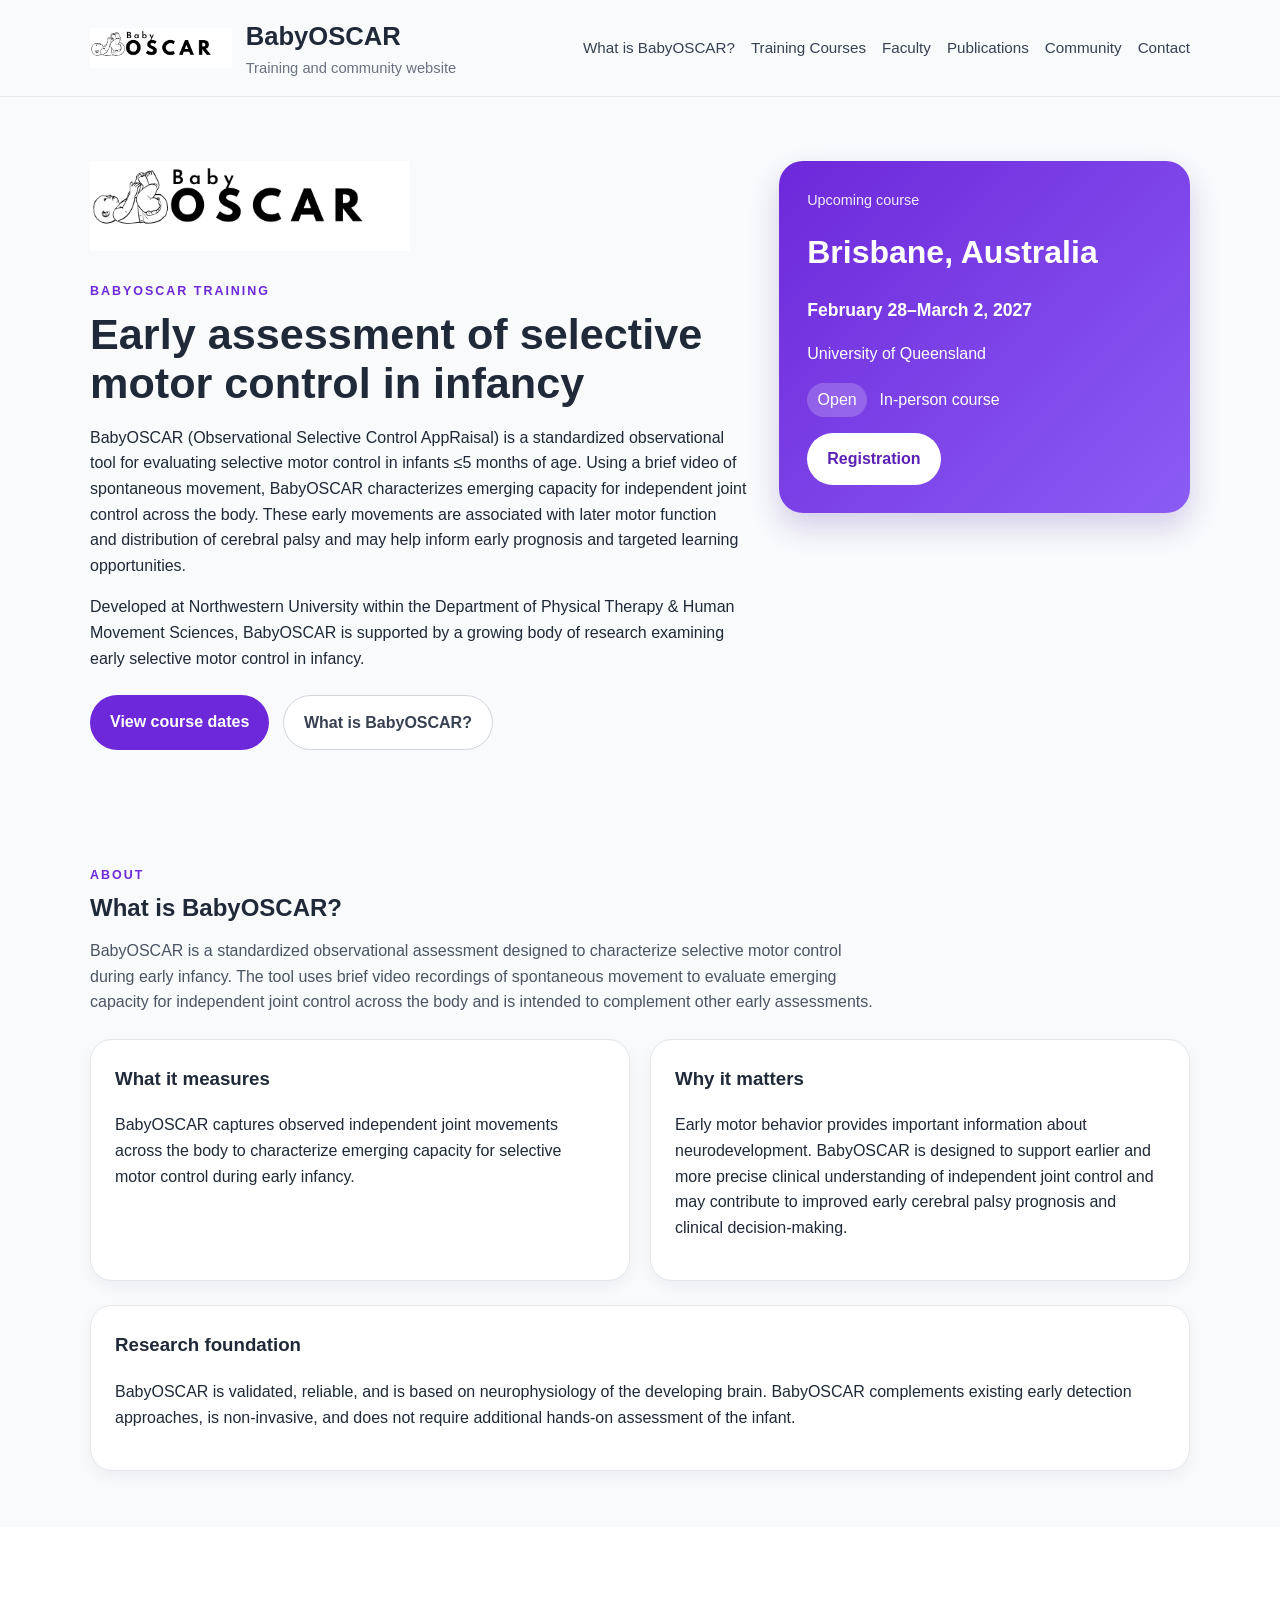
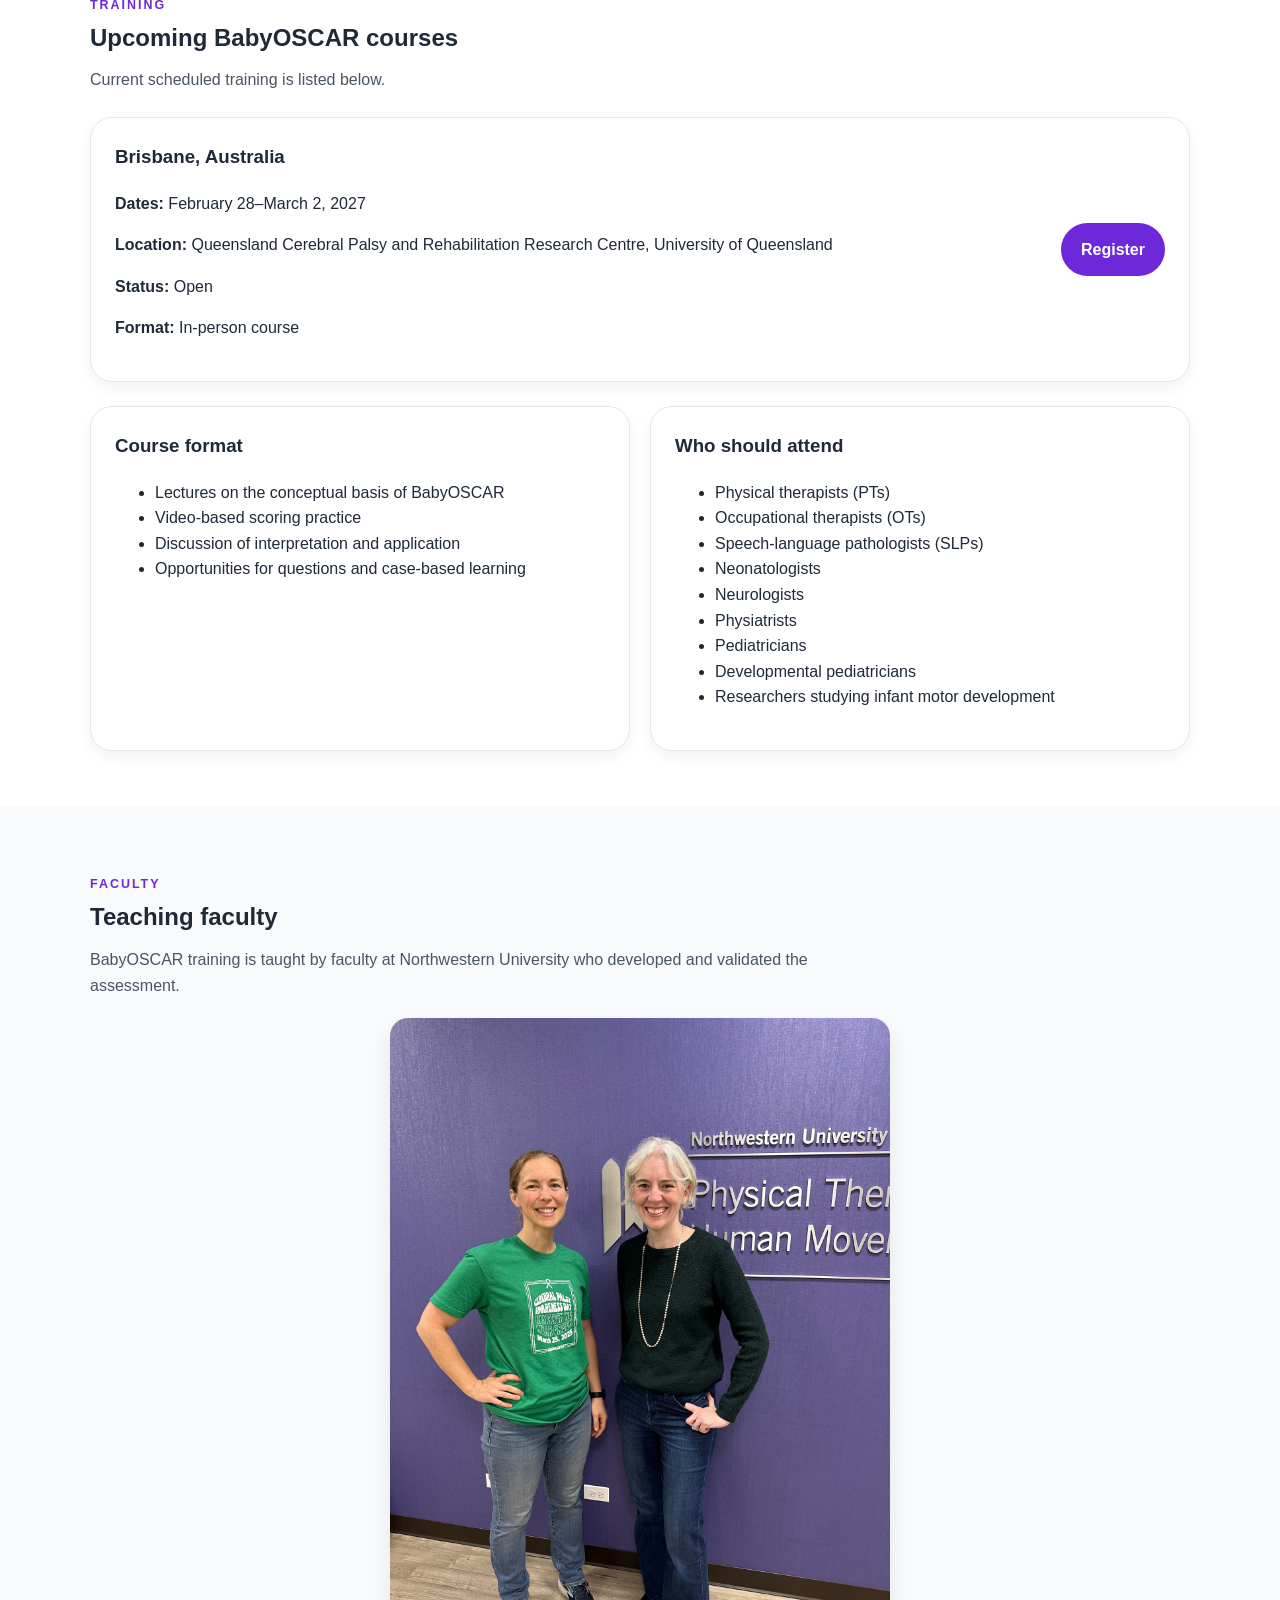
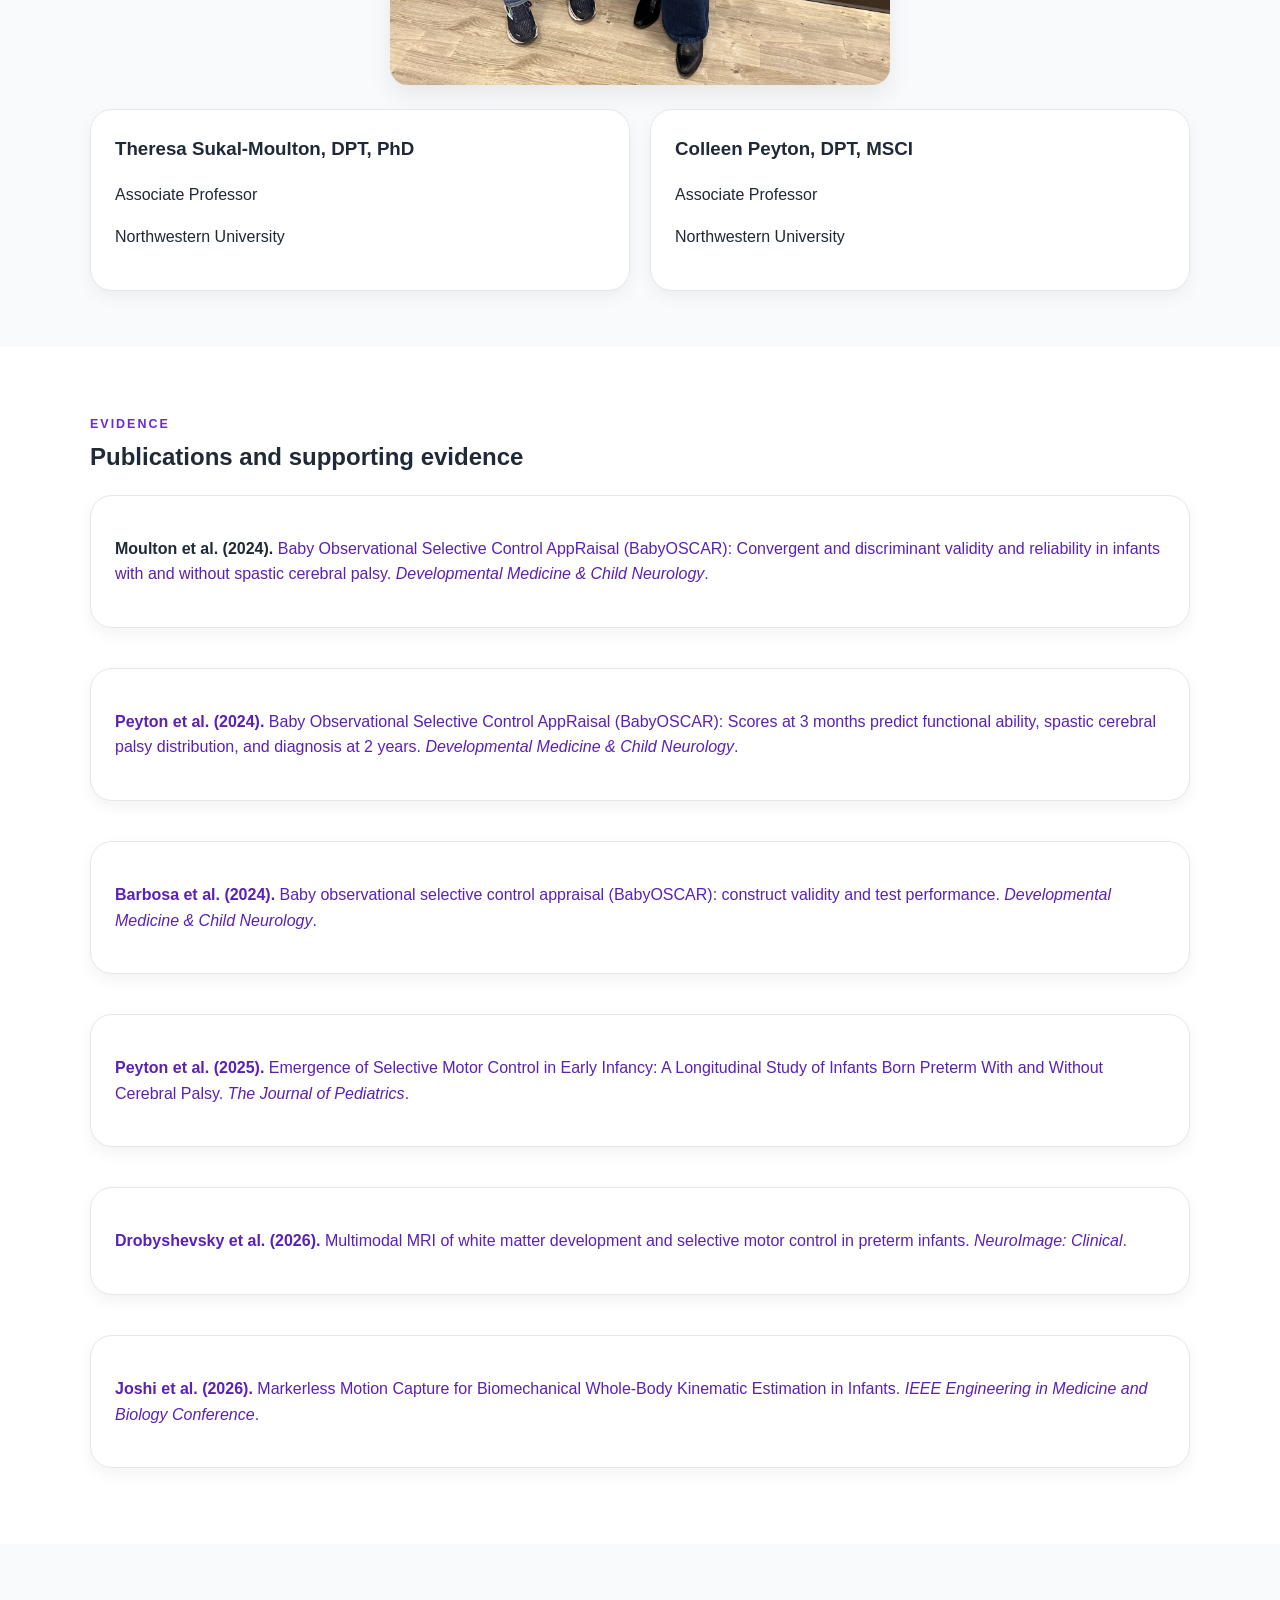
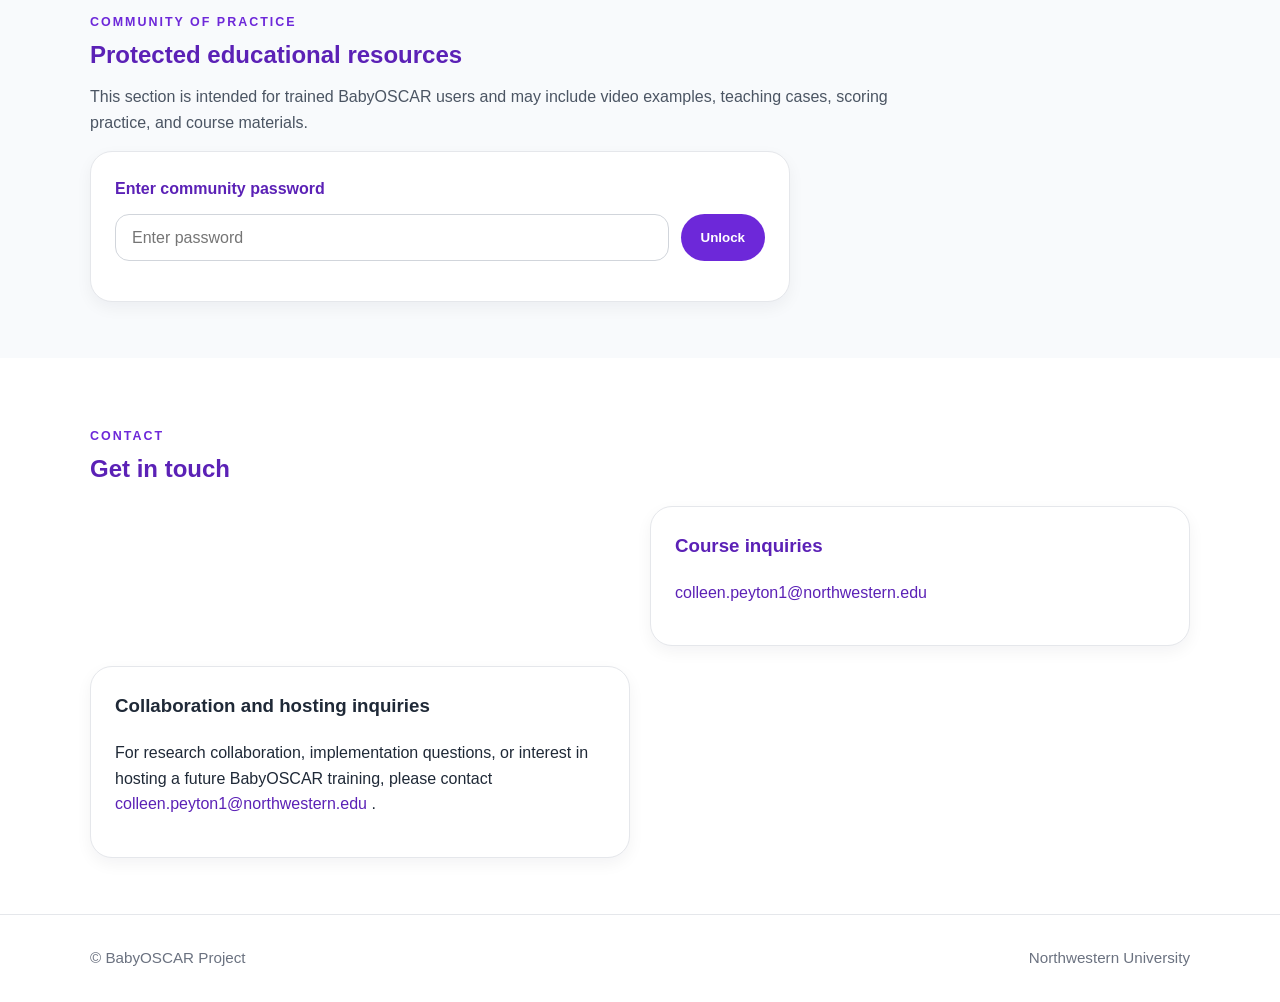
==== index.html @ 8a3fef77 "Update upcoming course to Brisbane 2027" ====
<!DOCTYPE html>
<html lang="en">
<head>
  <meta charset="UTF-8" />
  <meta name="viewport" content="width=device-width, initial-scale=1.0" />
  <title>BabyOSCAR</title>
  <link rel="stylesheet" href="styles.css" />
</head>
<body>
  <header class="site-header">
    <div class="container header-inner">
      <div class="brand">
        <img src="babyoscar-logo.png" alt="BabyOSCAR logo" class="header-logo" />
        <div>
          <h1>BabyOSCAR</h1>
          <p class="tagline">Training and community website</p>
        </div>
      </div>
      <nav class="nav">
        <a href="#about">What is BabyOSCAR?</a>
        <a href="#courses">Training Courses</a>
        <a href="#faculty">Faculty</a>
        <a href="#publications">Publications</a>
        <a href="#community">Community</a>
        <a href="#contact">Contact</a>
      </nav>
    </div>
  </header>

  <main>
    <section class="hero">
      <div class="container hero-grid">
        <div class="hero-text">
          <img src="babyoscar-logo.png" alt="BabyOSCAR logo" class="hero-logo" />
          <p class="eyebrow">BabyOSCAR Training</p>
          <h2>Early assessment of selective motor control in infancy</h2>
          <p>
            BabyOSCAR (Observational Selective Control AppRaisal) is a standardized observational tool for evaluating selective motor control in infants ≤5 months of age. Using a brief video of spontaneous movement, BabyOSCAR characterizes emerging capacity for independent joint control across the body. These early movements are associated with later motor function and distribution of cerebral palsy and may help inform early prognosis and targeted learning opportunities.
          </p>
          <p>
            Developed at Northwestern University within the Department of Physical Therapy &amp; Human Movement Sciences, BabyOSCAR is supported by a growing body of research examining early selective motor control in infancy.
          </p>
          <div class="hero-buttons">
            <a class="button primary" href="#courses">View course dates</a>
            <a class="button secondary" href="#about">What is BabyOSCAR?</a>
          </div>
        </div>

        <aside class="course-card">
          <p class="card-label">Upcoming course</p>
          <h3>Brisbane, Australia</h3>
          <p class="course-date">February 28–March 2, 2027</p>
          <p>University of Queensland</p>
          <p><span class="status">Open</span> In-person course</p>
          <a
            class="button light"
            href="https://qcprrc.centre.uq.edu.au/event/session/1706"
            target="_blank"
            rel="noopener noreferrer"
          >
            Registration
          </a>
        </aside>
      </div>
    </section>

    <section id="about" class="section">
      <div class="container">
        <p class="eyebrow">About</p>
        <h2>What is BabyOSCAR?</h2>
        <p class="section-intro">
          BabyOSCAR is a standardized observational assessment designed to characterize selective motor control during early infancy. The tool uses brief video recordings of spontaneous movement to evaluate emerging capacity for independent joint control across the body and is intended to complement other early assessments.
        </p>

        <div class="cards two-col">
          <div class="card">
            <h3>What it measures</h3>
            <p>
              BabyOSCAR captures observed independent joint movements across the body to characterize emerging capacity for selective motor control during early infancy.
            </p>
          </div>
          <div class="card">
            <h3>Why it matters</h3>
            <p>
              Early motor behavior provides important information about neurodevelopment. BabyOSCAR is designed to support earlier and more precise clinical understanding of independent joint control and may contribute to improved early cerebral palsy prognosis and clinical decision-making.
            </p>
          </div>
        </div>

        <div class="cards one-col top-space">
          <div class="card">
            <h3>Research foundation</h3>
            <p>
              BabyOSCAR is validated, reliable, and is based on neurophysiology of the developing brain. BabyOSCAR complements existing early detection approaches, is non-invasive, and does not require additional hands-on assessment of the infant.
            </p>
          </div>
        </div>
      </div>
    </section>

    <section id="courses" class="section alt">
      <div class="container">
        <p class="eyebrow">Training</p>
        <h2>Upcoming BabyOSCAR courses</h2>
        <p class="section-intro">
          Current scheduled training is listed below.
        </p>

        <div class="cards one-col">
          <div class="card course-listing">
            <div>
              <h3>Brisbane, Australia</h3>
              <p><strong>Dates:</strong> February 28–March 2, 2027</p>
              <p><strong>Location:</strong> Queensland Cerebral Palsy and Rehabilitation Research Centre, University of Queensland</p>
              <p><strong>Status:</strong> Open</p>
              <p><strong>Format:</strong> In-person course</p>
            </div>
            <div>
              <a
                class="button primary"
                href="https://qcprrc.centre.uq.edu.au/event/session/1706"
                target="_blank"
                rel="noopener noreferrer"
              >
                Register
              </a>
            </div>
          </div>
        </div>

        <div class="cards two-col top-space">
          <div class="card">
            <h3>Course format</h3>
            <ul>
              <li>Lectures on the conceptual basis of BabyOSCAR</li>
              <li>Video-based scoring practice</li>
              <li>Discussion of interpretation and application</li>
              <li>Opportunities for questions and case-based learning</li>
            </ul>
          </div>
          <div class="card">
            <h3>Who should attend</h3>
            <ul>
              <li>Physical therapists (PTs)</li>
              <li>Occupational therapists (OTs)</li>
              <li>Speech-language pathologists (SLPs)</li>
              <li>Neonatologists</li>
              <li>Neurologists</li>
              <li>Physiatrists</li>
              <li>Pediatricians</li>
              <li>Developmental pediatricians</li>
              <li>Researchers studying infant motor development</li>
            </ul>
          </div>
        </div>
      </div>
    </section>

    <section id="faculty" class="section">
      <div class="container">
        <p class="eyebrow">Faculty</p>
        <h2>Teaching faculty</h2>
        <p class="section-intro">
          BabyOSCAR training is taught by faculty at Northwestern University who developed and validated the assessment.
        </p>

        <div class="faculty-photo">
          <img
            src="moulton-peyton.jpeg"
            alt="BabyOSCAR faculty Colleen Peyton and Theresa Sukal Moulton"
            class="faculty-image"
          />
        </div>

        <div class="cards two-col top-space">
          <div class="card">
            <h3>Theresa Sukal-Moulton, DPT, PhD</h3>
            <p>Associate Professor</p>
            <p>Northwestern University</p>
          </div>
          <div class="card">
            <h3>Colleen Peyton, DPT, MSCI</h3>
            <p>Associate Professor</p>
            <p>Northwestern University</p>
          </div>
        </div>
      </div>
    </section>

    <section id="publications" class="section alt">
      <div class="container">
        <p class="eyebrow">Evidence</p>
        <h2>Publications and supporting evidence</h2>

        <div class="cards one-col">
          <div class="card">
            <p>
              <strong>Moulton et al. (2024).</strong> 
              <a href="https://onlinelibrary.wiley.com/doi/full/10.1111/dmcn.15924" target="_blank">
                Baby Observational Selective Control
              AppRaisal (BabyOSCAR): Convergent and discriminant validity and reliability in
              infants with and without spastic cerebral palsy.
              <em> Developmental Medicine &amp; Child Neurology</em>.
            </p>
          </div>
          <div class="card">
            <p>
              <strong>Peyton et al. (2024).</strong> 
              <a href="https://onlinelibrary.wiley.com/doi/full/10.1111/dmcn.15925" target="_blank">
              Baby Observational Selective Control
              AppRaisal (BabyOSCAR): Scores at 3 months predict functional ability, spastic
              cerebral palsy distribution, and diagnosis at 2 years.
              <em> Developmental Medicine &amp; Child Neurology</em>.
            </p>
          </div>
          <div class="card">
            <p>
              <strong>Barbosa et al. (2024).</strong> 
              <a href="https://onlinelibrary.wiley.com/doi/full/10.1111/dmcn.15926" target="_blank">
              Baby observational selective control
              appraisal (BabyOSCAR): construct validity and test performance.
              <em> Developmental Medicine &amp; Child Neurology</em>.
            </p>
          </div>
          <div class="card">
            <p>
              <strong>Peyton et al. (2025).</strong> 
              <a href="https://www.sciencedirect.com/science/article/pii/S0022347625004561" target="_blank">
              Emergence of Selective Motor Control in
              Early Infancy: A Longitudinal Study of Infants Born Preterm With and Without
              Cerebral Palsy. <em>The Journal of Pediatrics</em>.
            </p>
          </div>
            <div class="card">
            <p>
              <strong>Drobyshevsky et al. (2026).</strong> 
              <a href="https://www.sciencedirect.com/science/article/pii/S2213158226000501" target="_blank">
              Multimodal MRI of white matter development 
              and selective motor control in preterm infants. 
              <em>NeuroImage: Clinical</em>.
            </p>
               </div>
            <div class="card">
            <p>
              <strong>Joshi et al. (2026).</strong> 
              <a href="https://arxiv.org/abs/2605.17120" target="_blank">
              Markerless Motion Capture for 
              Biomechanical Whole-Body Kinematic Estimation in Infants.  
              <em>IEEE Engineering in Medicine and Biology Conference</em>.
            </p>
          </div>
        </div>
      </div>
    </section>

    <section id="community" class="section">
      <div class="container">
        <p class="eyebrow">Community of Practice</p>
        <h2>Protected educational resources</h2>
        <p class="section-intro">
          This section is intended for trained BabyOSCAR users and may include video examples,
          teaching cases, scoring practice, and course materials.
        </p>

        <div class="card password-card">
          <label for="community-password"><strong>Enter community password</strong></label>
          <div class="password-row">
            <input id="community-password" type="password" placeholder="Enter password" />
            <button class="button primary" onclick="unlockCommunity()">Unlock</button>
          </div>
          <p id="community-error" class="error"></p>
        </div>

        <div id="community-content" class="cards two-col hidden">
          <div class="card">
            <h3>Video examples</h3>
            <p>Add private video links or embedded examples here.</p>
          </div>
          <div class="card">
            <h3>Scoring practice</h3>
            <p>Add calibration clips, scoring exercises, or worksheets here.</p>
          </div>
          <div class="card">
            <h3>Teaching cases</h3>
            <p>Share annotated cases and discussion points for trained users.</p>
          </div>
          <div class="card">
            <h3>Community guidelines</h3>
            <p>
              These materials are provided for educational purposes for trained BabyOSCAR users.
              Redistribution or recording is not permitted.
            </p>
          </div>
        </div>
      </div>
    </section>

    <section id="contact" class="section alt">
      <div class="container">
        <p class="eyebrow">Contact</p>
        <h2>Get in touch</h2>

        <div class="cards two-col">
          <div class="card">
            <h3>Course inquiries</h3>
            <p>
              <a href="mailto:colleen.peyton1@northwestern.edu">
                colleen.peyton1@northwestern.edu
              </a>
            </p>
          </div>
          <div class="card">
            <h3>Collaboration and hosting inquiries</h3>
            <p>
              For research collaboration, implementation questions, or interest in hosting a
              future BabyOSCAR training, please contact
              <a href="mailto:colleen.peyton1@northwestern.edu">
                colleen.peyton1@northwestern.edu
              </a>.
            </p>
          </div>
        </div>
      </div>
    </section>
  </main>

  <footer class="site-footer">
    <div class="container footer-inner">
      <p>© BabyOSCAR Project</p>
      <p>Northwestern University</p>
    </div>
  </footer>

  <script>
    function unlockCommunity() {
      const password = document.getElementById("community-password").value;
      const error = document.getElementById("community-error");
      const content = document.getElementById("community-content");

      if (password === "BabyOSCARcourse") {
        content.classList.remove("hidden");
        error.textContent = "";
      } else {
        error.textContent = "Incorrect password.";
      }
    }
  </script>
</body>
</html>
---- styles.css ----
* {
  box-sizing: border-box;
}

html {
  scroll-behavior: smooth;
}

body {
  margin: 0;
  font-family: Arial, Helvetica, sans-serif;
  color: #1f2937;
  background: #f8fafc;
  line-height: 1.6;
}

a {
  color: #5b21b6;
  text-decoration: none;
}

a:hover {
  text-decoration: underline;
}

.container {
  width: min(1100px, calc(100% - 2rem));
  margin: 0 auto;
}

.site-header {
  position: sticky;
  top: 0;
  z-index: 10;
  background: rgba(248, 250, 252, 0.96);
  border-bottom: 1px solid #e5e7eb;
  backdrop-filter: blur(8px);
}

.header-inner,
.footer-inner {
  display: flex;
  justify-content: space-between;
  align-items: center;
  gap: 1rem;
  padding: 1rem 0;
}

.brand {
  display: flex;
  align-items: center;
  gap: 0.85rem;
}

.header-logo {
  height: 42px;
  width: auto;
}

.brand h1 {
  margin: 0;
  font-size: 1.6rem;
}

.tagline {
  margin: 0;
  color: #6b7280;
  font-size: 0.92rem;
}

.nav {
  display: flex;
  flex-wrap: wrap;
  gap: 1rem;
}

.nav a {
  font-size: 0.95rem;
  color: #374151;
}

.hero {
  padding: 4rem 0 3rem;
}

.hero-grid {
  display: grid;
  grid-template-columns: 1.6fr 1fr;
  gap: 2rem;
  align-items: start;
}

.hero-logo {
  height: 84px;
  width: auto;
  margin-bottom: 0.75rem;
}

.eyebrow {
  text-transform: uppercase;
  letter-spacing: 0.16em;
  font-size: 0.78rem;
  font-weight: 700;
  color: #6d28d9;
  margin-bottom: 0.5rem;
}

.hero h2,
.section h2 {
  margin-top: 0;
  margin-bottom: 1rem;
  line-height: 1.15;
}

.hero h2 {
  font-size: 2.7rem;
}

.section {
  padding: 3.5rem 0;
}

.section.alt {
  background: #ffffff;
}

.section-intro {
  max-width: 800px;
  color: #4b5563;
}

.hero-buttons {
  display: flex;
  flex-wrap: wrap;
  gap: 0.85rem;
  margin-top: 1.5rem;
}

.button {
  display: inline-block;
  border-radius: 999px;
  padding: 0.85rem 1.25rem;
  font-weight: 700;
  border: none;
  cursor: pointer;
  text-align: center;
}

.button:hover {
  text-decoration: none;
}

.button.primary {
  background: #6d28d9;
  color: white;
}

.button.primary:hover {
  background: #5b21b6;
}

.button.secondary {
  background: white;
  color: #374151;
  border: 1px solid #d1d5db;
}

.button.light {
  background: white;
  color: #5b21b6;
}

.course-card {
  background: linear-gradient(135deg, #6d28d9, #8b5cf6);
  color: white;
  padding: 1.75rem;
  border-radius: 24px;
  box-shadow: 0 14px 30px rgba(76, 29, 149, 0.2);
}

.card-label {
  margin-top: 0;
  font-size: 0.9rem;
  opacity: 0.9;
}

.course-card h3 {
  margin: 0.3rem 0 0.6rem;
  font-size: 2rem;
}

.course-date {
  font-size: 1.1rem;
  font-weight: 700;
}

.status {
  display: inline-block;
  background: rgba(255, 255, 255, 0.2);
  padding: 0.25rem 0.65rem;
  border-radius: 999px;
  margin-right: 0.5rem;
}

.cards {
  display: grid;
  gap: 1.25rem;
  margin-top: 1.5rem;
}

.cards.two-col {
  grid-template-columns: repeat(2, minmax(0, 1fr));
}

.cards.one-col {
  grid-template-columns: 1fr;
}

.card {
  background: white;
  border: 1px solid #e5e7eb;
  border-radius: 22px;
  padding: 1.5rem;
  box-shadow: 0 6px 16px rgba(15, 23, 42, 0.05);
}

.card h3 {
  margin-top: 0;
}

.top-space {
  margin-top: 1.5rem;
}

.course-listing {
  display: flex;
  justify-content: space-between;
  align-items: center;
  gap: 1rem;
}

.password-card {
  max-width: 700px;
}

.password-row {
  display: flex;
  gap: 0.75rem;
  margin-top: 0.75rem;
}

.password-row input {
  flex: 1;
  padding: 0.85rem 1rem;
  border-radius: 14px;
  border: 1px solid #d1d5db;
  font-size: 1rem;
}

.error {
  color: #b91c1c;
  margin-top: 0.75rem;
}

.hidden {
  display: none;
}

.site-footer {
  border-top: 1px solid #e5e7eb;
  background: white;
  font-size: 0.95rem;
  color: #6b7280;
}

@media (max-width: 900px) {
  .hero-grid,
  .cards.two-col,
  .course-listing,
  .header-inner,
  .footer-inner {
    grid-template-columns: 1fr;
    flex-direction: column;
    align-items: flex-start;
  }

  .hero h2 {
    font-size: 2.1rem;
  }

  .nav {
    gap: 0.75rem;
  }

  .password-row {
    flex-direction: column;
  }
}
.header-logo {
  height: 40px;
  width: auto;
}

.hero-logo {
  height: 90px;
  width: auto;
  margin-bottom: 10px;
}
.faculty-photo {
  display: flex;
  justify-content: center;
  margin-top: 20px;
}

.faculty-image {
  max-width: 500px;
  width: 100%;
  border-radius: 18px;
  box-shadow: 0 10px 25px rgba(0,0,0,0.08);
}
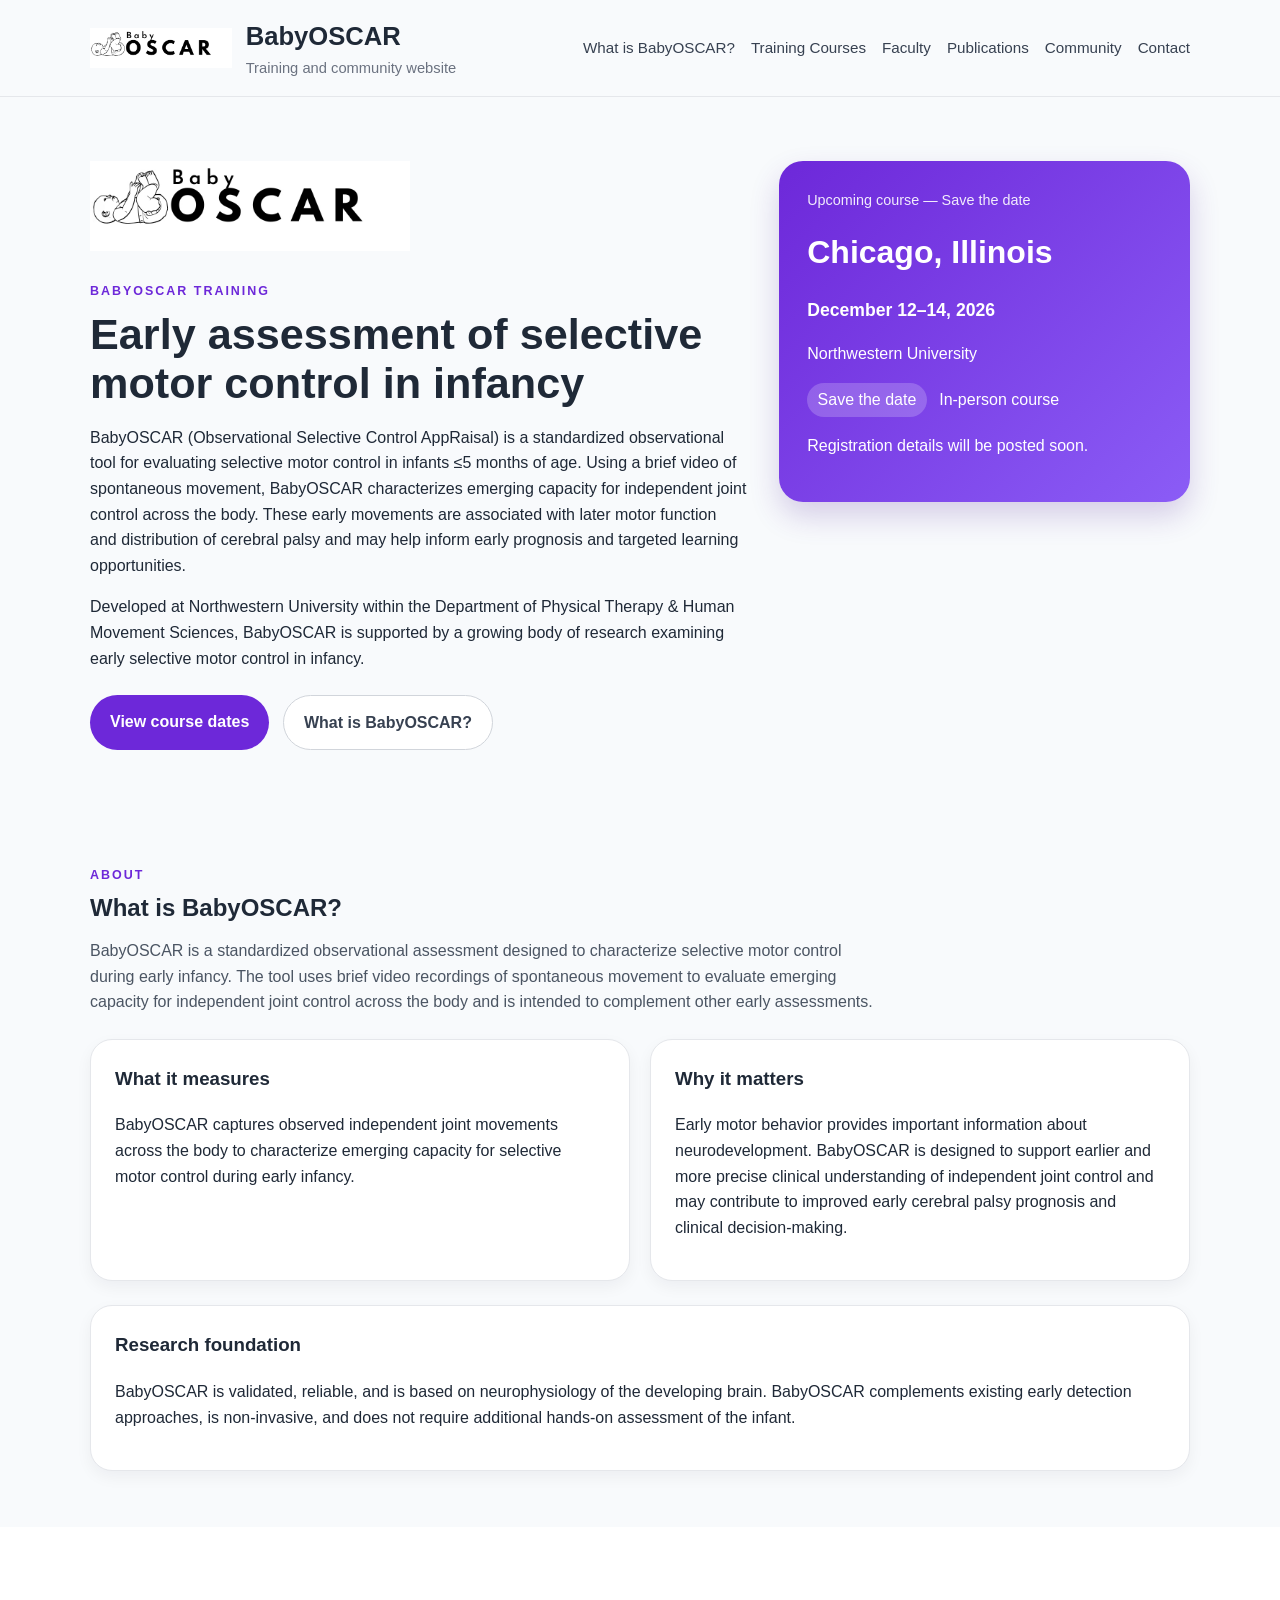
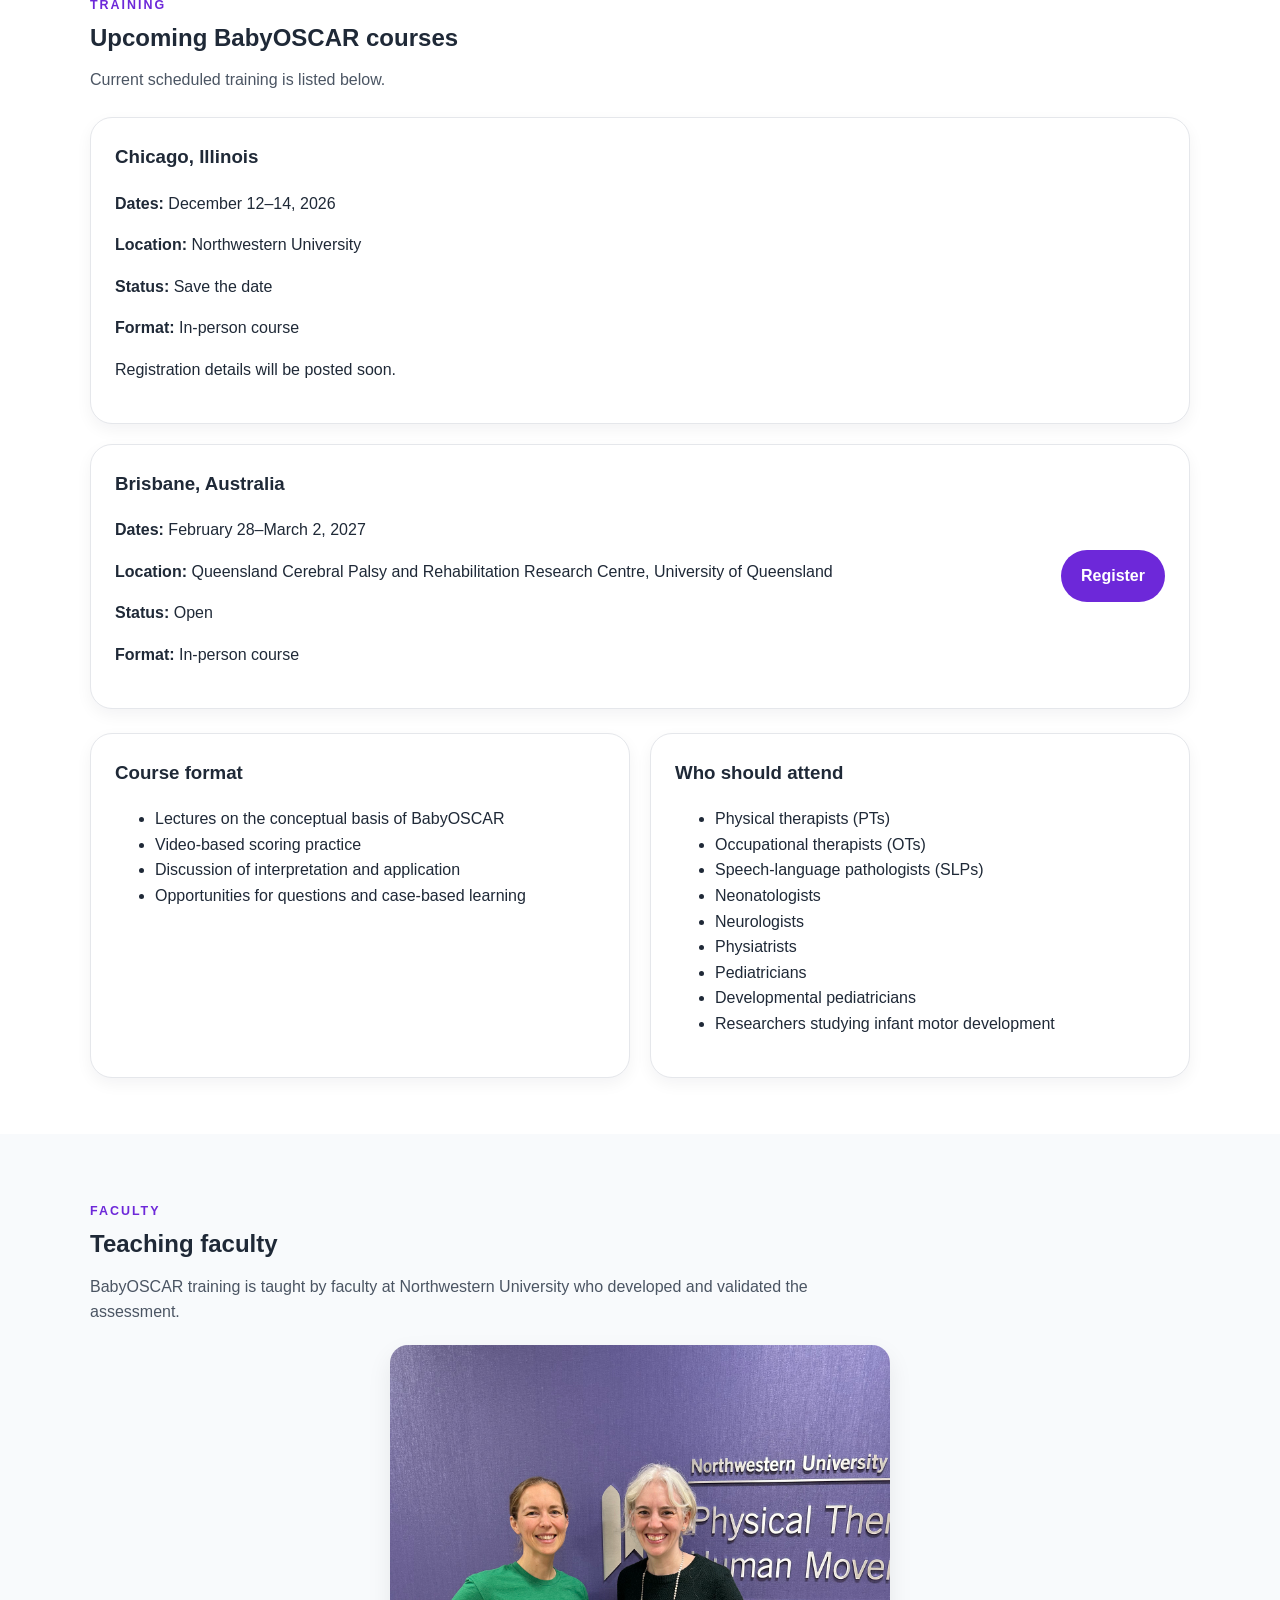
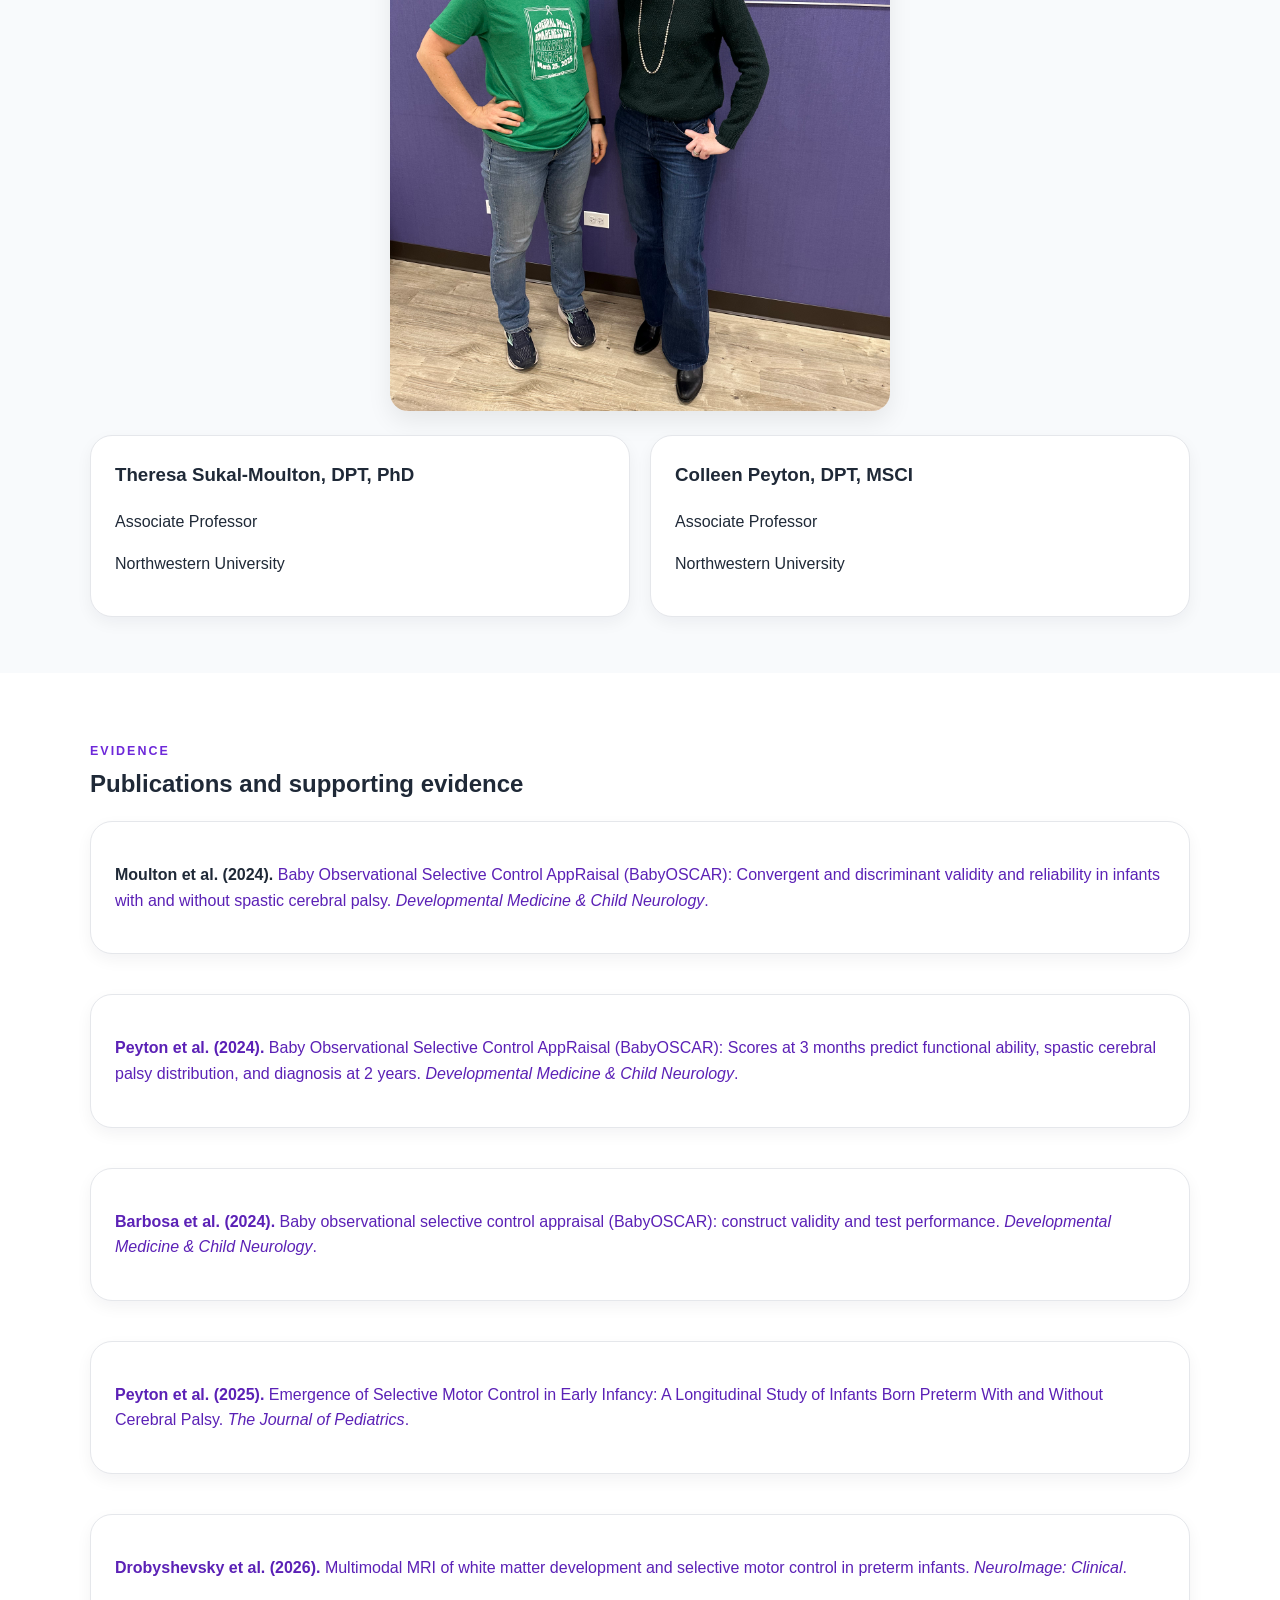
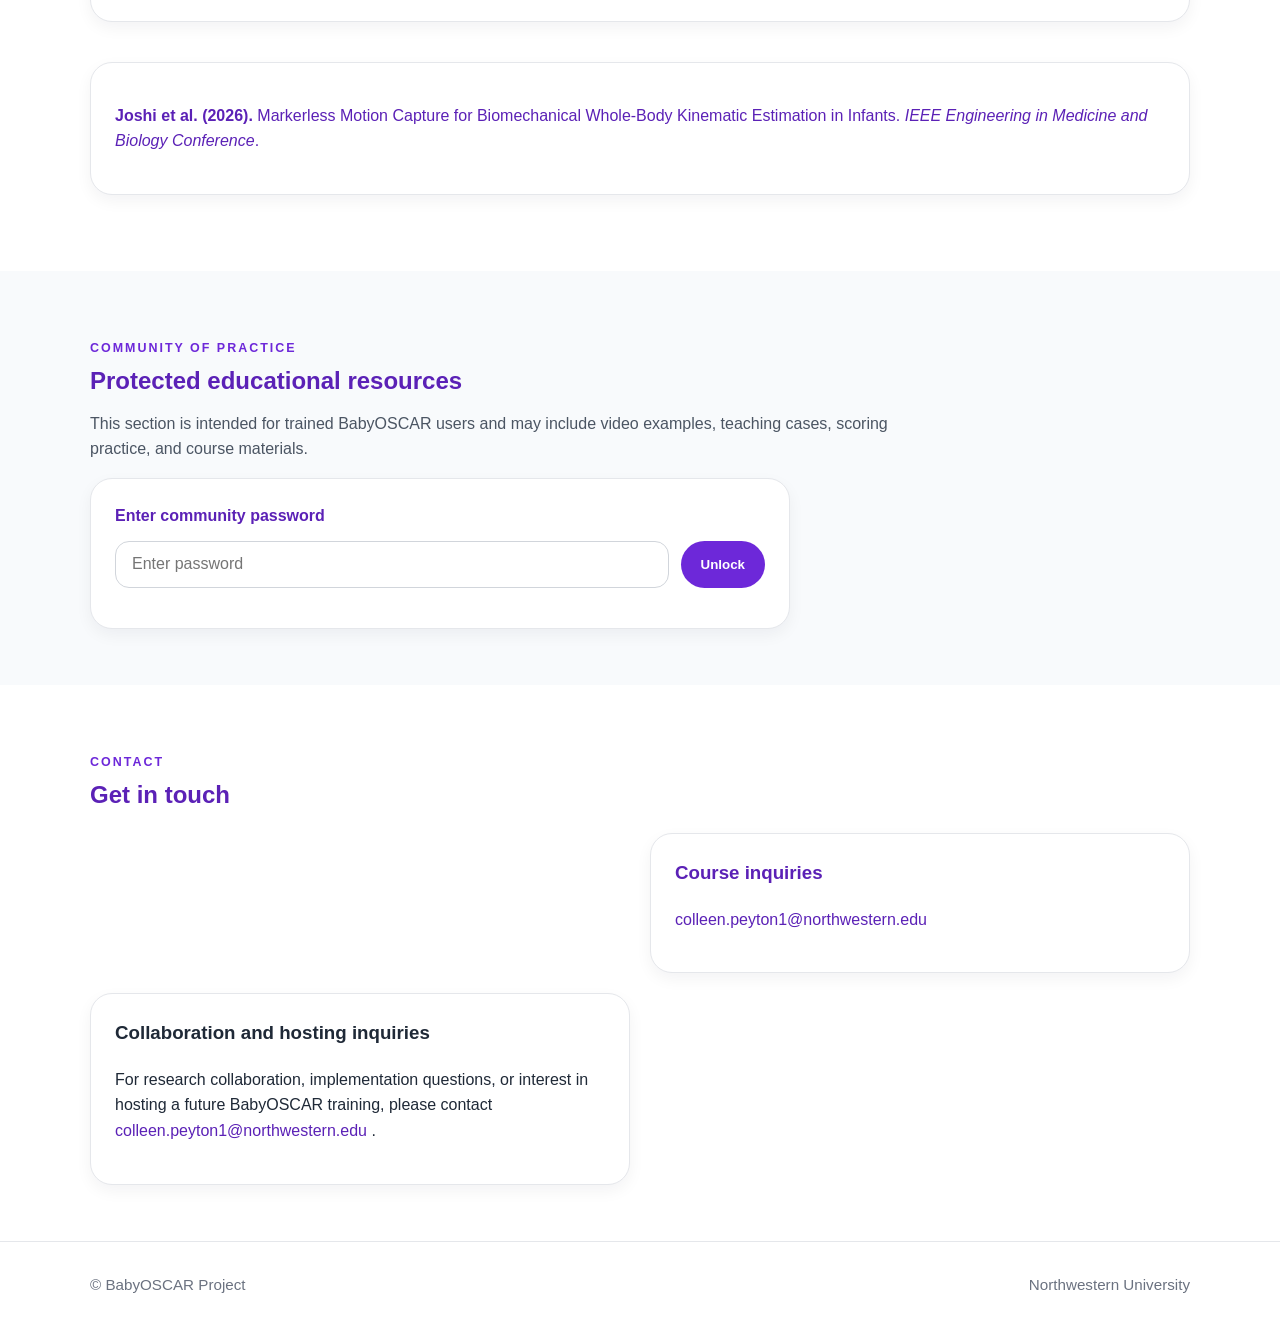
==== commit 51346968: "Add Chicago BabyOSCAR course save-the-date" ====
--- a/index.html
+++ b/index.html
@@ -47,19 +47,12 @@
         </div>
 
         <aside class="course-card">
-          <p class="card-label">Upcoming course</p>
-          <h3>Brisbane, Australia</h3>
-          <p class="course-date">February 28–March 2, 2027</p>
-          <p>University of Queensland</p>
-          <p><span class="status">Open</span> In-person course</p>
-          <a
-            class="button light"
-            href="https://qcprrc.centre.uq.edu.au/event/session/1706"
-            target="_blank"
-            rel="noopener noreferrer"
-          >
-            Registration
-          </a>
+          <p class="card-label">Upcoming course — Save the date</p>
+          <h3>Chicago, Illinois</h3>
+          <p class="course-date">December 12–14, 2026</p>
+          <p>Northwestern University</p>
+          <p><span class="status">Save the date</span> In-person course</p>
+          <p>Registration details will be posted soon.</p>
         </aside>
       </div>
     </section>
@@ -107,6 +100,17 @@
         </p>
 
         <div class="cards one-col">
+          <div class="card course-listing">
+            <div>
+              <h3>Chicago, Illinois</h3>
+              <p><strong>Dates:</strong> December 12–14, 2026</p>
+              <p><strong>Location:</strong> Northwestern University</p>
+              <p><strong>Status:</strong> Save the date</p>
+              <p><strong>Format:</strong> In-person course</p>
+              <p>Registration details will be posted soon.</p>
+            </div>
+          </div>
+
           <div class="card course-listing">
             <div>
               <h3>Brisbane, Australia</h3>
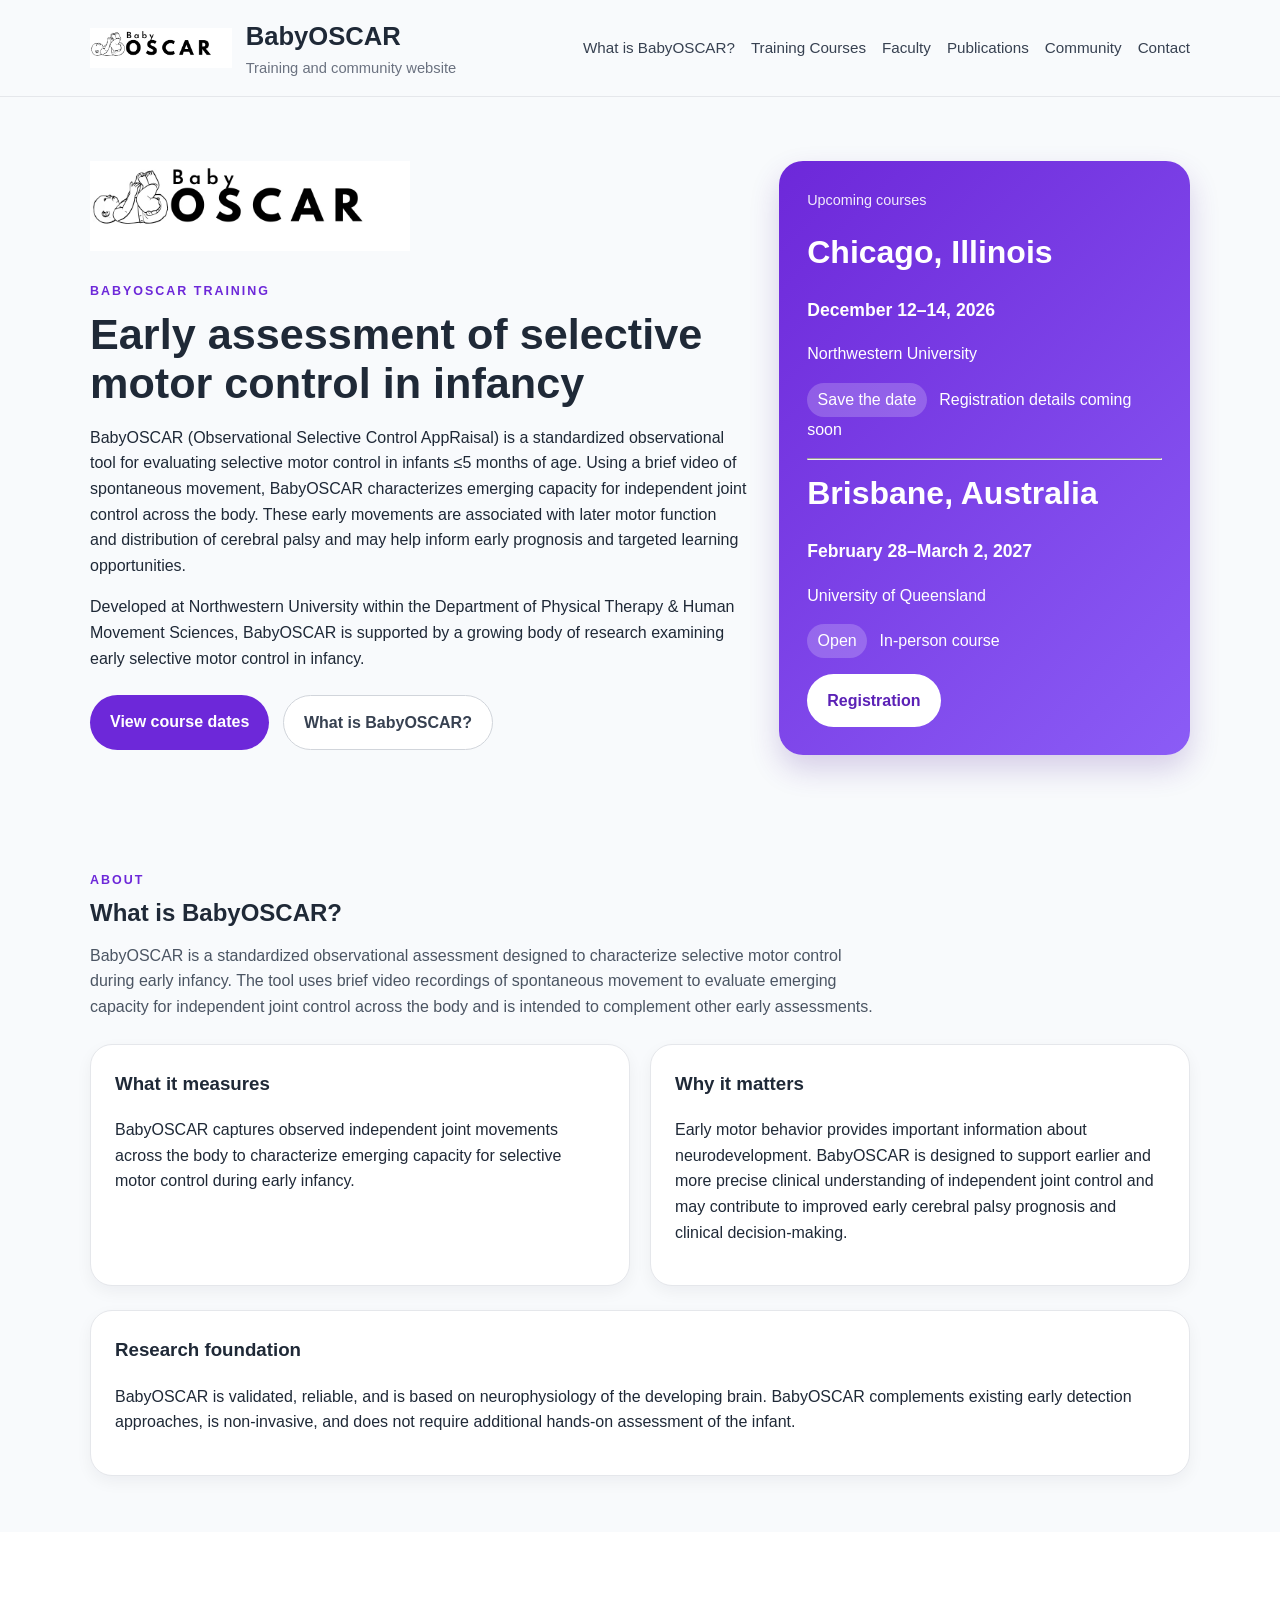
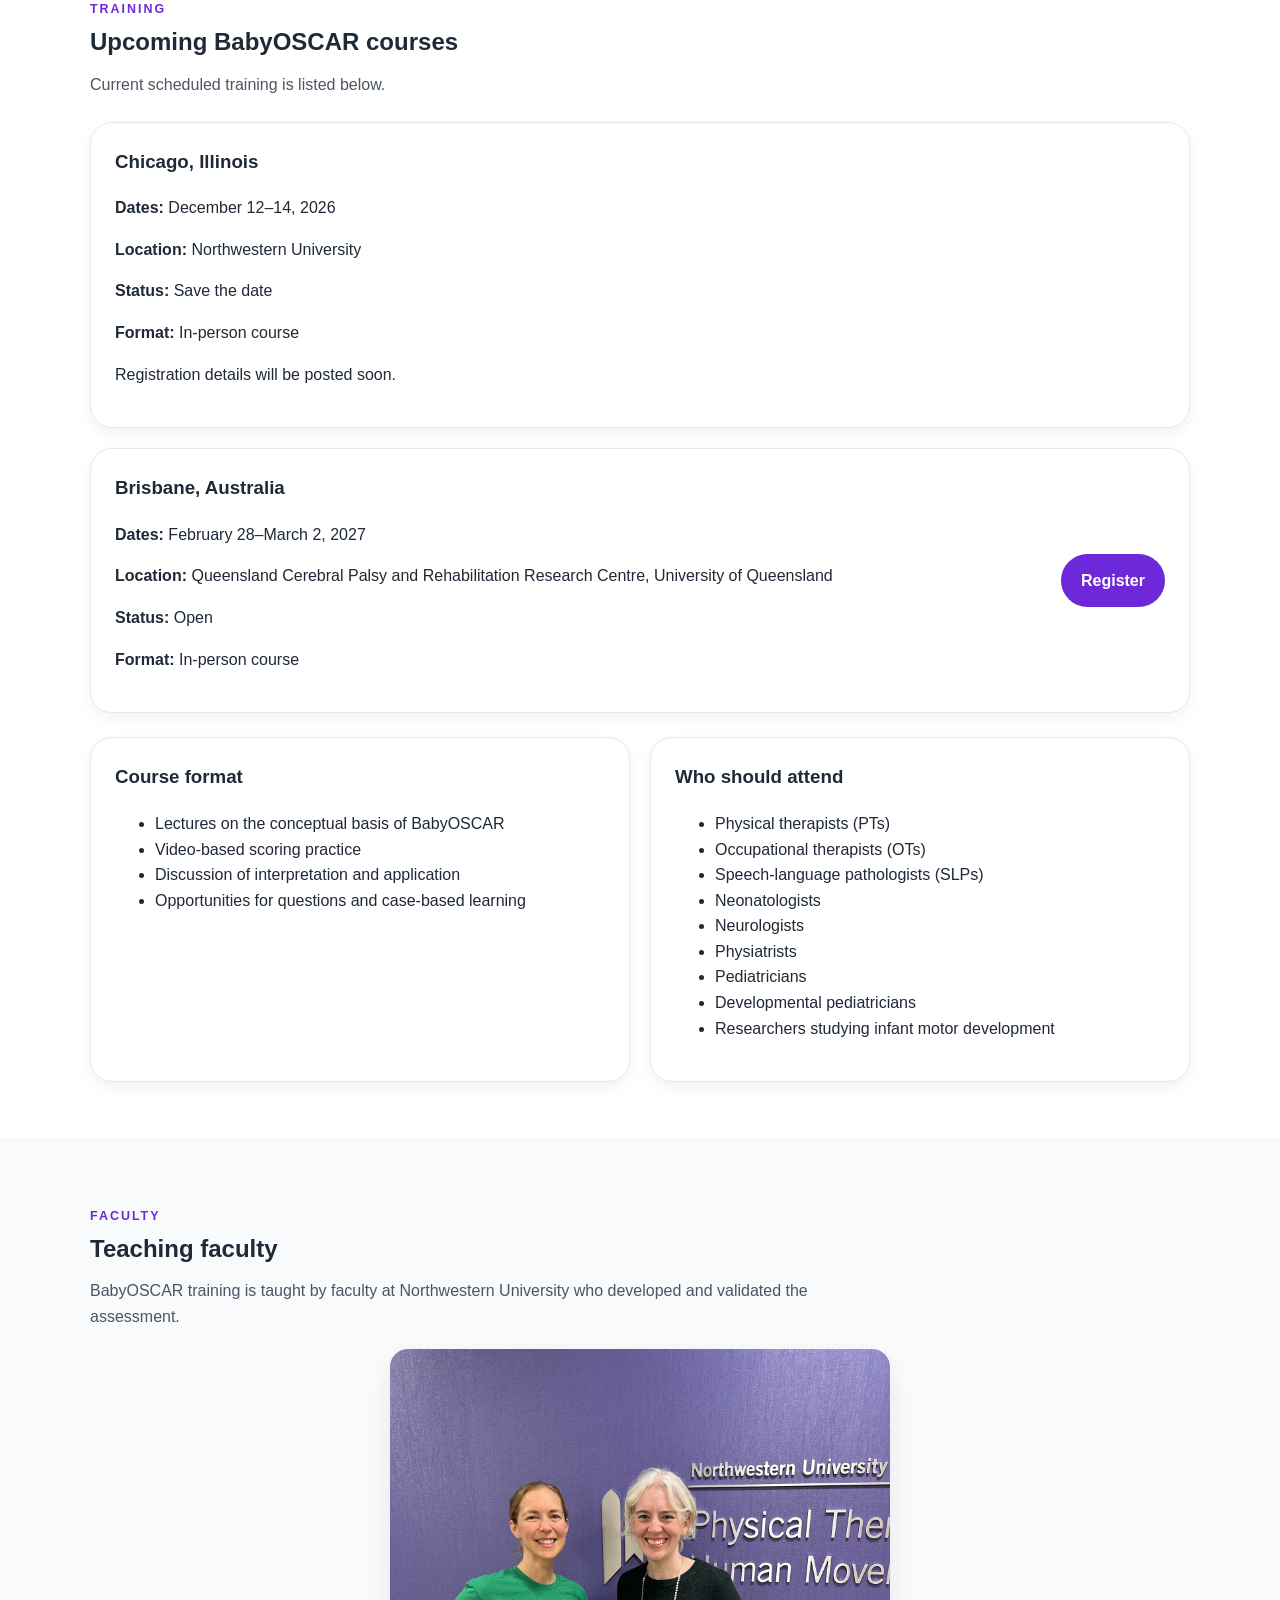
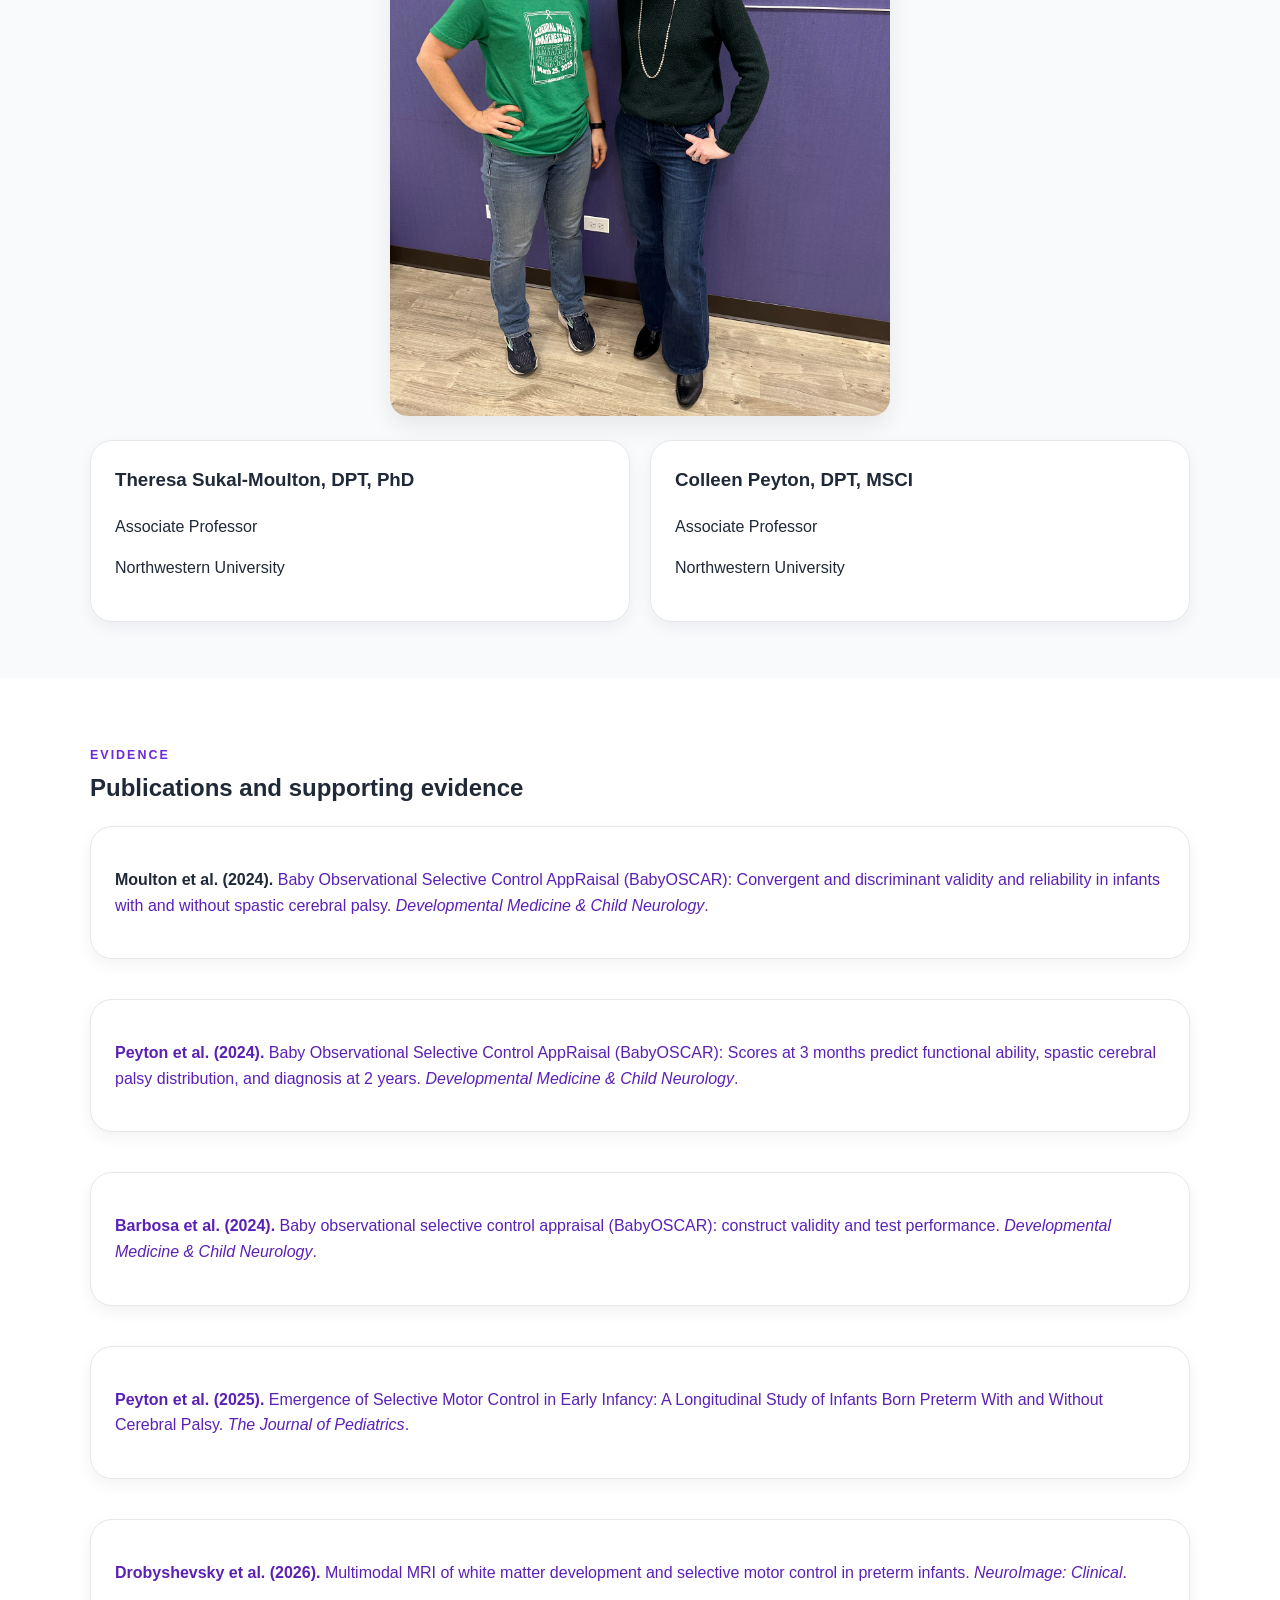
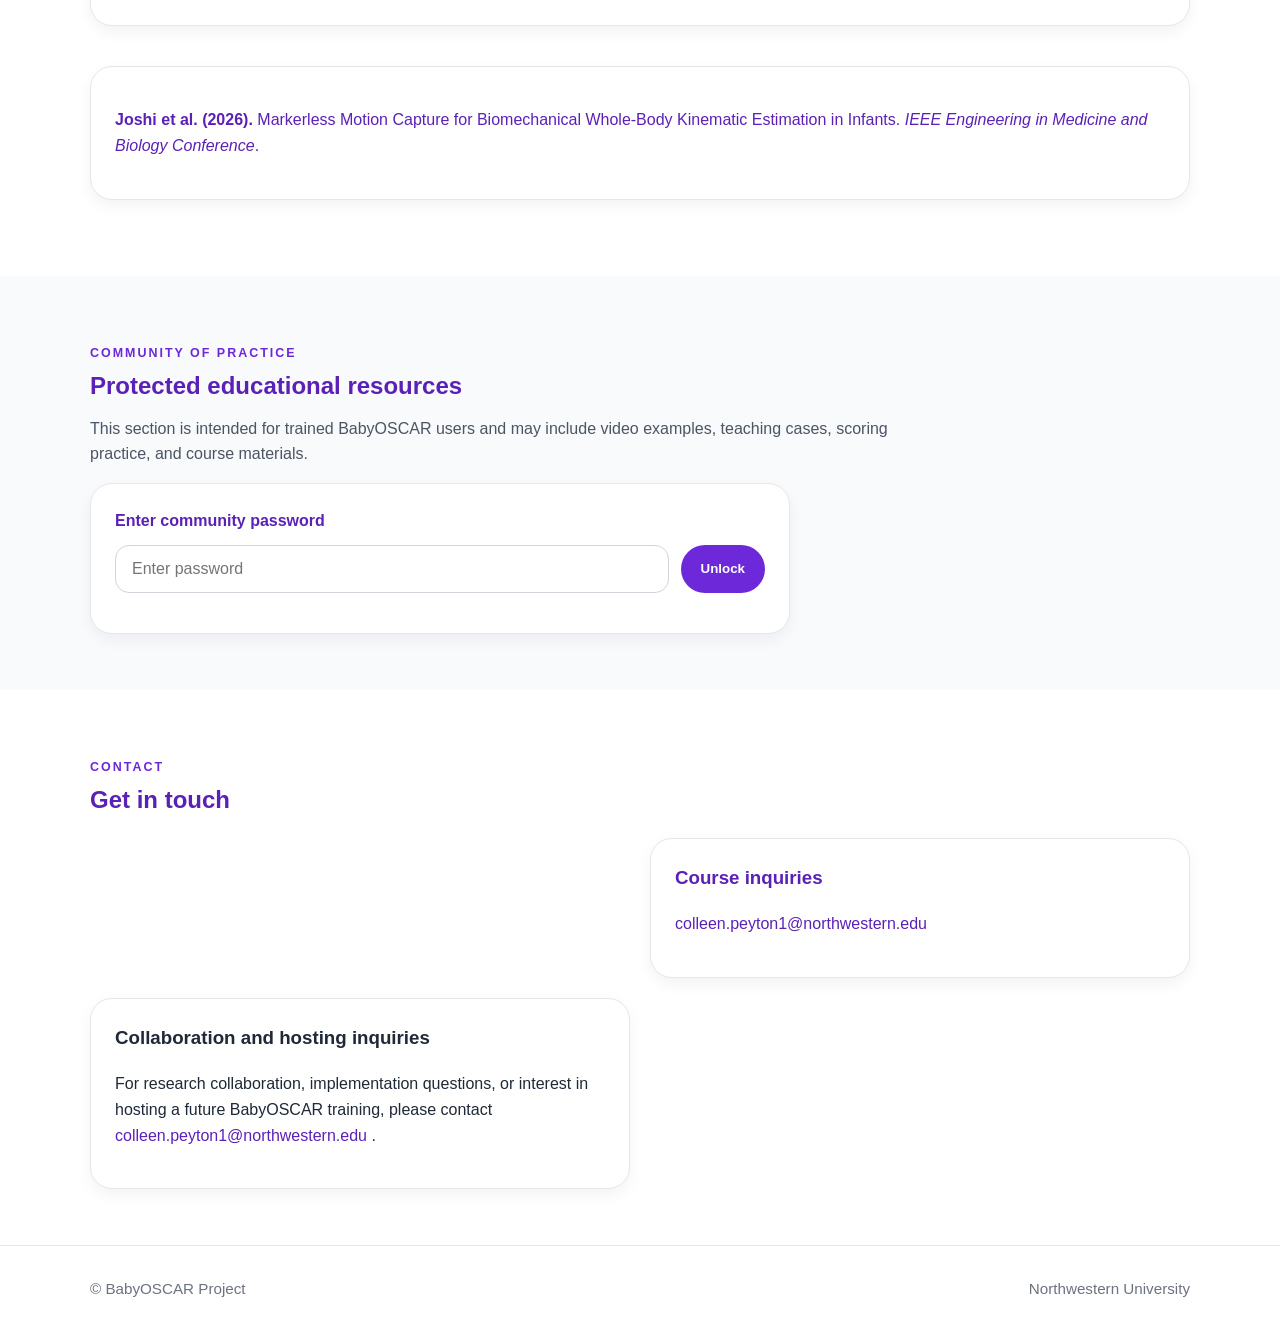
==== commit ce1dcf94: "Show both upcoming BabyOSCAR courses in hero" ====
--- a/index.html
+++ b/index.html
@@ -47,12 +47,31 @@
         </div>
 
         <aside class="course-card">
-          <p class="card-label">Upcoming course — Save the date</p>
-          <h3>Chicago, Illinois</h3>
-          <p class="course-date">December 12–14, 2026</p>
-          <p>Northwestern University</p>
-          <p><span class="status">Save the date</span> In-person course</p>
-          <p>Registration details will be posted soon.</p>
+          <p class="card-label">Upcoming courses</p>
+
+          <div>
+            <h3>Chicago, Illinois</h3>
+            <p class="course-date">December 12–14, 2026</p>
+            <p>Northwestern University</p>
+            <p><span class="status">Save the date</span> Registration details coming soon</p>
+          </div>
+
+          <hr />
+
+          <div>
+            <h3>Brisbane, Australia</h3>
+            <p class="course-date">February 28–March 2, 2027</p>
+            <p>University of Queensland</p>
+            <p><span class="status">Open</span> In-person course</p>
+            <a
+              class="button light"
+              href="https://qcprrc.centre.uq.edu.au/event/session/1706"
+              target="_blank"
+              rel="noopener noreferrer"
+            >
+              Registration
+            </a>
+          </div>
         </aside>
       </div>
     </section>
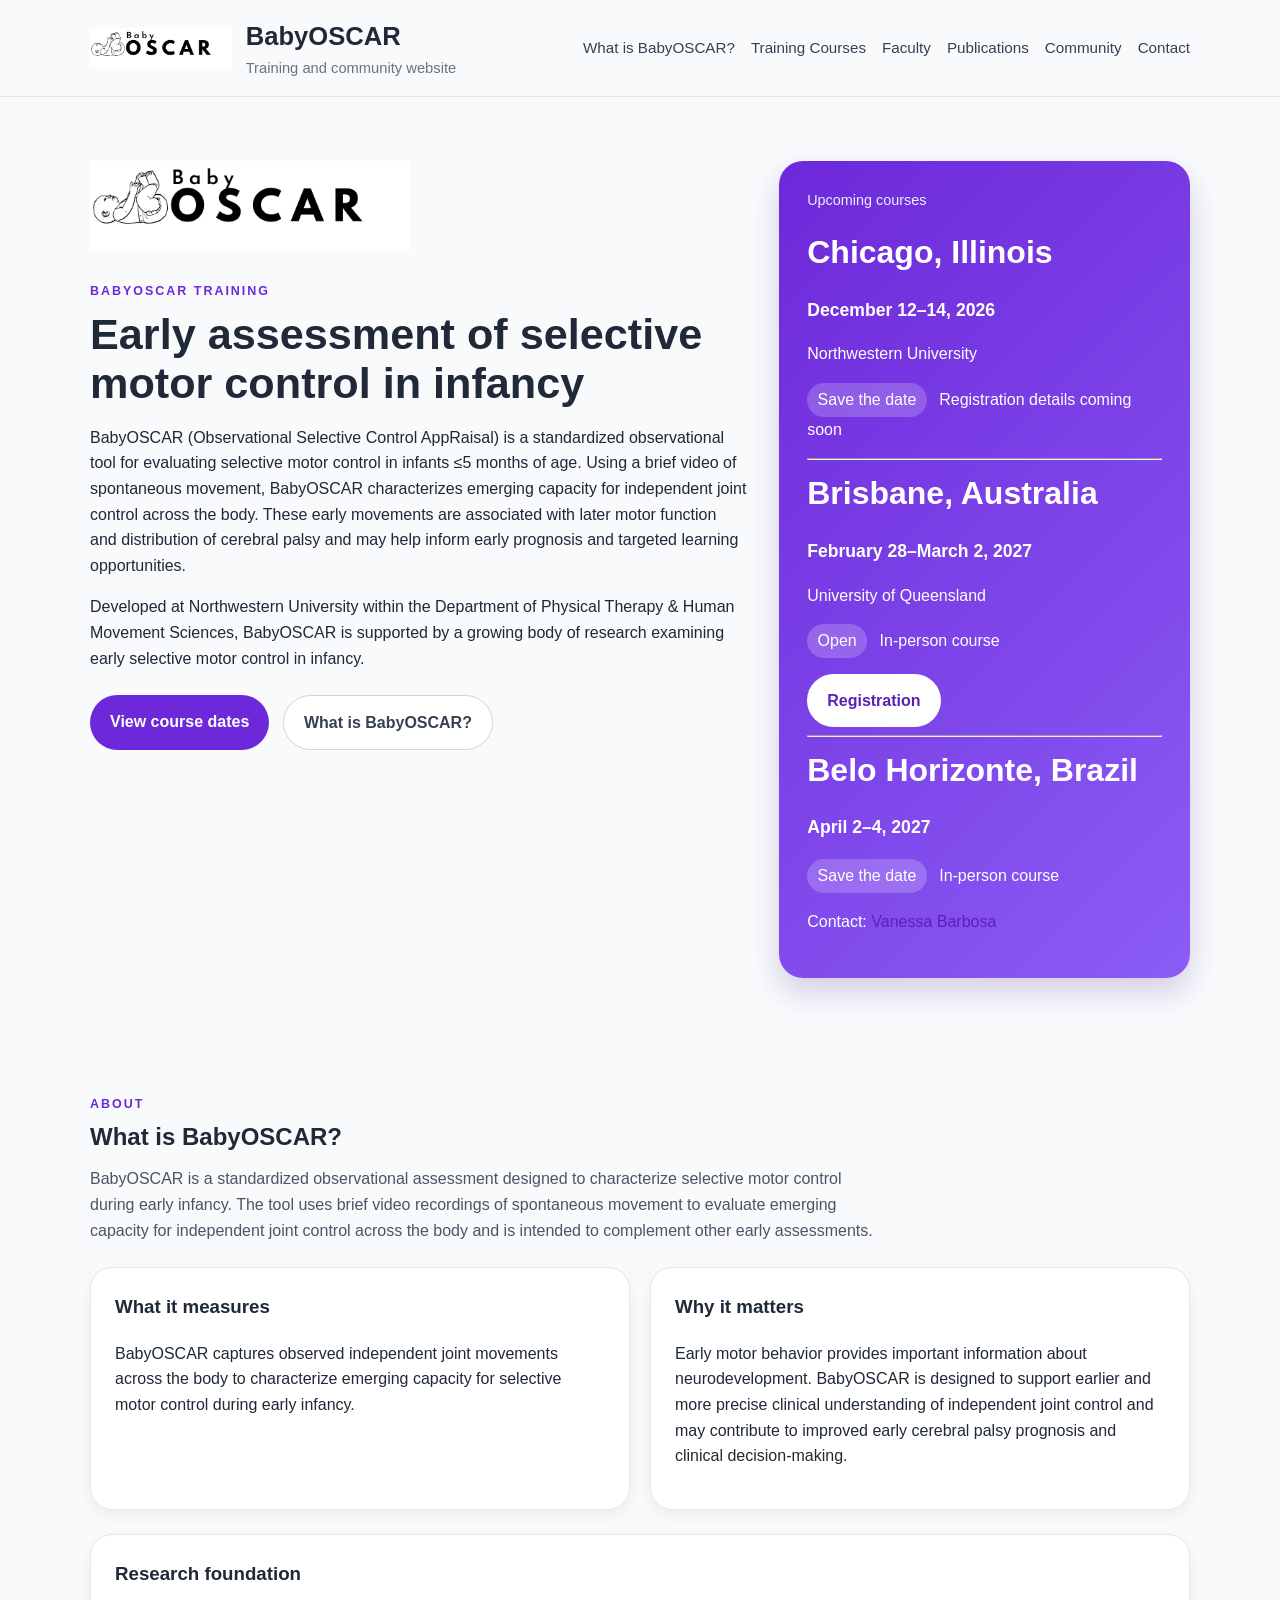
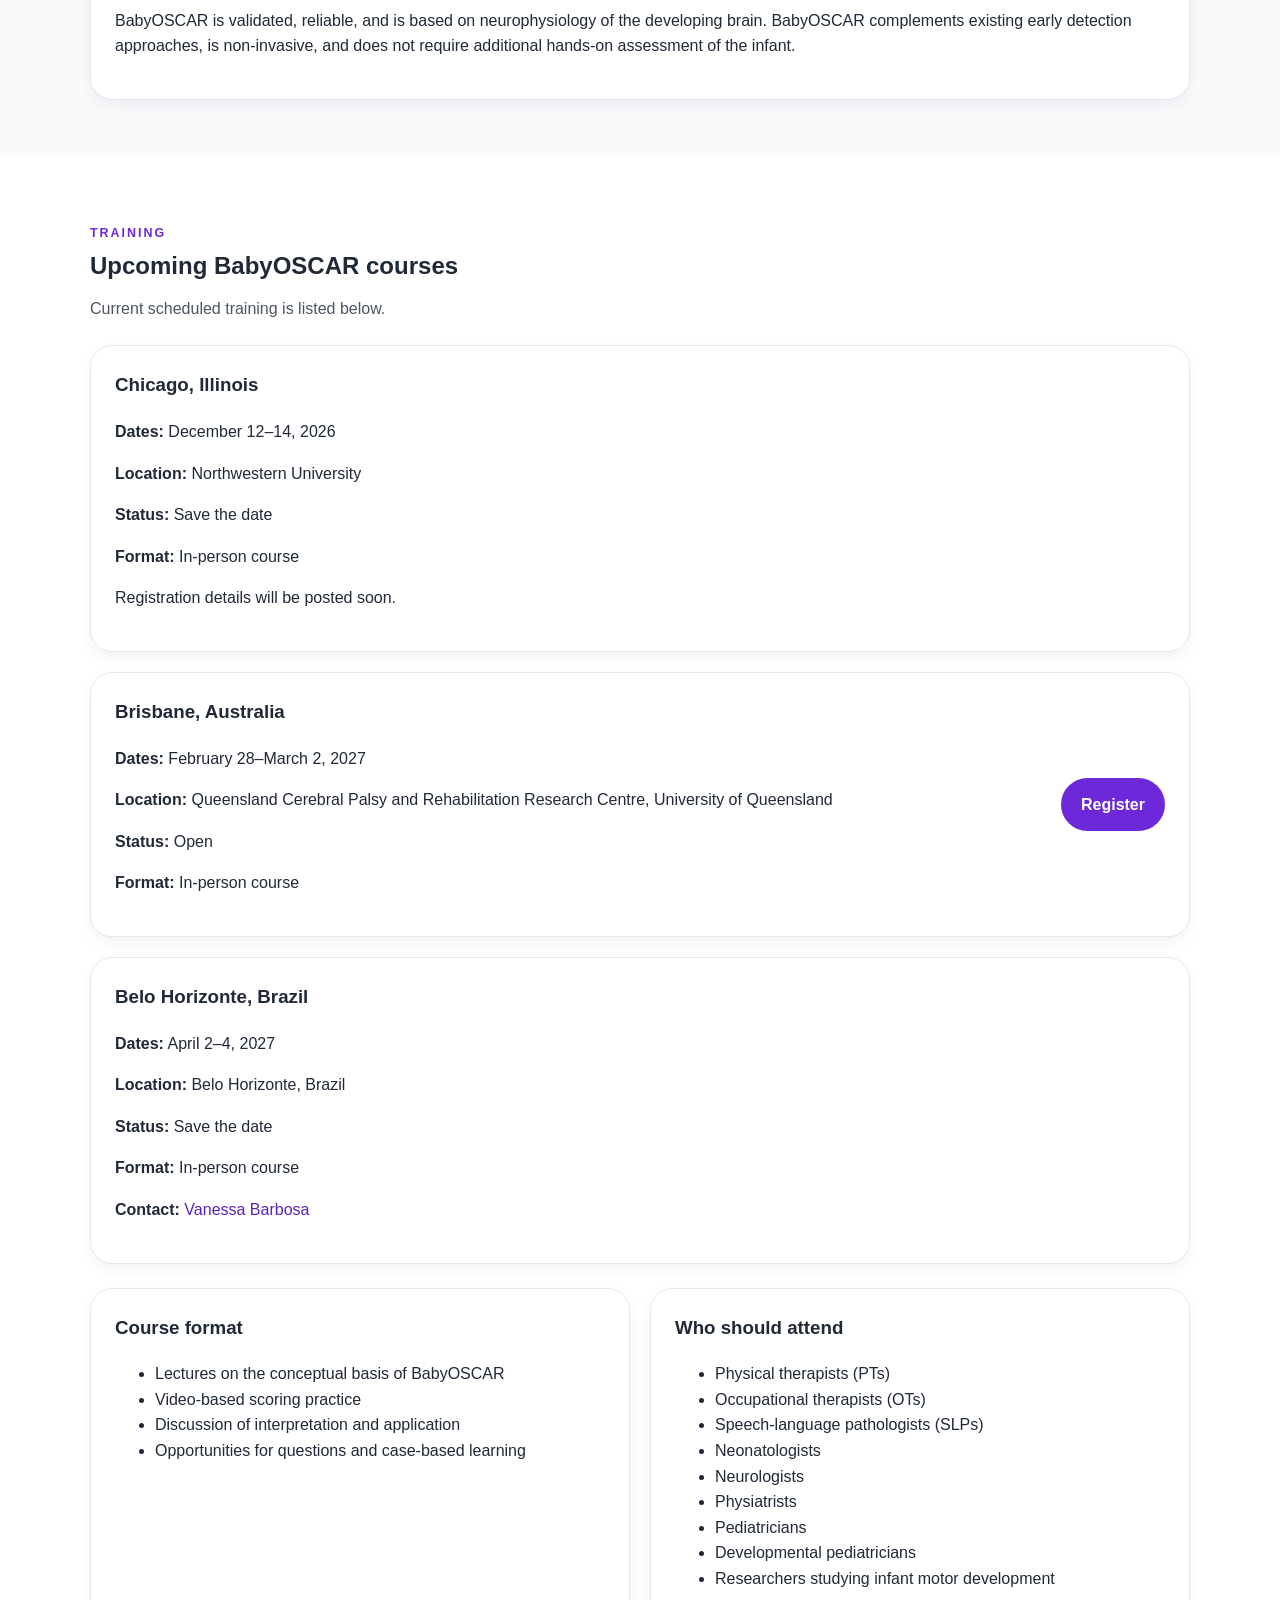
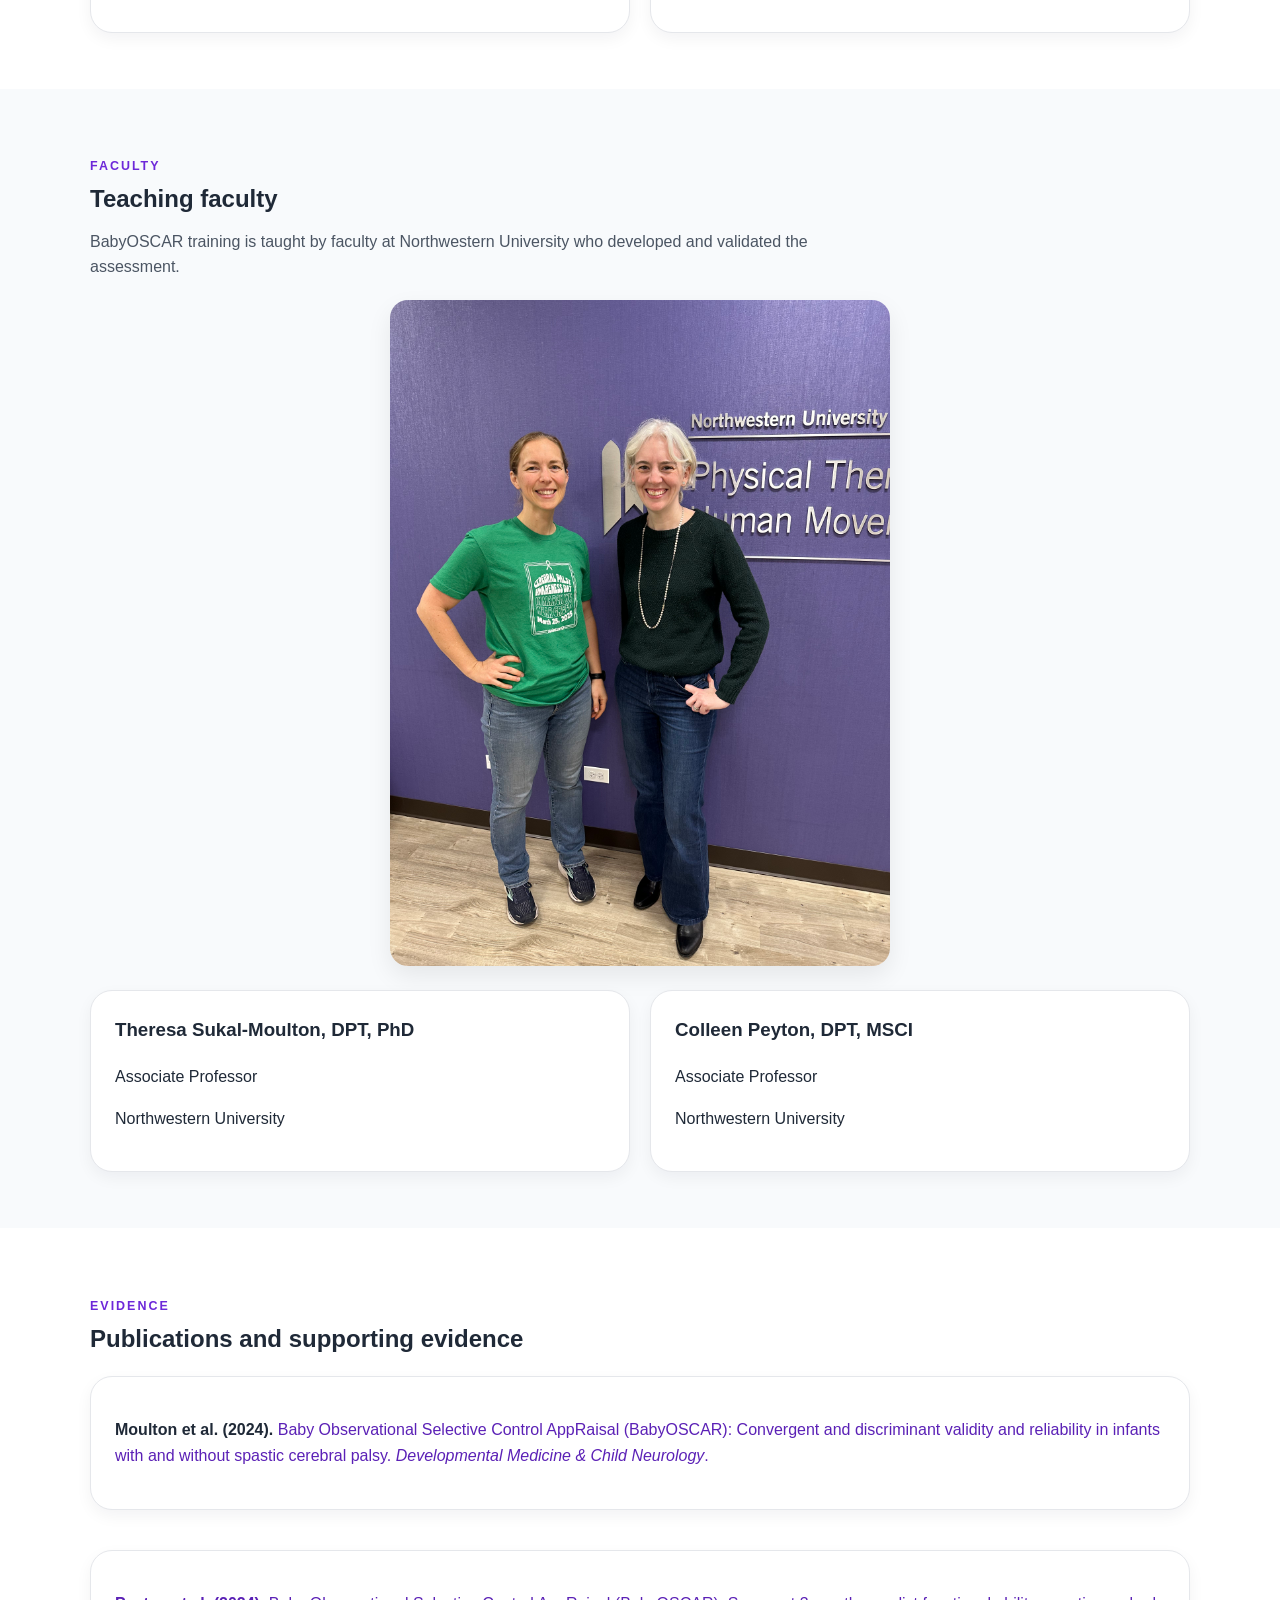
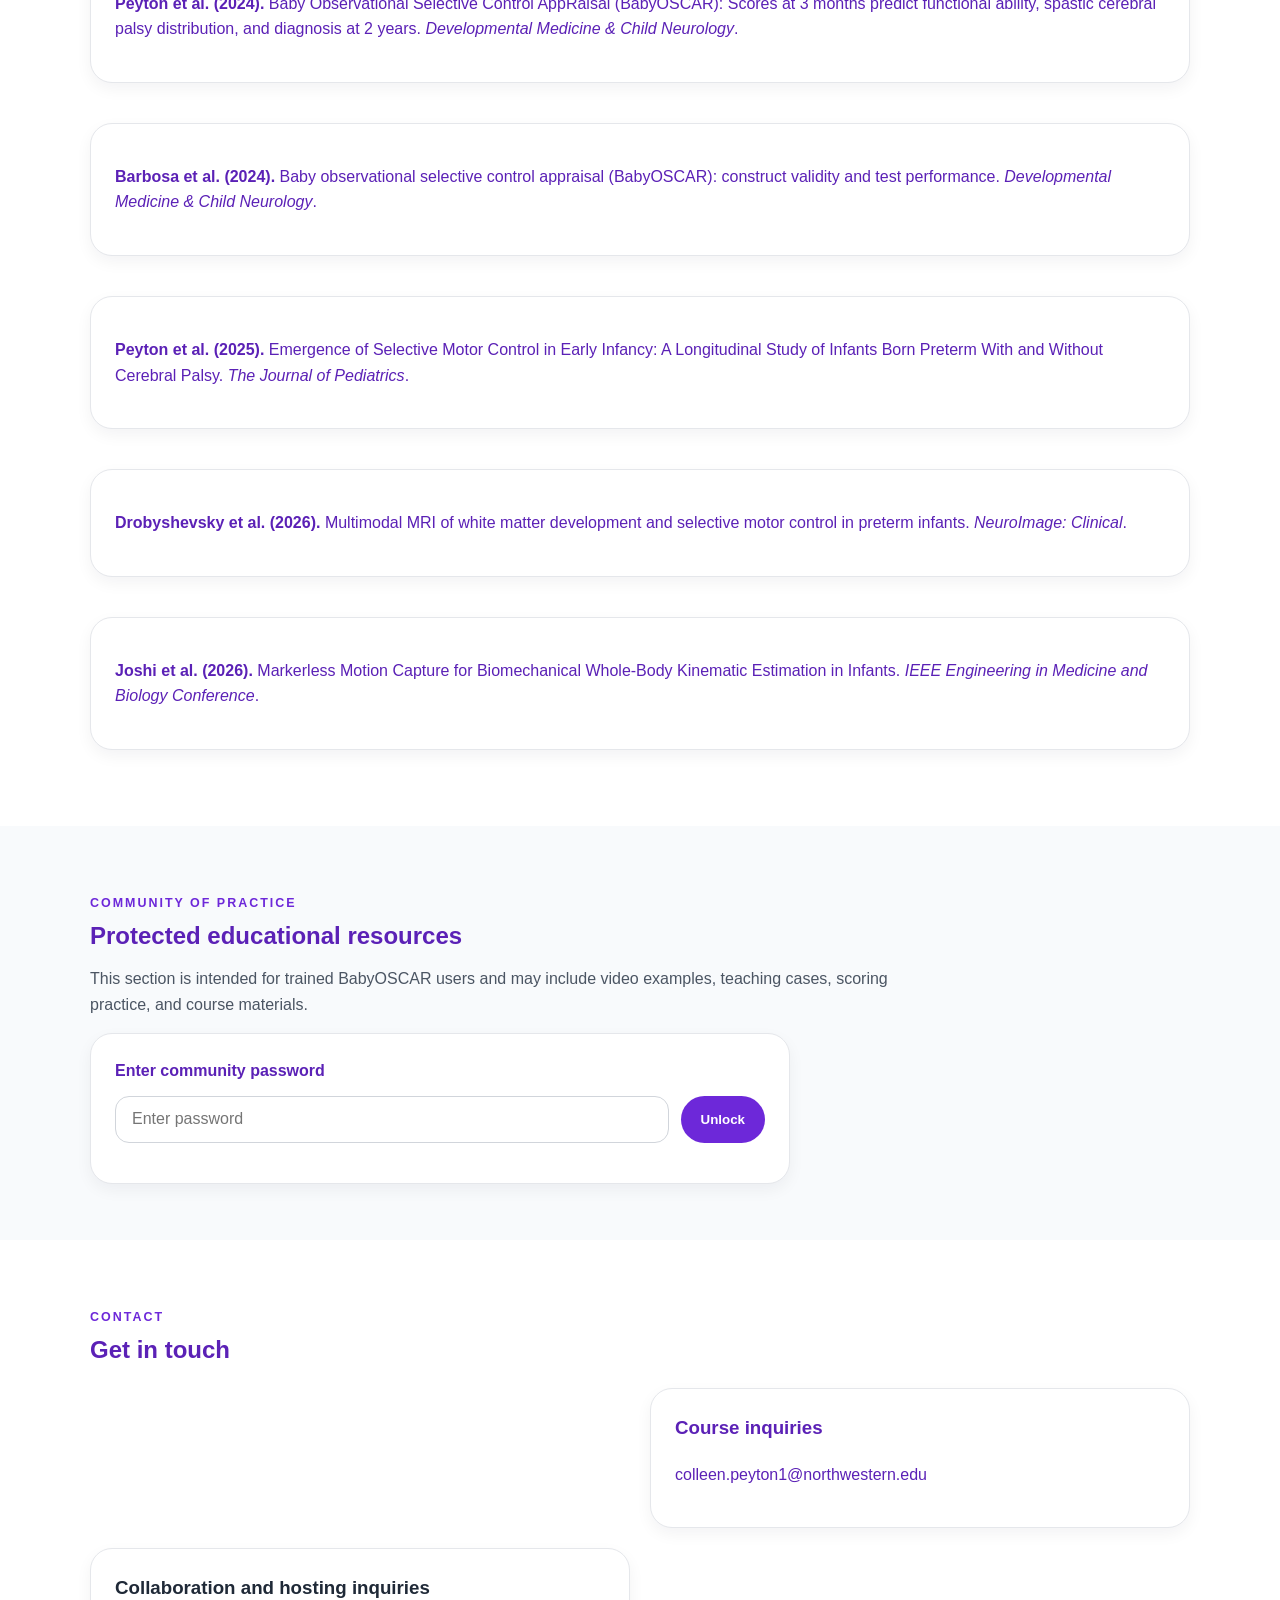
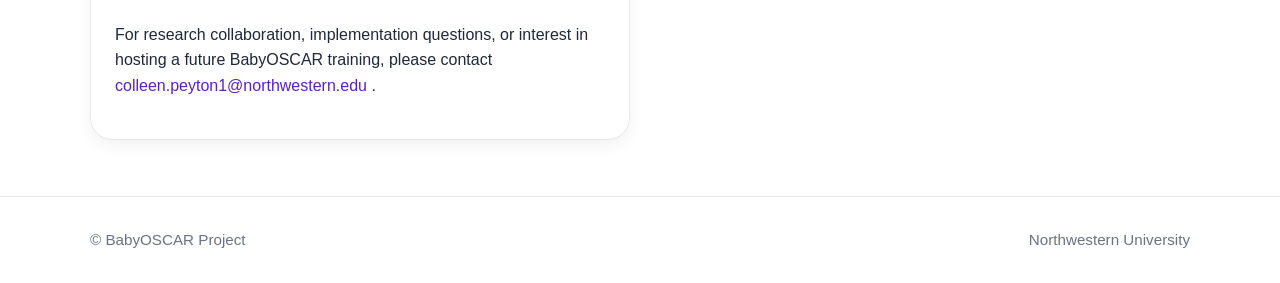
==== commit c945282e: "Add Belo Horizonte BabyOSCAR course" ====
--- a/index.html
+++ b/index.html
@@ -71,6 +71,18 @@
             >
               Registration
             </a>
+          </div>
+
+          <hr />
+
+          <div>
+            <h3>Belo Horizonte, Brazil</h3>
+            <p class="course-date">April 2–4, 2027</p>
+            <p><span class="status">Save the date</span> In-person course</p>
+            <p>
+              Contact:
+              <a href="mailto:barbosamaziero@gmail.com">Vanessa Barbosa</a>
+            </p>
           </div>
         </aside>
       </div>
@@ -149,6 +161,20 @@
               </a>
             </div>
           </div>
+
+          <div class="card course-listing">
+            <div>
+              <h3>Belo Horizonte, Brazil</h3>
+              <p><strong>Dates:</strong> April 2–4, 2027</p>
+              <p><strong>Location:</strong> Belo Horizonte, Brazil</p>
+              <p><strong>Status:</strong> Save the date</p>
+              <p><strong>Format:</strong> In-person course</p>
+              <p>
+                <strong>Contact:</strong>
+                <a href="mailto:barbosamaziero@gmail.com">Vanessa Barbosa</a>
+              </p>
+            </div>
+          </div>
         </div>
 
         <div class="cards two-col top-space">
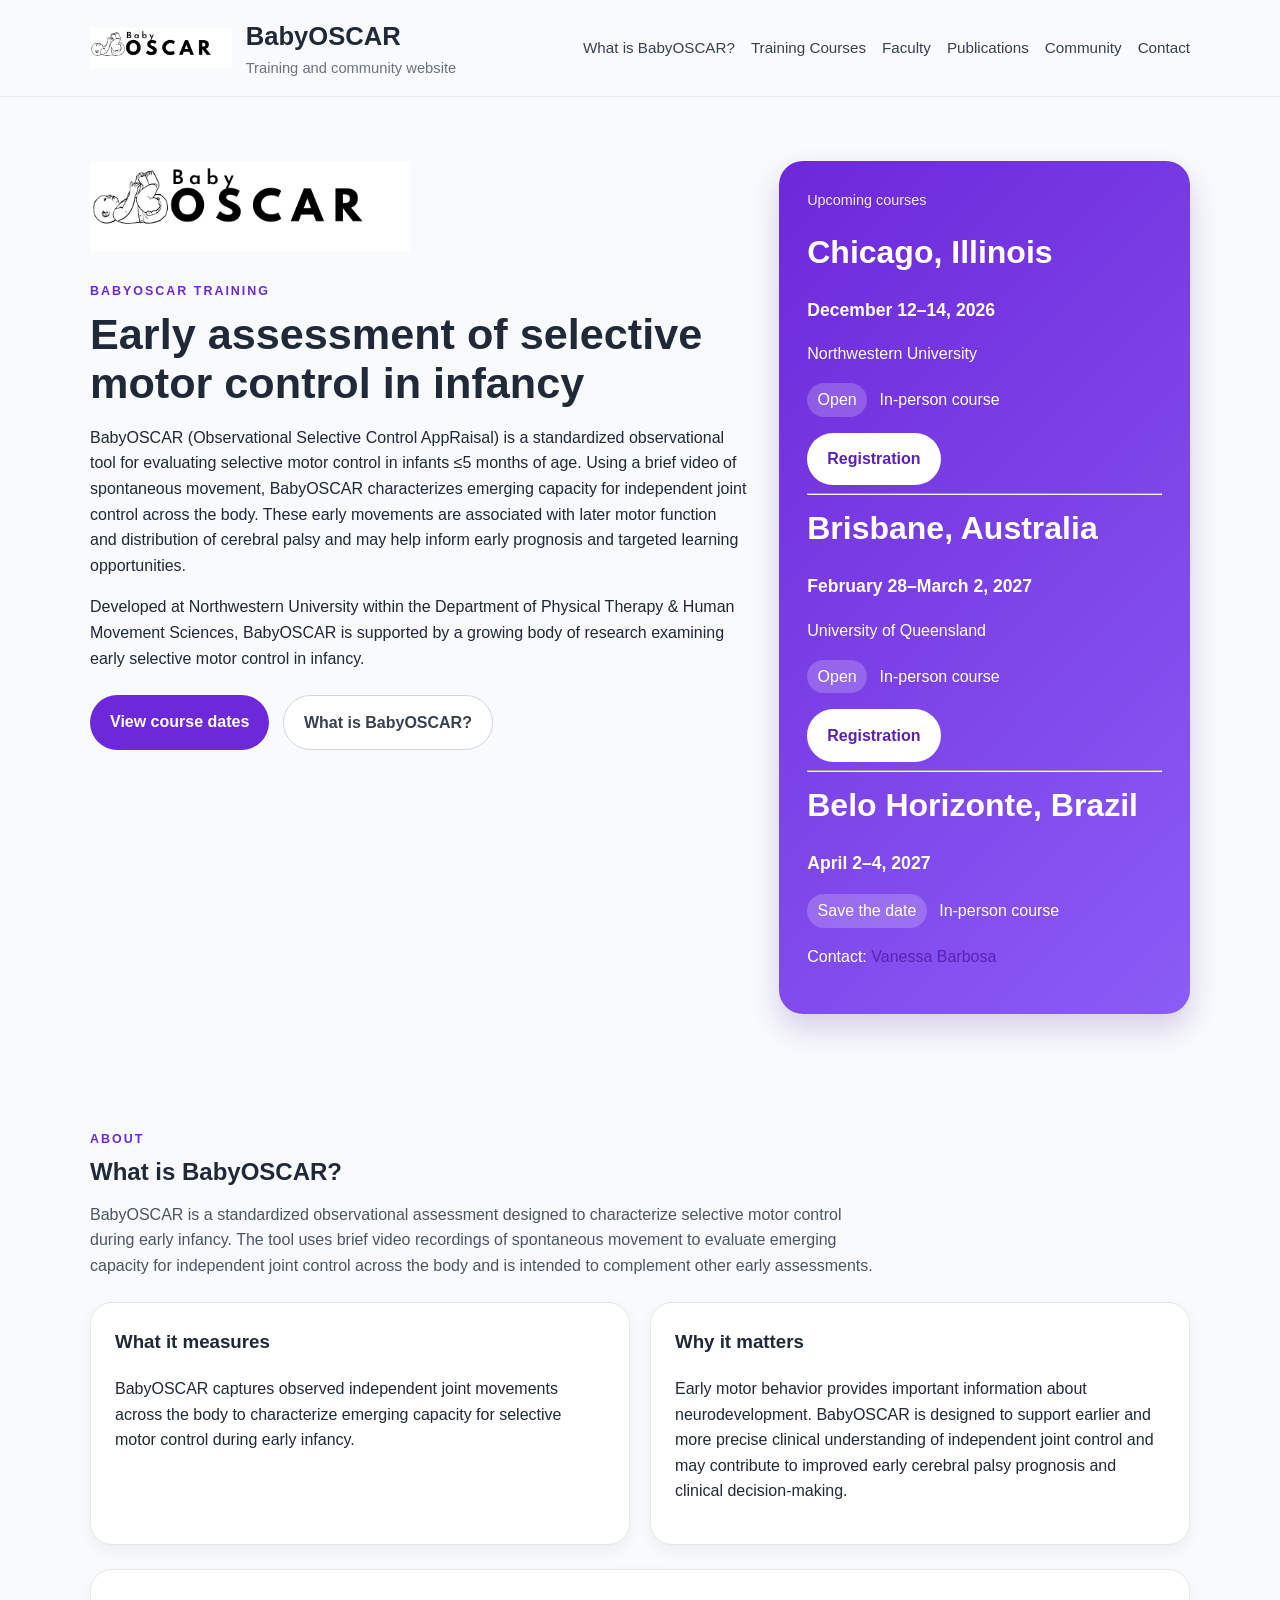
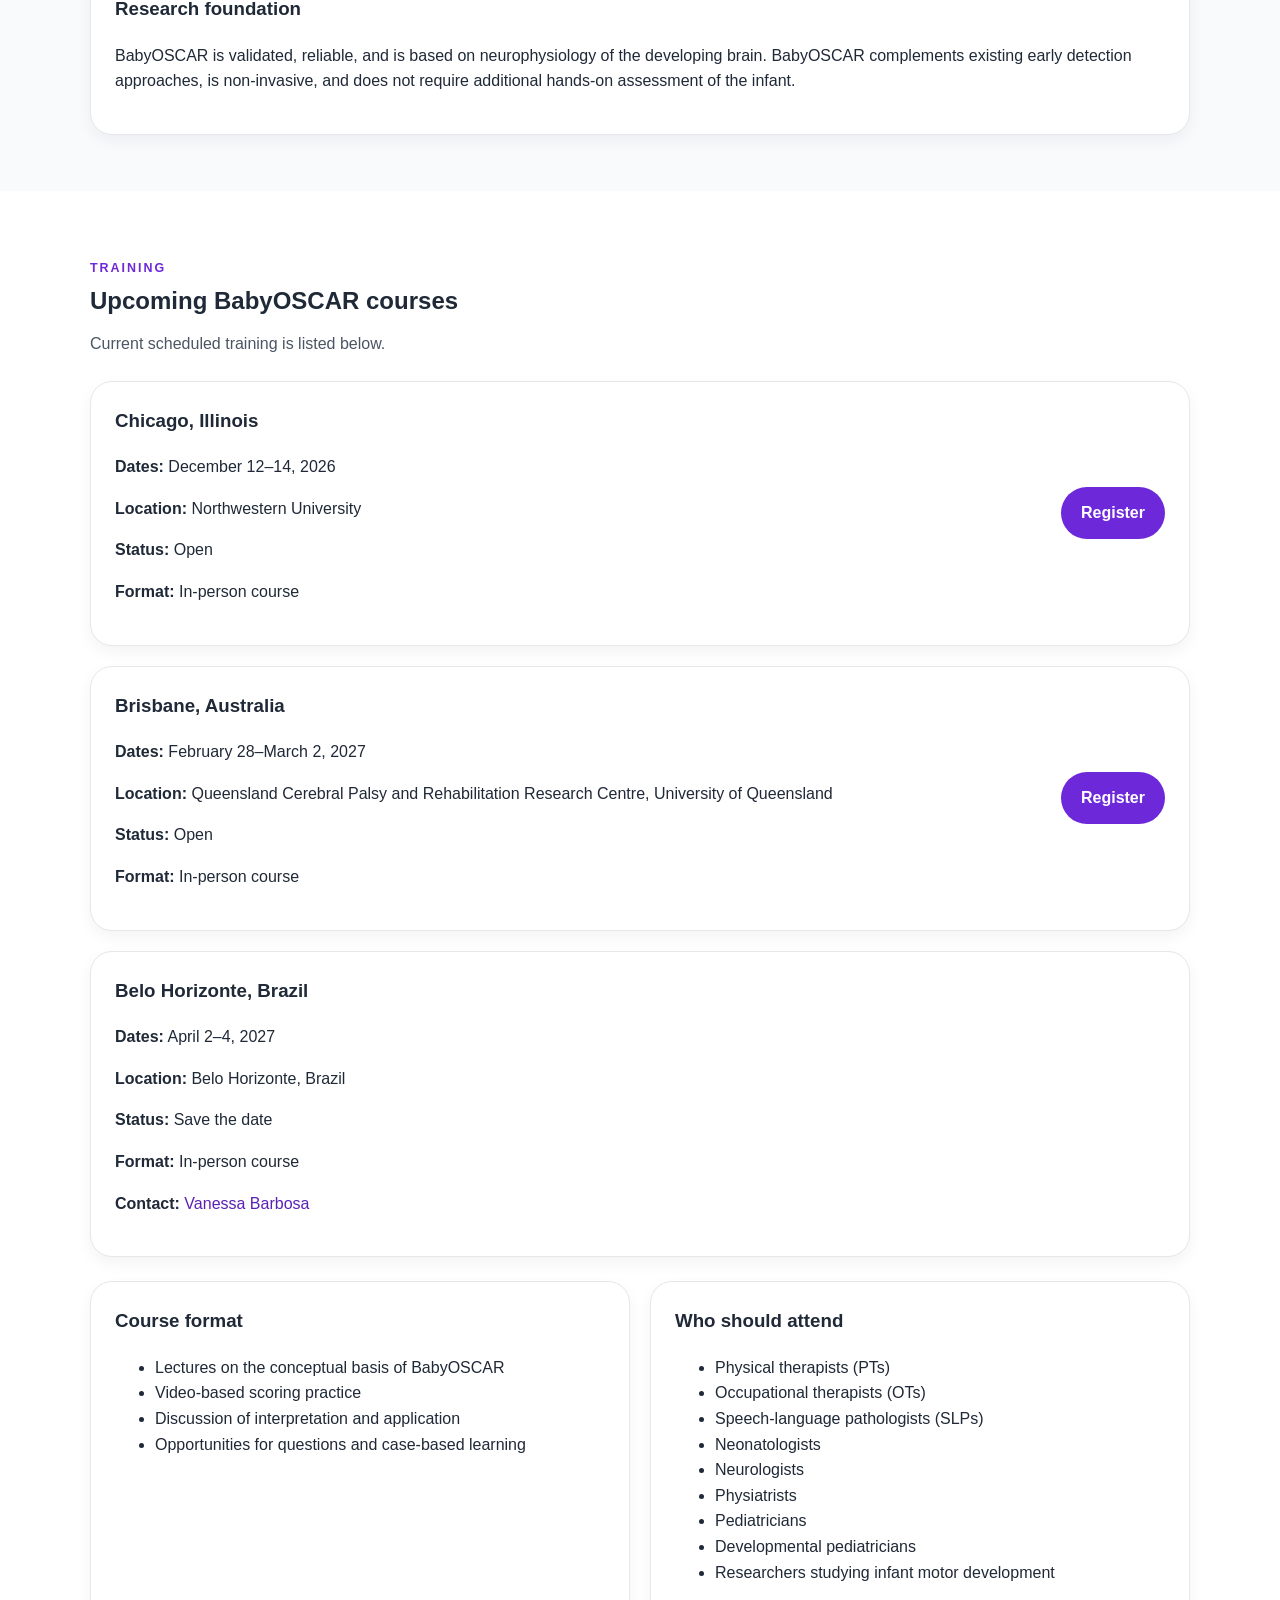
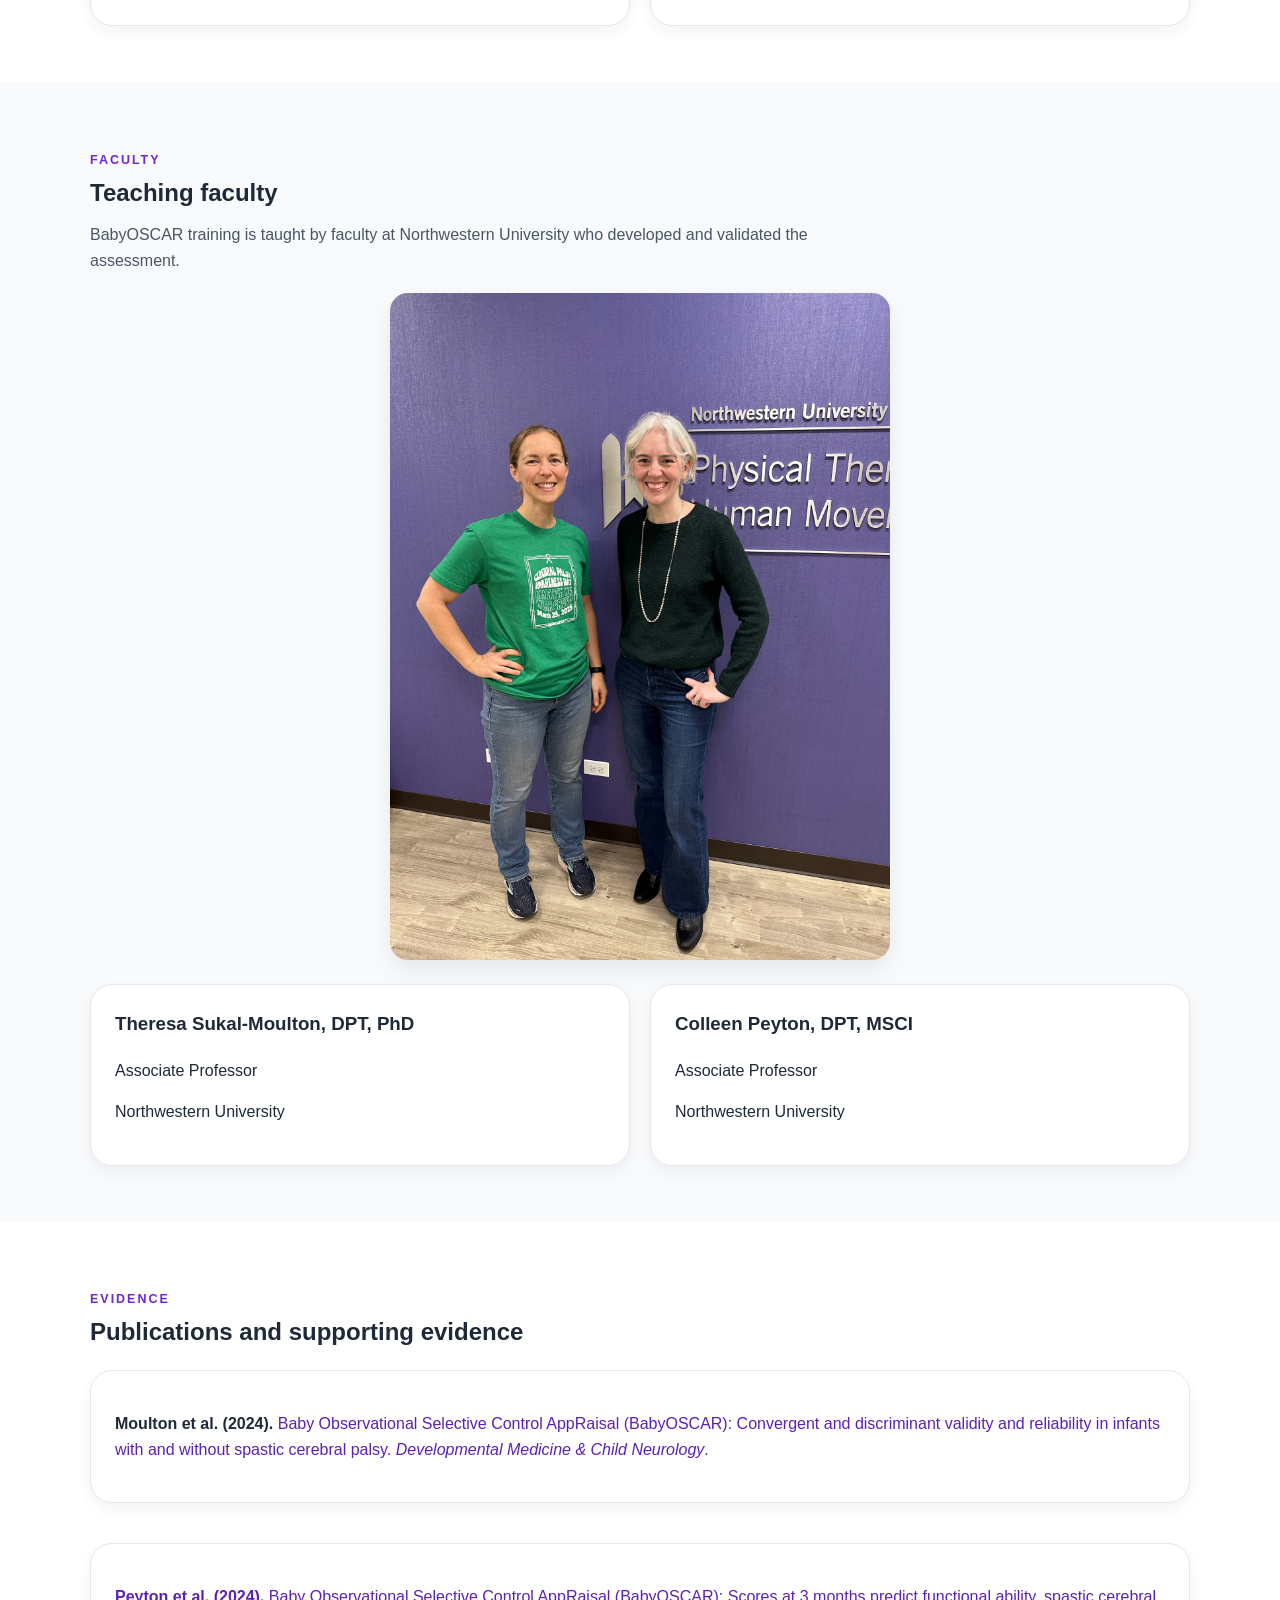
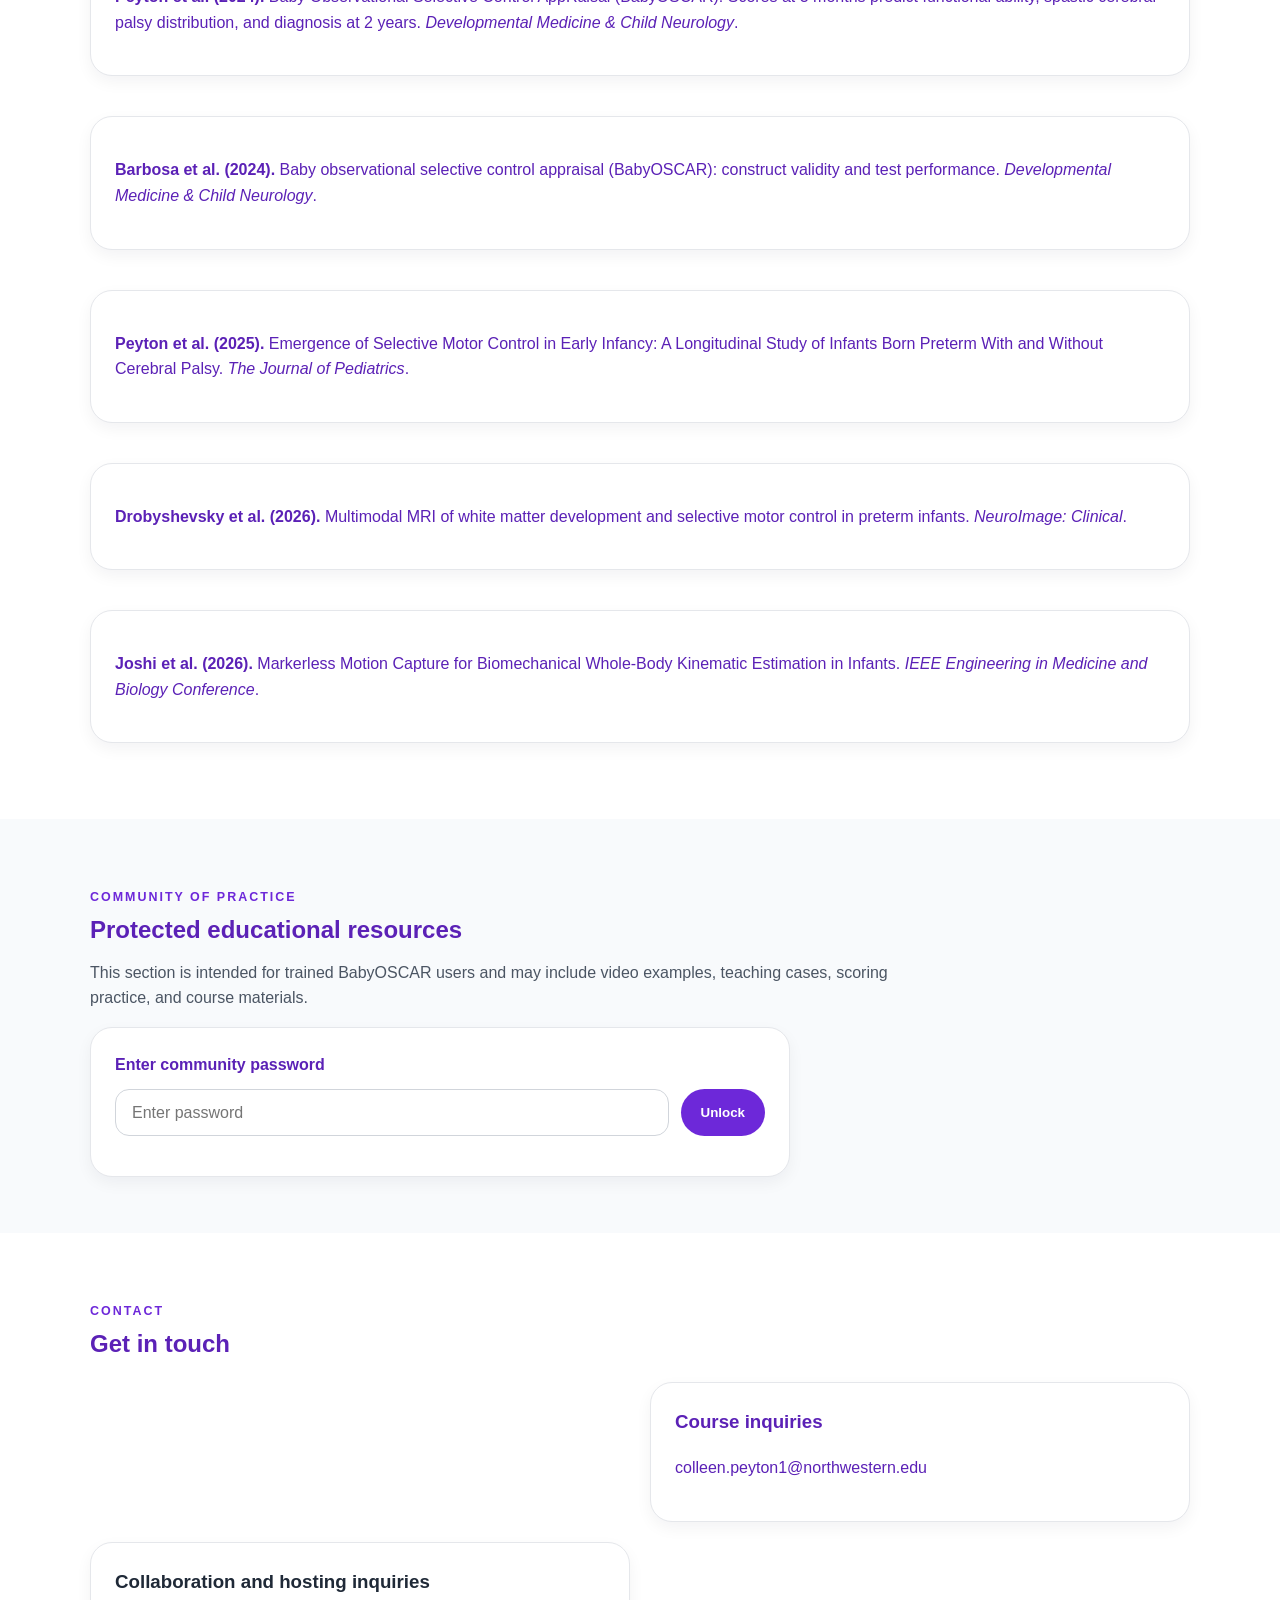
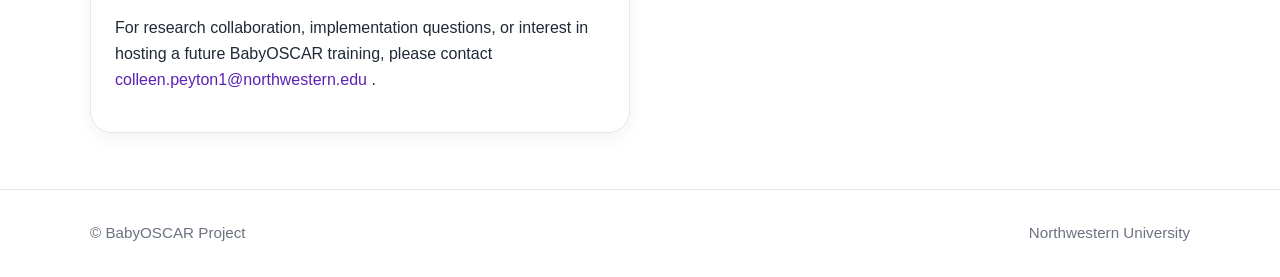
==== commit 45a8355a: "Add Chicago BabyOSCAR registration link" ====
--- a/index.html
+++ b/index.html
@@ -53,7 +53,15 @@
             <h3>Chicago, Illinois</h3>
             <p class="course-date">December 12–14, 2026</p>
             <p>Northwestern University</p>
-            <p><span class="status">Save the date</span> Registration details coming soon</p>
+            <p><span class="status">Open</span> In-person course</p>
+            <a
+              class="button light"
+              href="https://events.ard.northwestern.edu/en/Dn8g9BS7/g/4dXP9mzf6D/baby-observational-selective-control-appraisal-babyoscar-training-dec-2026-4a65iLR3uf/overview"
+              target="_blank"
+              rel="noopener noreferrer"
+            >
+              Registration
+            </a>
           </div>
 
           <hr />
@@ -136,9 +144,18 @@
               <h3>Chicago, Illinois</h3>
               <p><strong>Dates:</strong> December 12–14, 2026</p>
               <p><strong>Location:</strong> Northwestern University</p>
-              <p><strong>Status:</strong> Save the date</p>
+              <p><strong>Status:</strong> Open</p>
               <p><strong>Format:</strong> In-person course</p>
-              <p>Registration details will be posted soon.</p>
+            </div>
+            <div>
+              <a
+                class="button primary"
+                href="https://events.ard.northwestern.edu/en/Dn8g9BS7/g/4dXP9mzf6D/baby-observational-selective-control-appraisal-babyoscar-training-dec-2026-4a65iLR3uf/overview"
+                target="_blank"
+                rel="noopener noreferrer"
+              >
+                Register
+              </a>
             </div>
           </div>
 
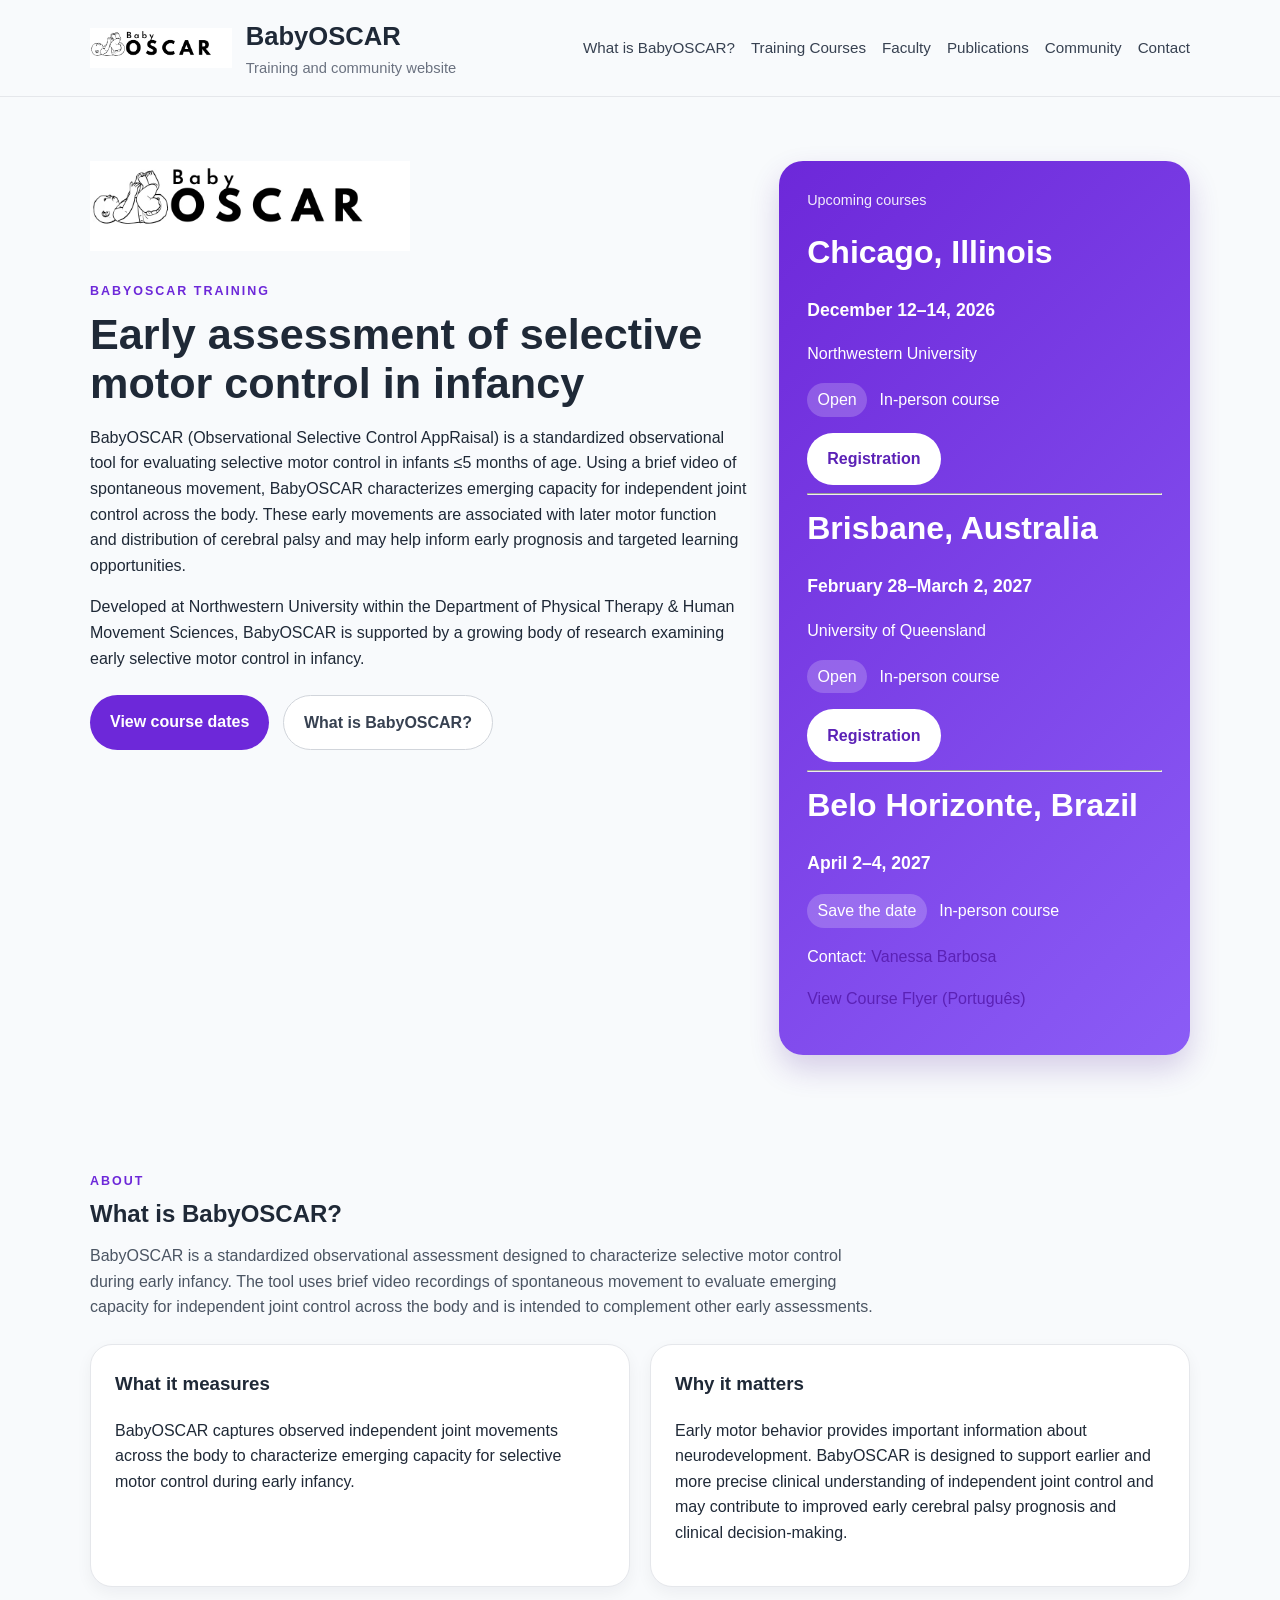
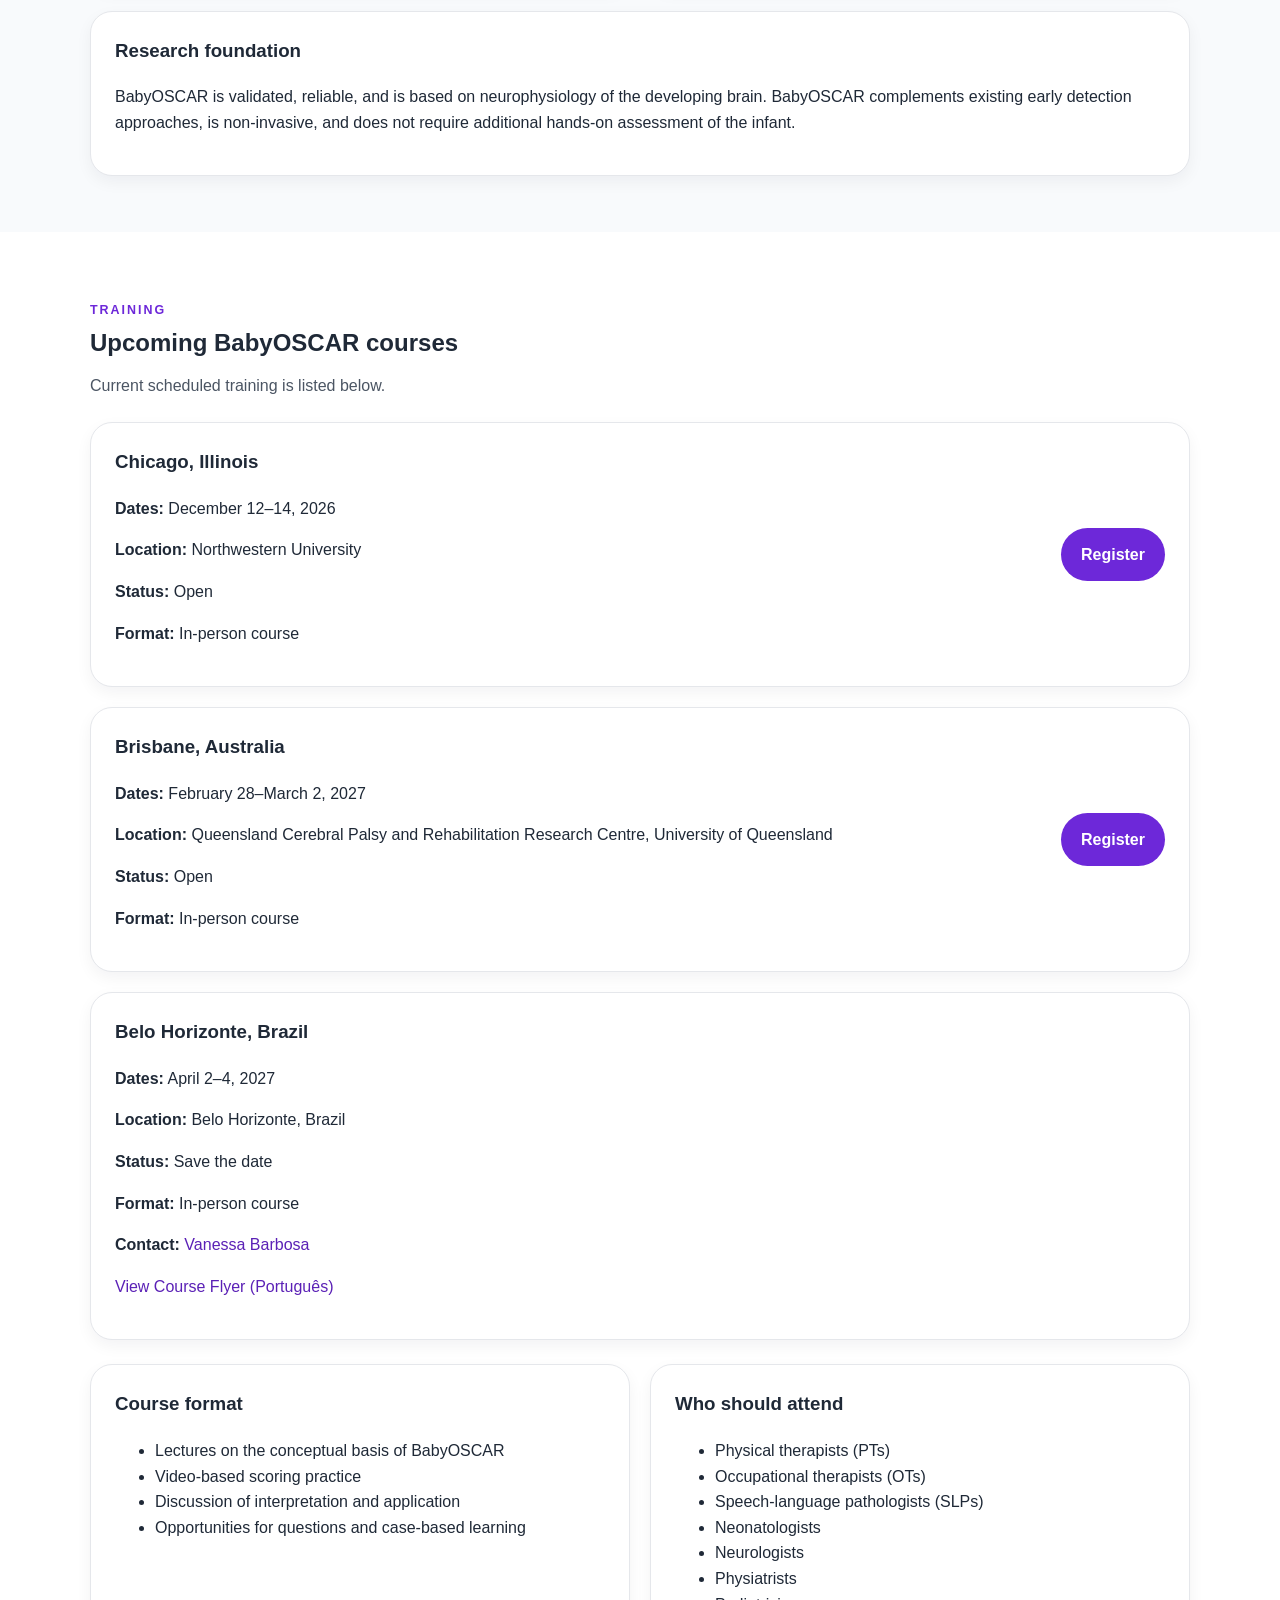
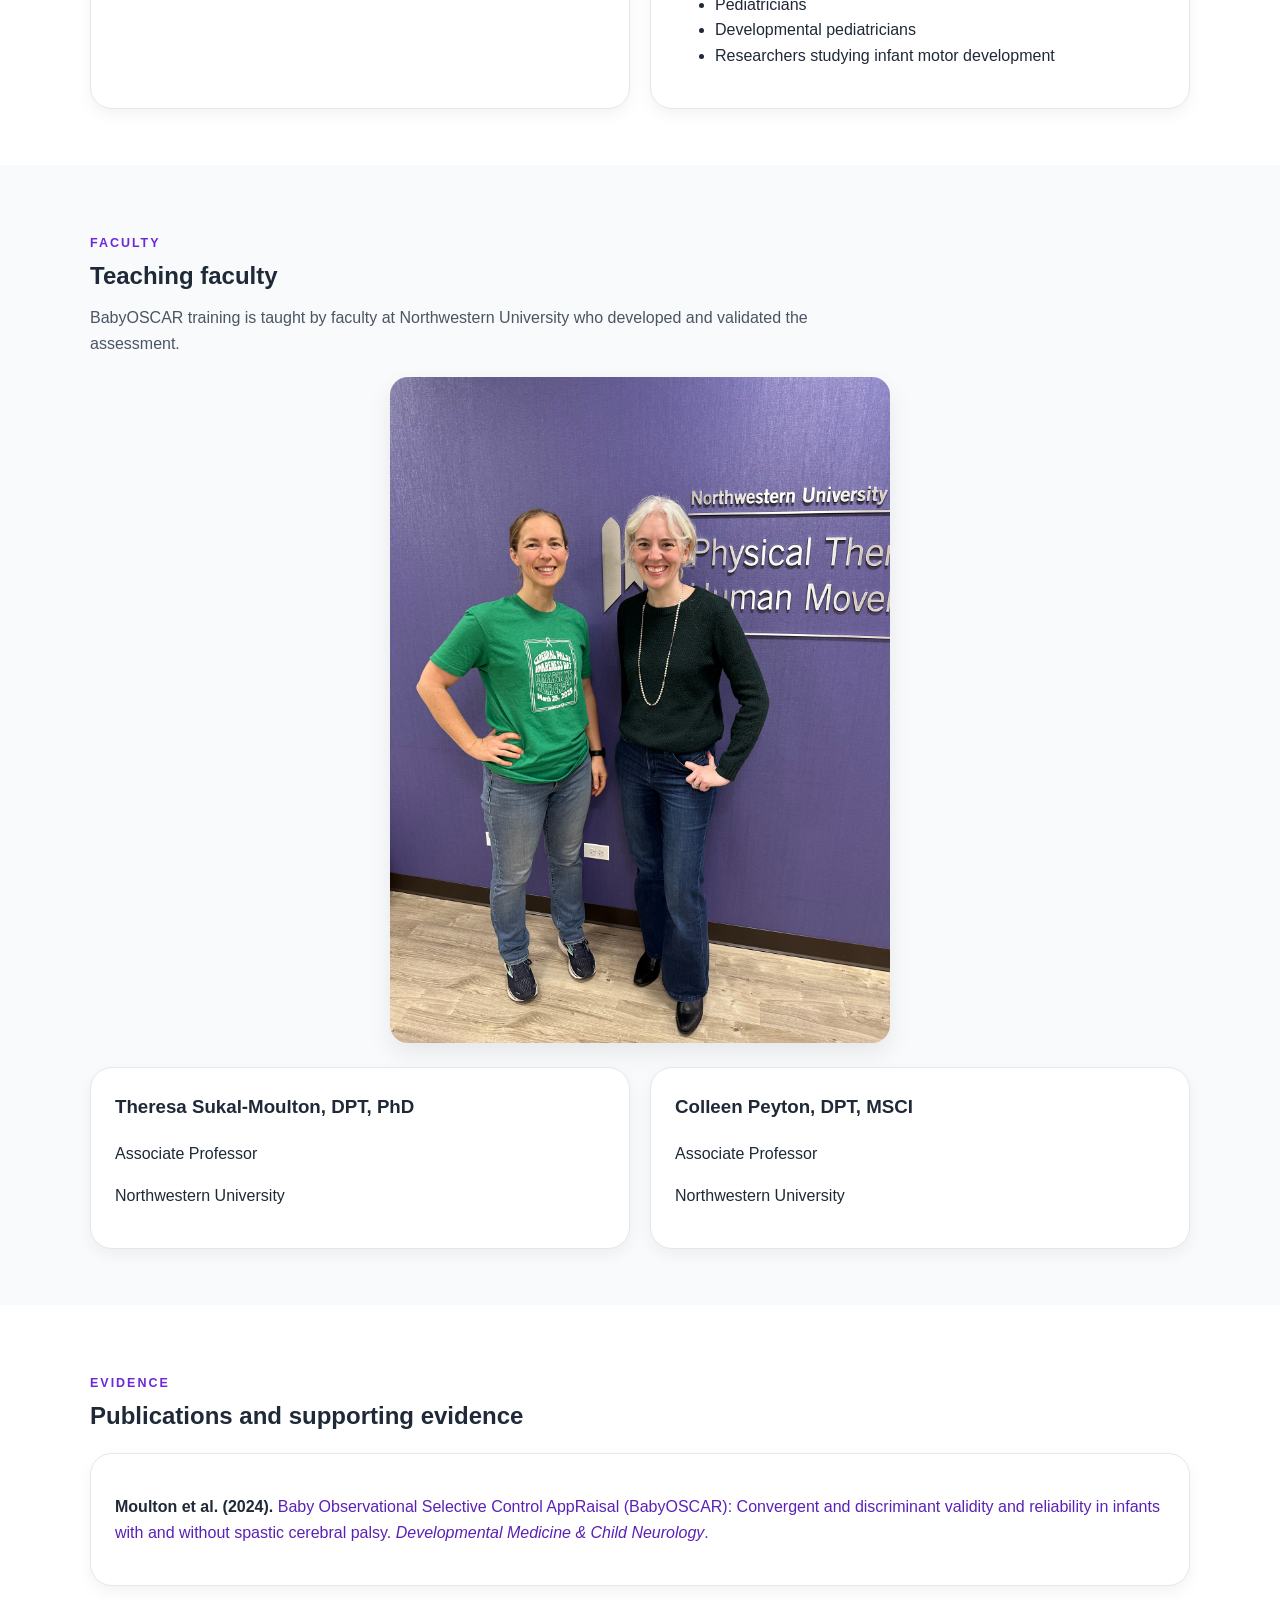
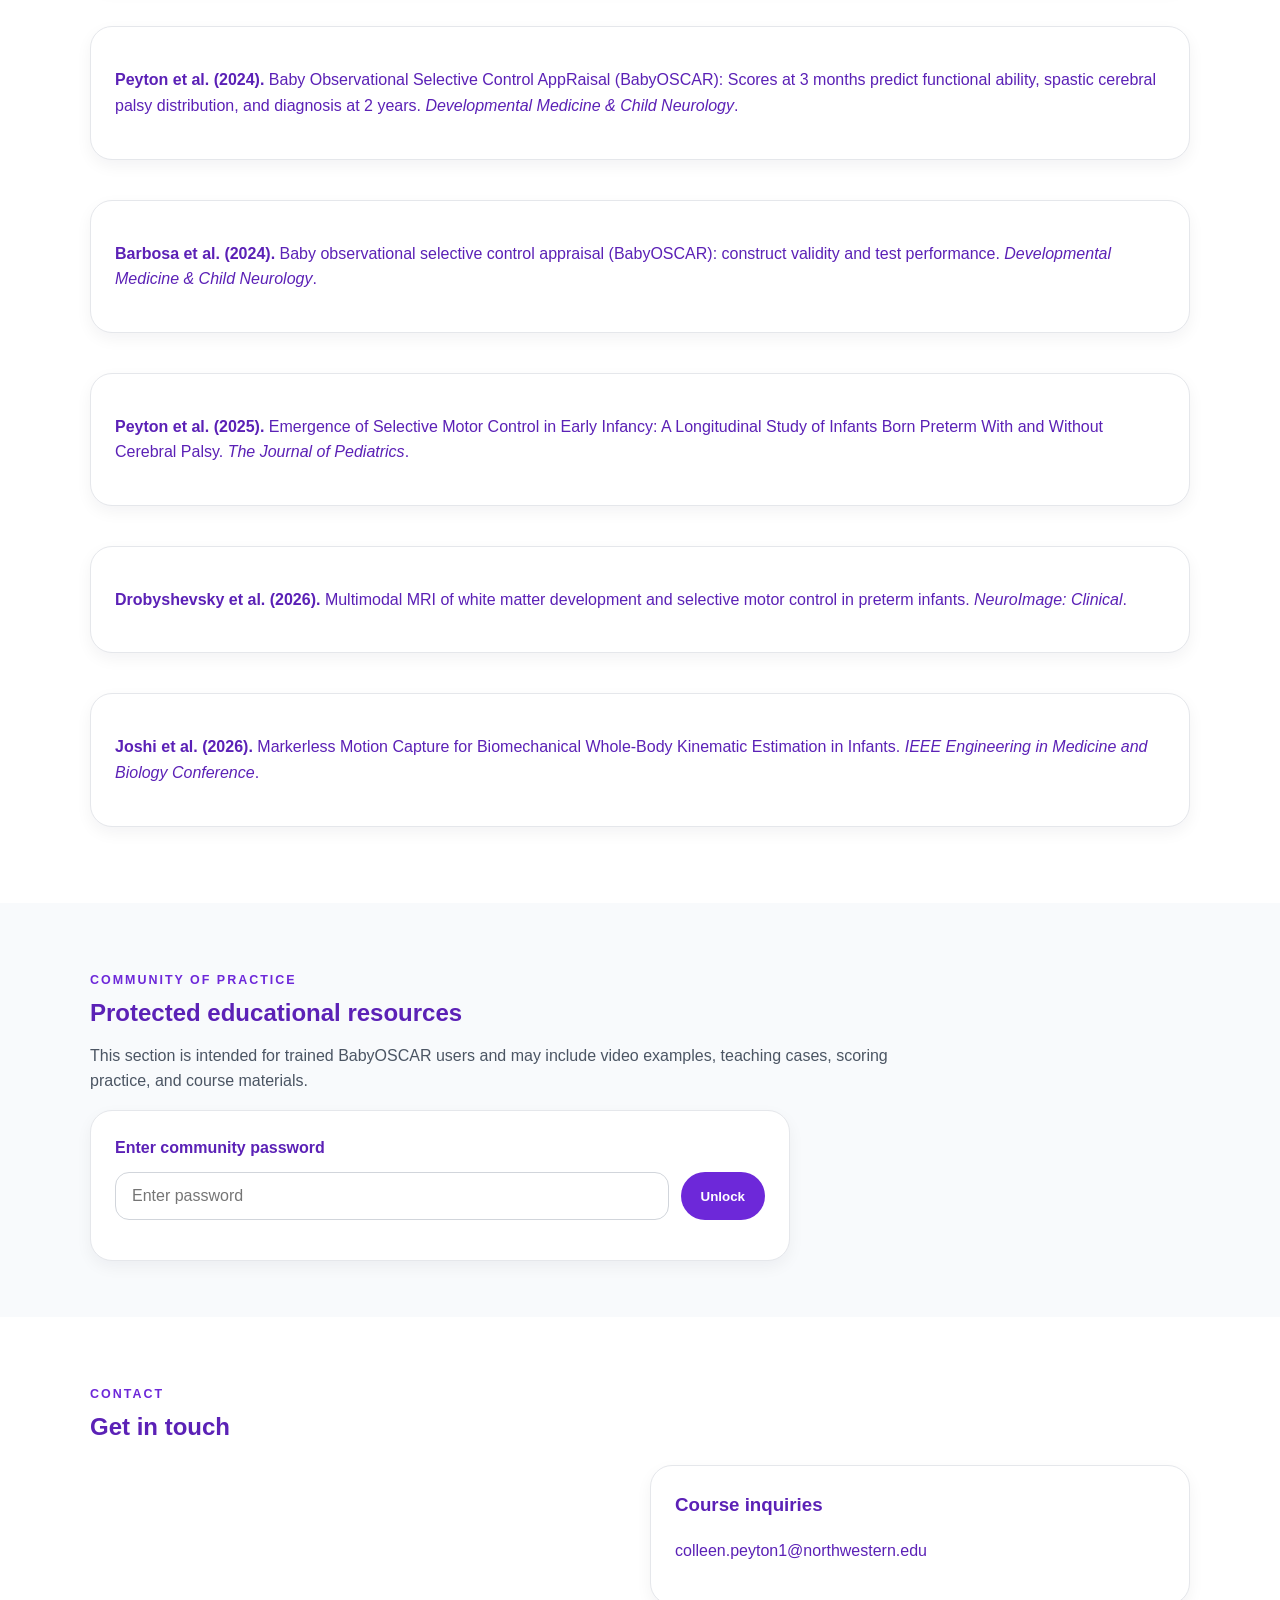
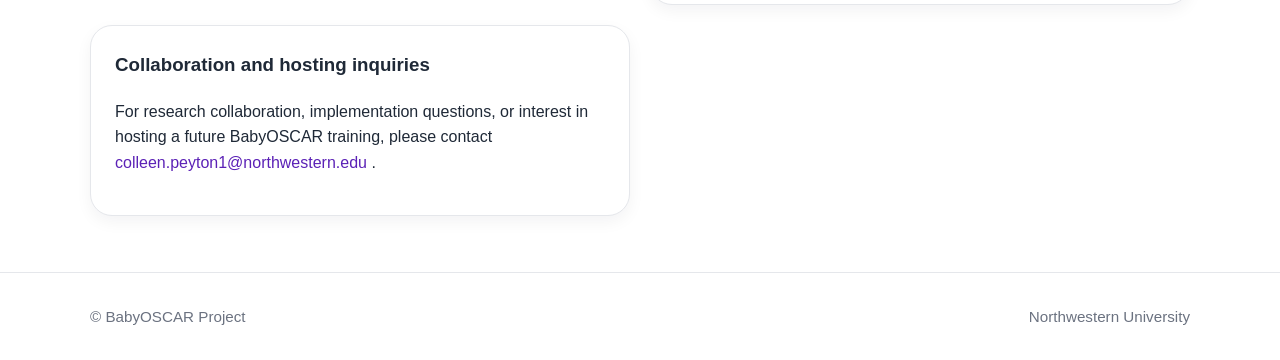
==== commit 90e80269: "Add Brazil course flyer links to both listings" ====
--- a/index.html
+++ b/index.html
@@ -91,6 +91,7 @@
               Contact:
               <a href="mailto:barbosamaziero@gmail.com">Vanessa Barbosa</a>
             </p>
+              <p><a href="brazil-course-2027.jpeg" target="_blank" rel="noopener noreferrer">View Course Flyer (Português)</a></p>
           </div>
         </aside>
       </div>
@@ -190,6 +191,7 @@
                 <strong>Contact:</strong>
                 <a href="mailto:barbosamaziero@gmail.com">Vanessa Barbosa</a>
               </p>
+              <p><a href="brazil-course-2027.jpeg" target="_blank" rel="noopener noreferrer">View Course Flyer (Português)</a></p>
             </div>
           </div>
         </div>
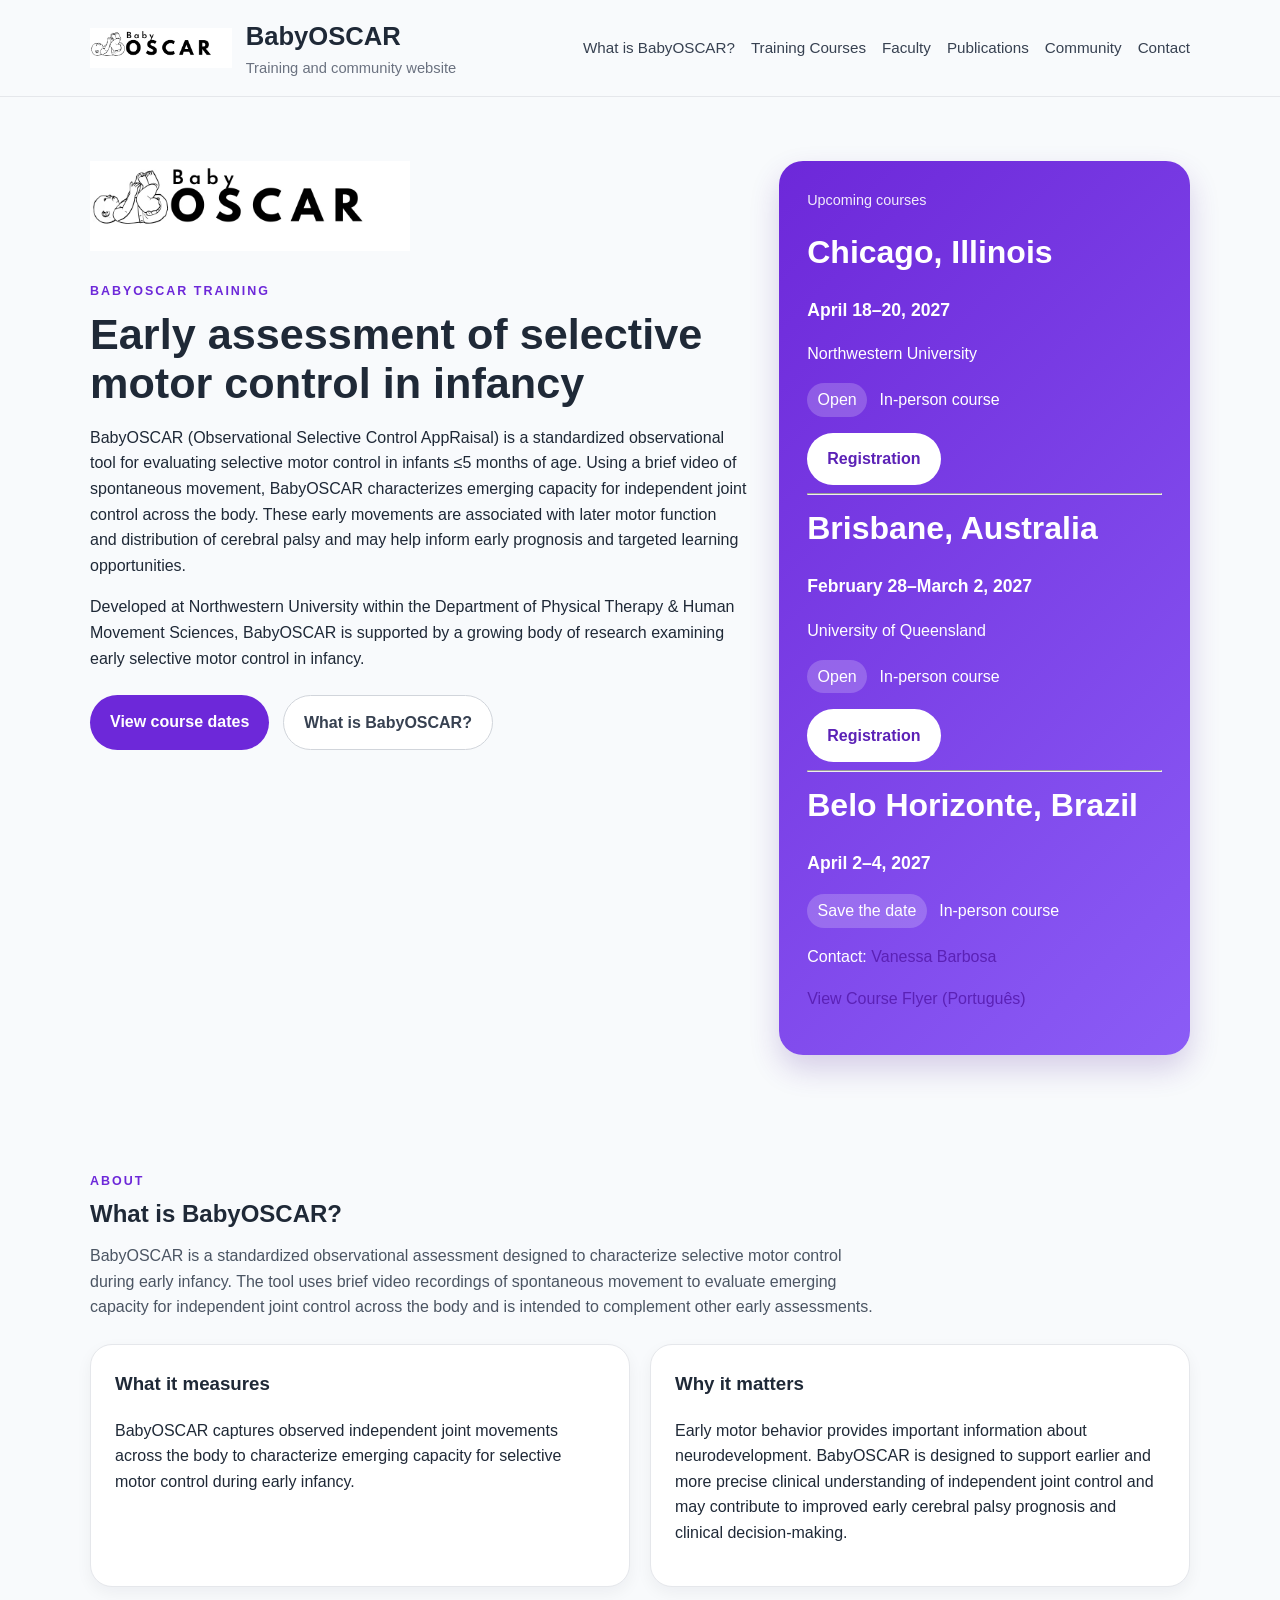
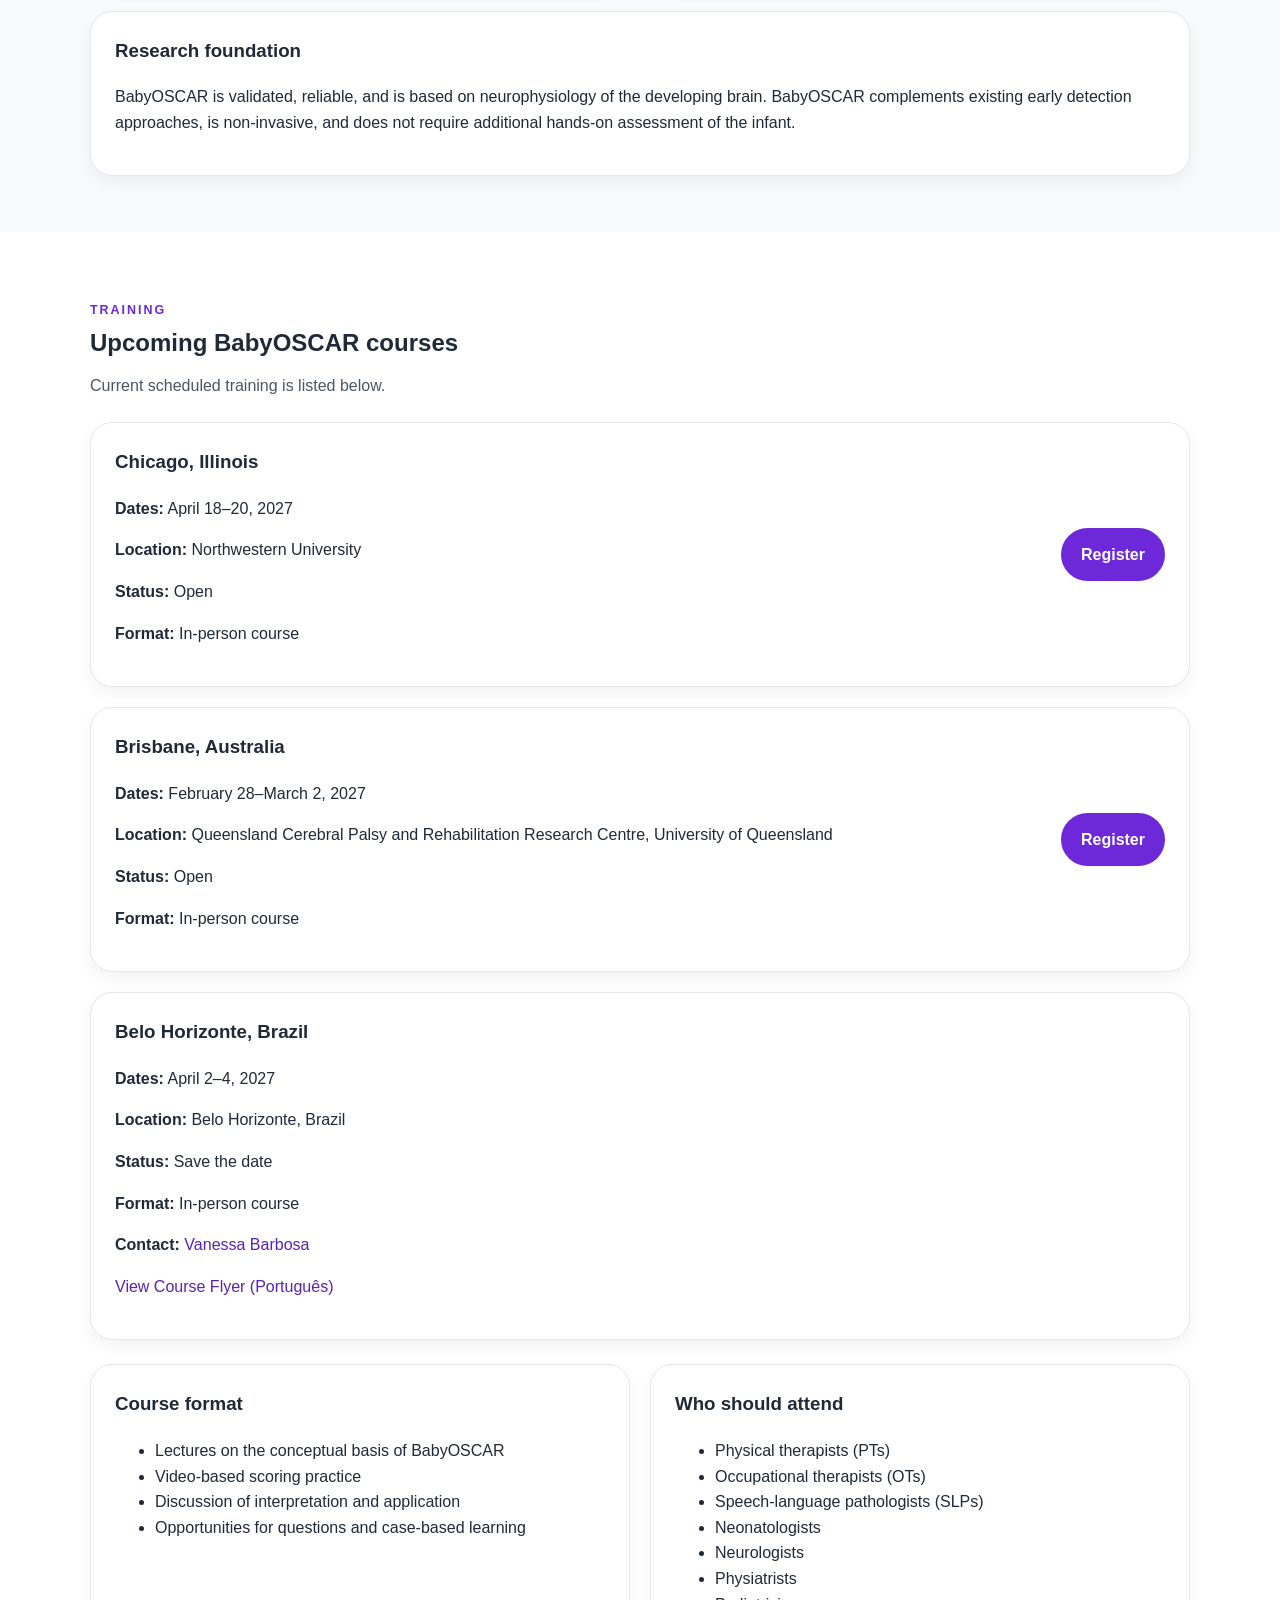
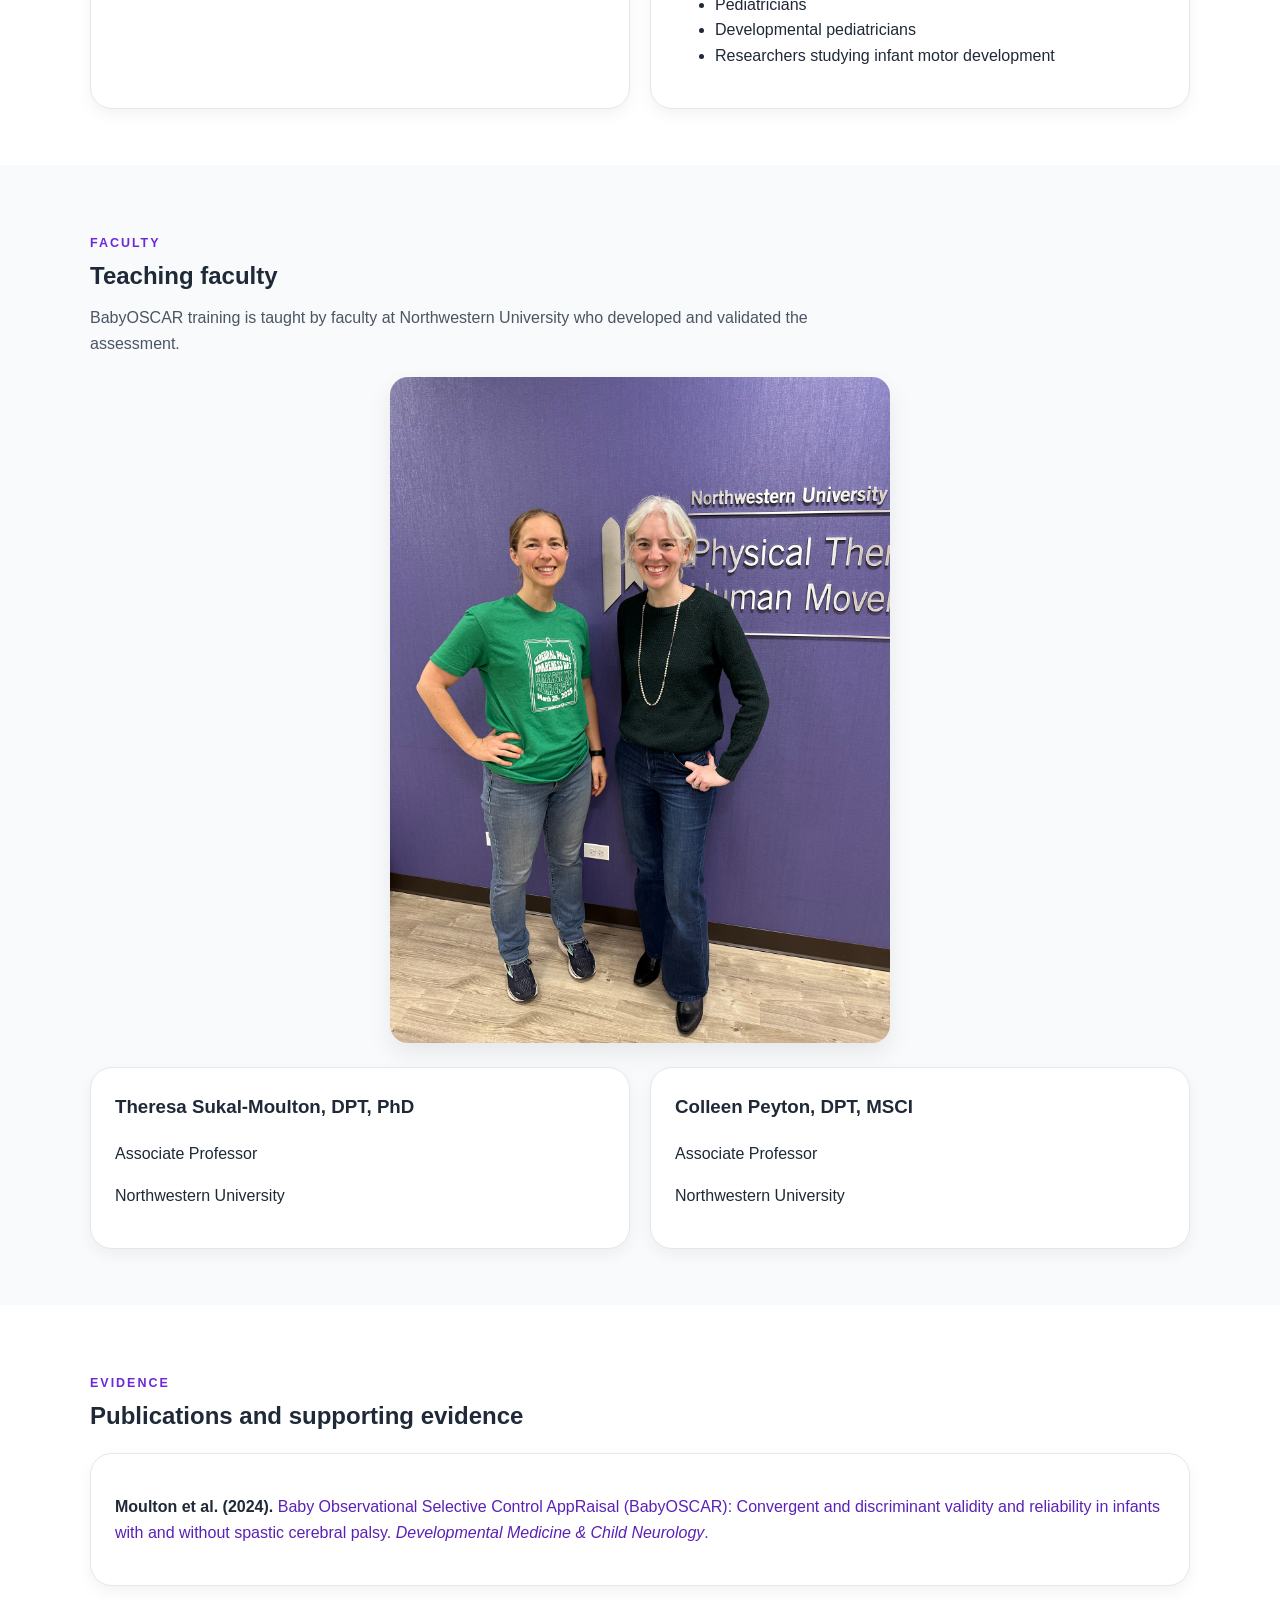
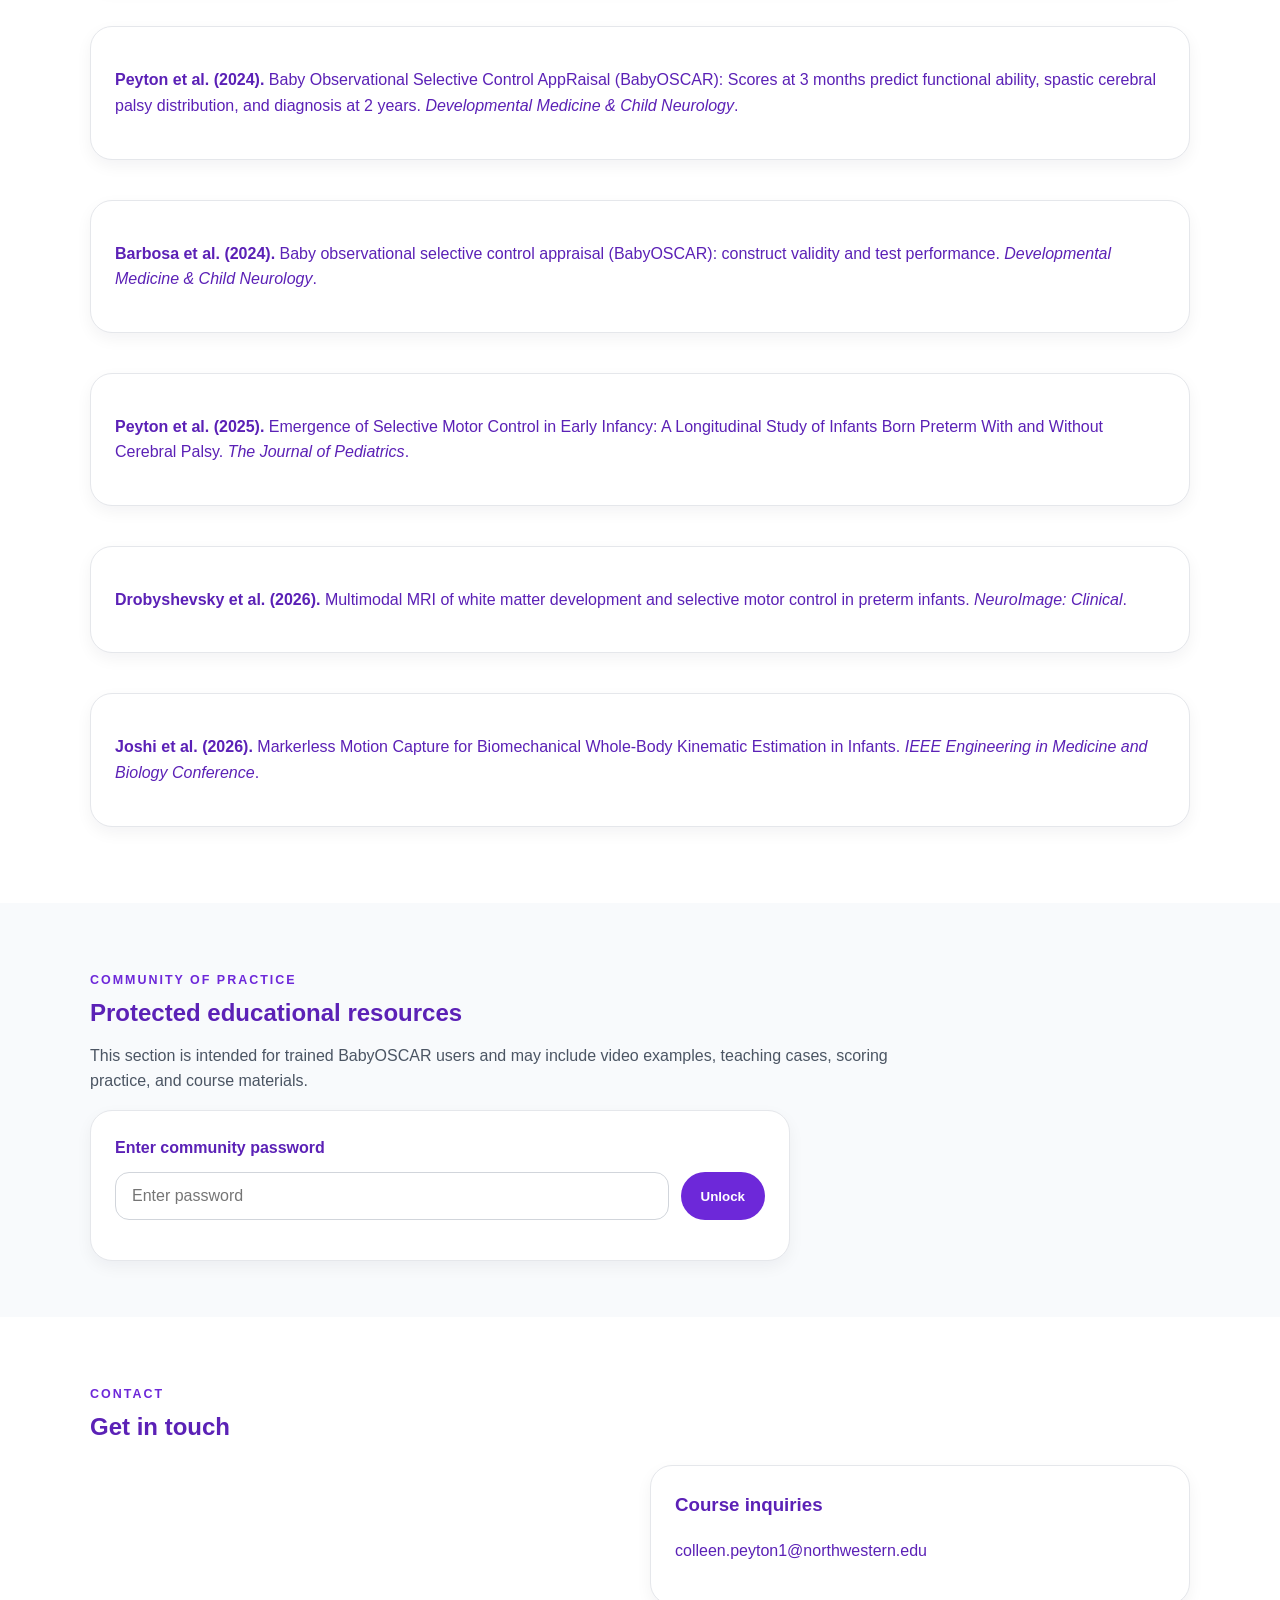
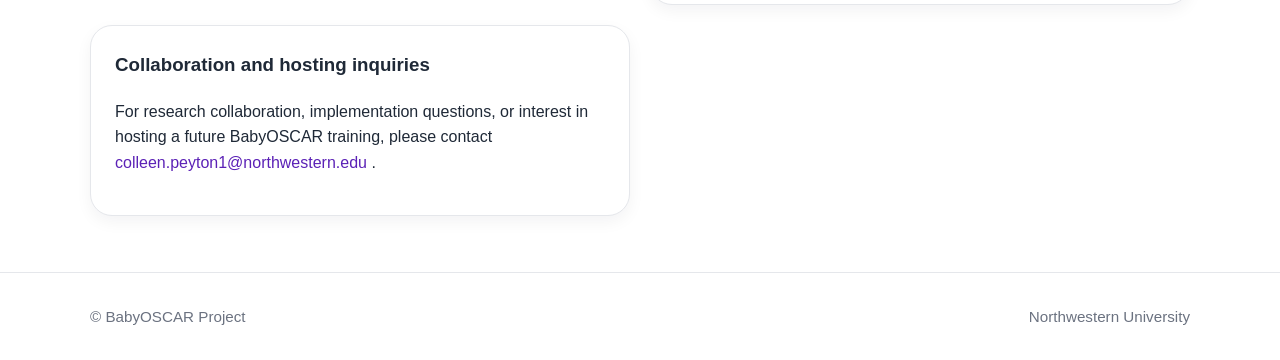
==== commit 26756acb: "Update Chicago BabyOSCAR training to April 18–20, 2027 and registration URL" ====
--- a/index.html
+++ b/index.html
@@ -51,12 +51,12 @@
 
           <div>
             <h3>Chicago, Illinois</h3>
-            <p class="course-date">December 12–14, 2026</p>
+            <p class="course-date">April 18–20, 2027</p>
             <p>Northwestern University</p>
             <p><span class="status">Open</span> In-person course</p>
             <a
               class="button light"
-              href="https://events.ard.northwestern.edu/en/Dn8g9BS7/g/4dXP9mzf6D/baby-observational-selective-control-appraisal-babyoscar-training-dec-2026-4a65iLR3uf/overview"
+              href="https://events.ard.northwestern.edu/en/Dn8g9BS7/g/4dXP9mzf6D/baby-observational-selective-control-appraisal-babyoscar-training-2027-4a65iLR3uf/overview"
               target="_blank"
               rel="noopener noreferrer"
             >
@@ -143,7 +143,7 @@
           <div class="card course-listing">
             <div>
               <h3>Chicago, Illinois</h3>
-              <p><strong>Dates:</strong> December 12–14, 2026</p>
+              <p><strong>Dates:</strong> April 18–20, 2027</p>
               <p><strong>Location:</strong> Northwestern University</p>
               <p><strong>Status:</strong> Open</p>
               <p><strong>Format:</strong> In-person course</p>
@@ -151,7 +151,7 @@
             <div>
               <a
                 class="button primary"
-                href="https://events.ard.northwestern.edu/en/Dn8g9BS7/g/4dXP9mzf6D/baby-observational-selective-control-appraisal-babyoscar-training-dec-2026-4a65iLR3uf/overview"
+                href="https://events.ard.northwestern.edu/en/Dn8g9BS7/g/4dXP9mzf6D/baby-observational-selective-control-appraisal-babyoscar-training-2027-4a65iLR3uf/overview"
                 target="_blank"
                 rel="noopener noreferrer"
               >
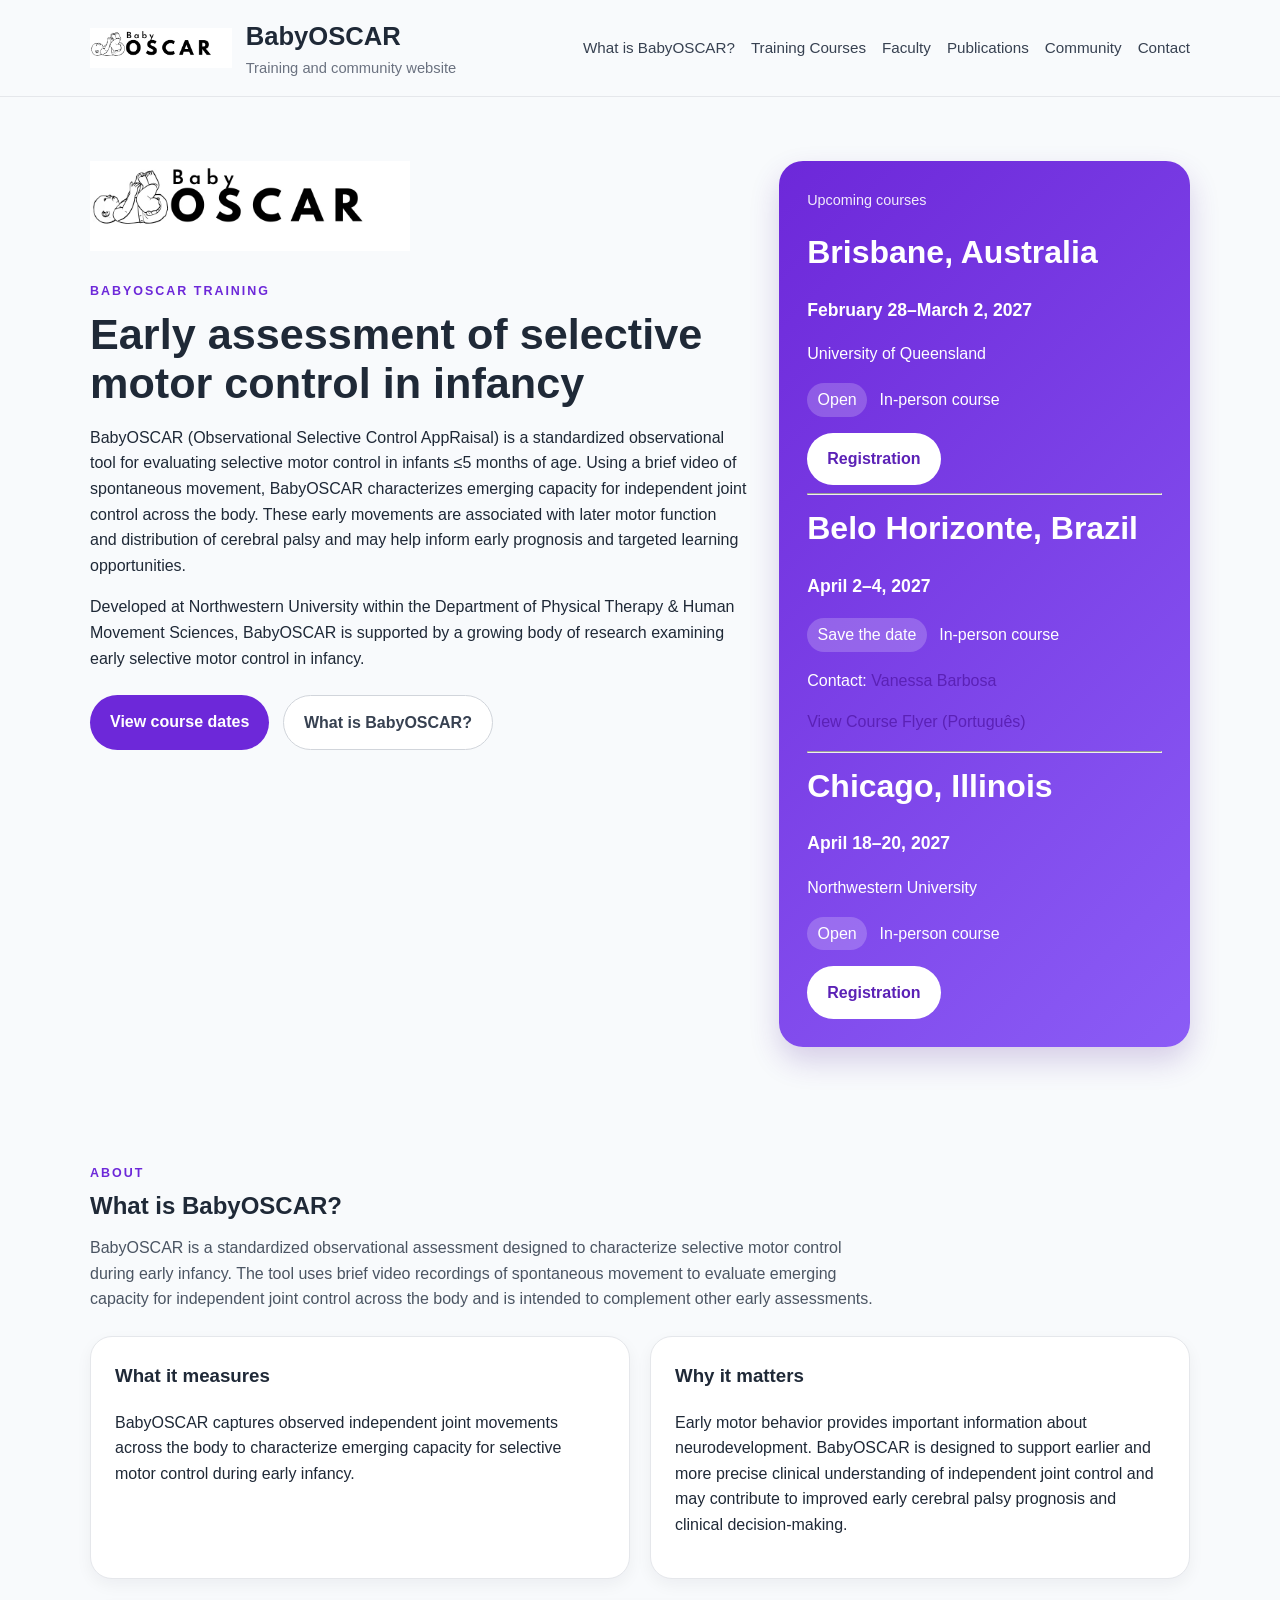
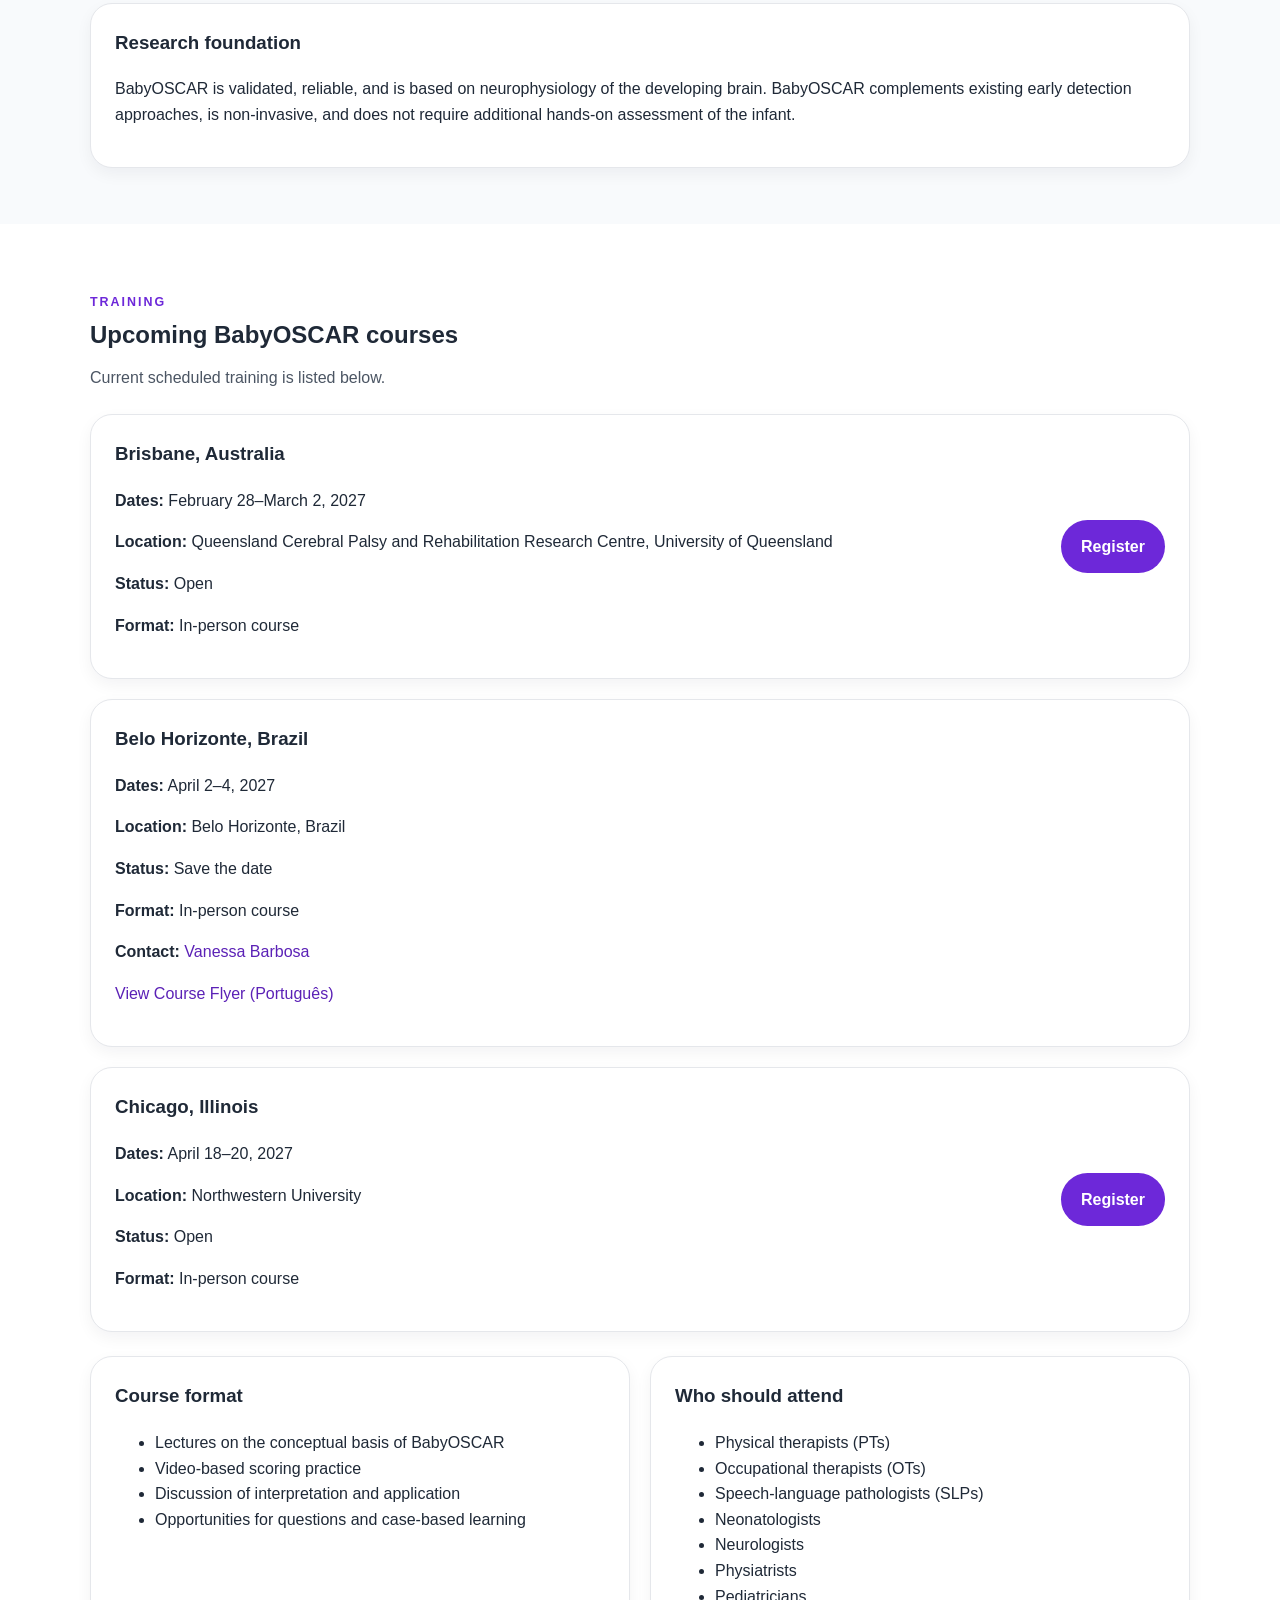
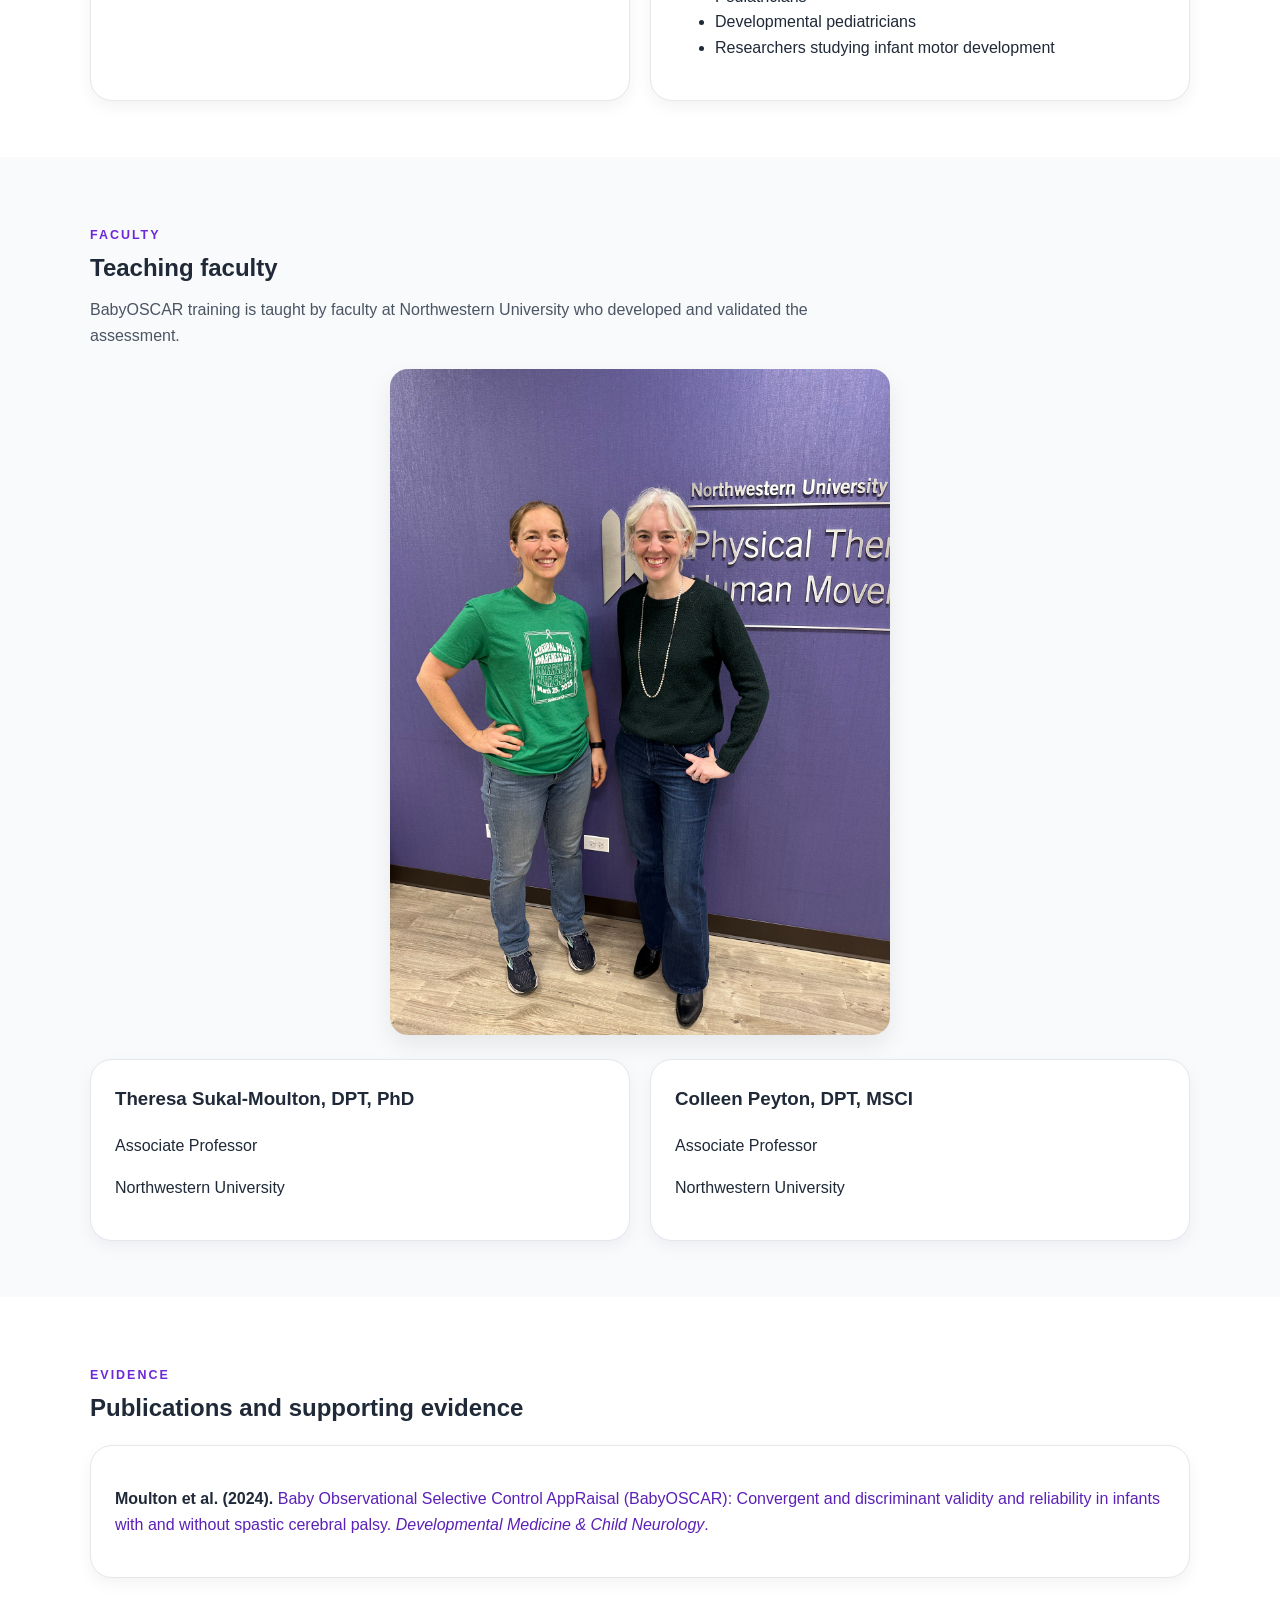
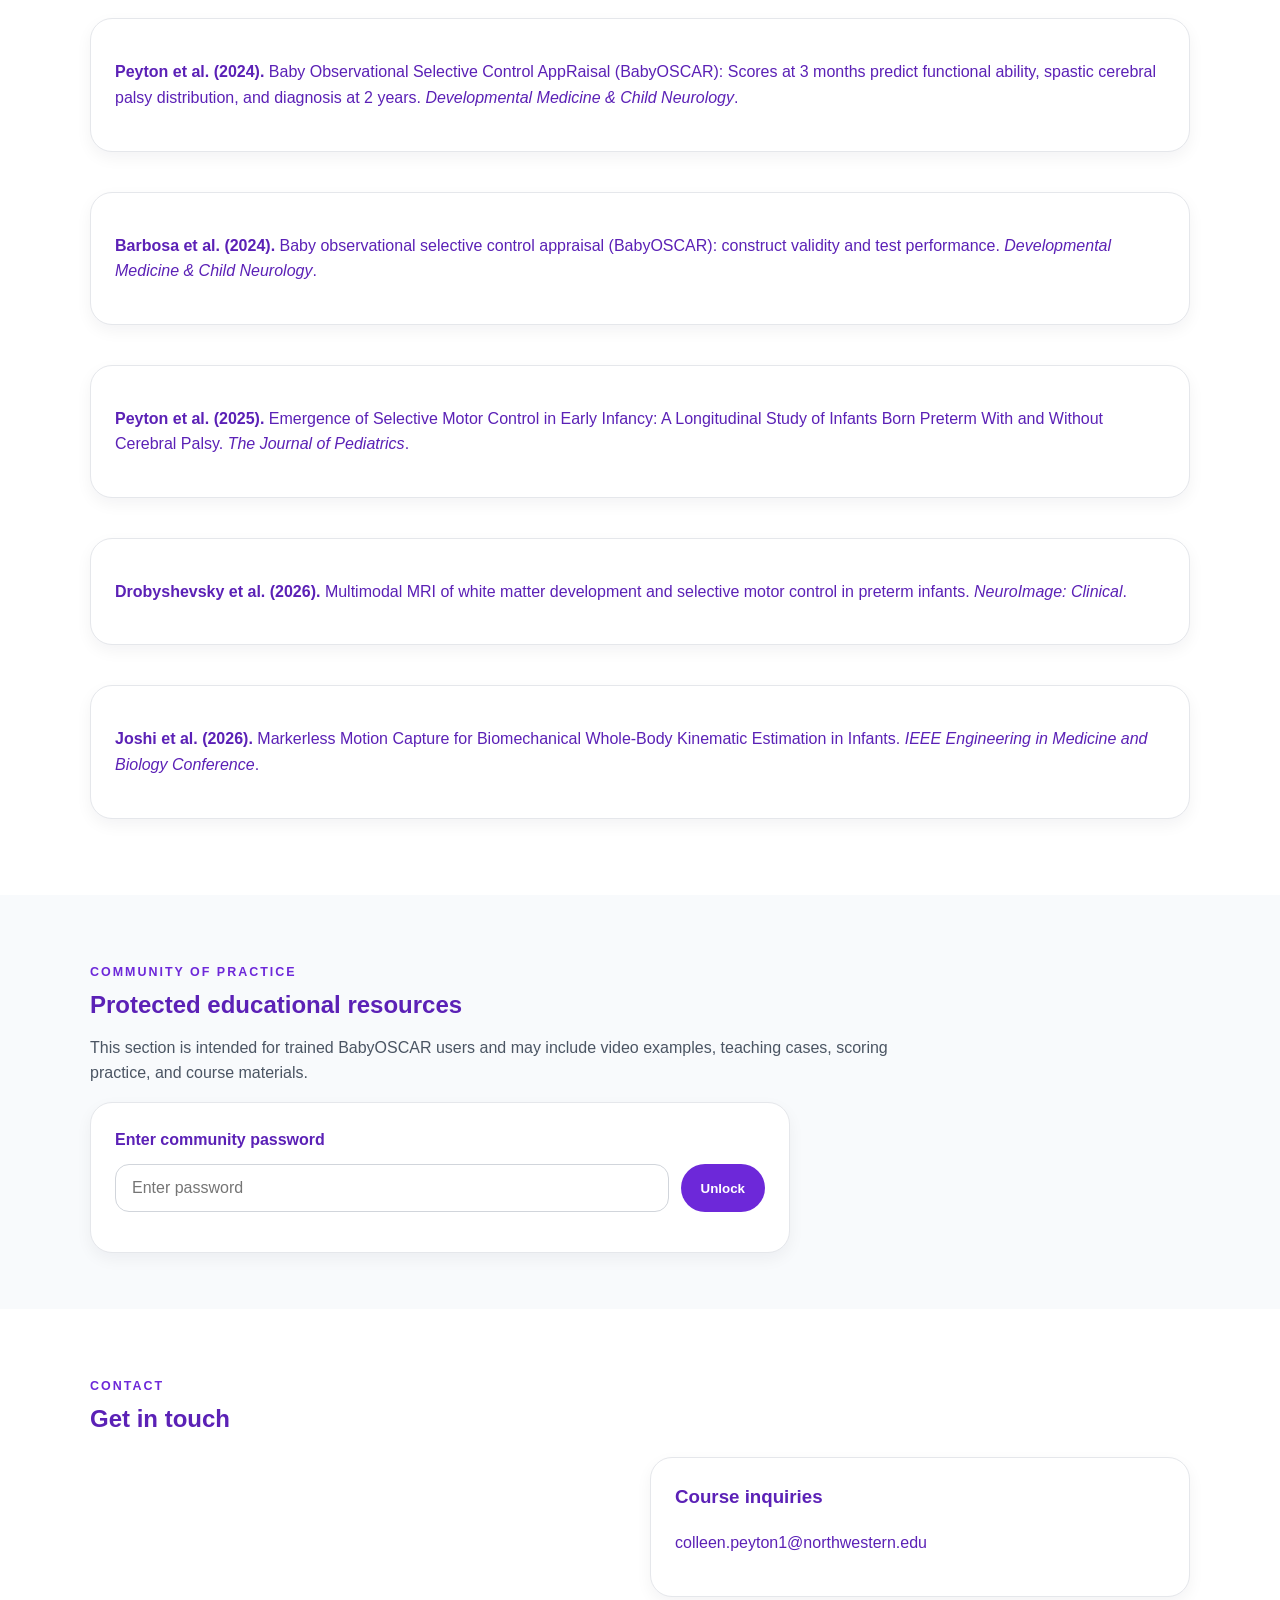
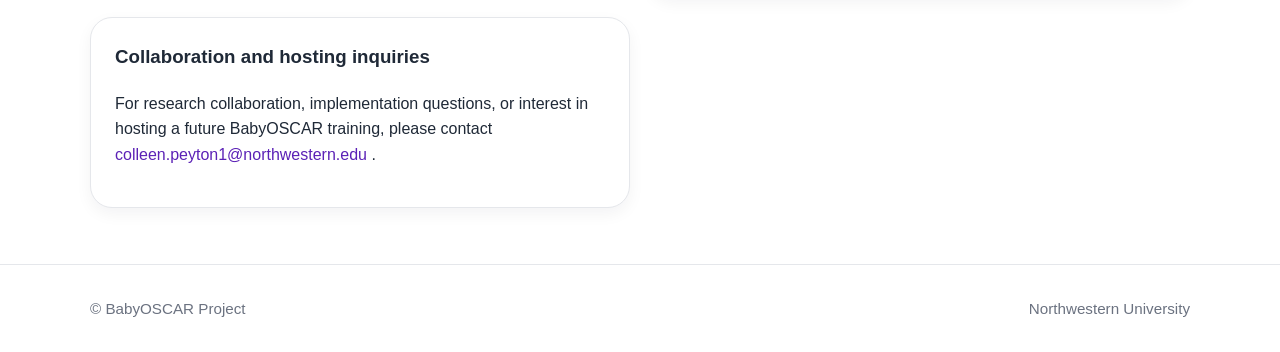
==== commit 9fcdf621: "Sort BabyOSCAR upcoming courses chronologically in both sections" ====
--- a/index.html
+++ b/index.html
@@ -50,6 +50,36 @@
           <p class="card-label">Upcoming courses</p>
 
           <div>
+            <h3>Brisbane, Australia</h3>
+            <p class="course-date">February 28–March 2, 2027</p>
+            <p>University of Queensland</p>
+            <p><span class="status">Open</span> In-person course</p>
+            <a
+              class="button light"
+              href="https://qcprrc.centre.uq.edu.au/event/session/1706"
+              target="_blank"
+              rel="noopener noreferrer"
+            >
+              Registration
+            </a>
+          </div>
+
+          <hr />
+
+          <div>
+            <h3>Belo Horizonte, Brazil</h3>
+            <p class="course-date">April 2–4, 2027</p>
+            <p><span class="status">Save the date</span> In-person course</p>
+            <p>
+              Contact:
+              <a href="mailto:barbosamaziero@gmail.com">Vanessa Barbosa</a>
+            </p>
+              <p><a href="brazil-course-2027.jpeg" target="_blank" rel="noopener noreferrer">View Course Flyer (Português)</a></p>
+          </div>
+
+          <hr />
+
+          <div>
             <h3>Chicago, Illinois</h3>
             <p class="course-date">April 18–20, 2027</p>
             <p>Northwestern University</p>
@@ -63,36 +93,6 @@
               Registration
             </a>
           </div>
-
-          <hr />
-
-          <div>
-            <h3>Brisbane, Australia</h3>
-            <p class="course-date">February 28–March 2, 2027</p>
-            <p>University of Queensland</p>
-            <p><span class="status">Open</span> In-person course</p>
-            <a
-              class="button light"
-              href="https://qcprrc.centre.uq.edu.au/event/session/1706"
-              target="_blank"
-              rel="noopener noreferrer"
-            >
-              Registration
-            </a>
-          </div>
-
-          <hr />
-
-          <div>
-            <h3>Belo Horizonte, Brazil</h3>
-            <p class="course-date">April 2–4, 2027</p>
-            <p><span class="status">Save the date</span> In-person course</p>
-            <p>
-              Contact:
-              <a href="mailto:barbosamaziero@gmail.com">Vanessa Barbosa</a>
-            </p>
-              <p><a href="brazil-course-2027.jpeg" target="_blank" rel="noopener noreferrer">View Course Flyer (Português)</a></p>
-          </div>
         </aside>
       </div>
     </section>
@@ -140,6 +140,41 @@
         </p>
 
         <div class="cards one-col">
+          <div class="card course-listing">
+            <div>
+              <h3>Brisbane, Australia</h3>
+              <p><strong>Dates:</strong> February 28–March 2, 2027</p>
+              <p><strong>Location:</strong> Queensland Cerebral Palsy and Rehabilitation Research Centre, University of Queensland</p>
+              <p><strong>Status:</strong> Open</p>
+              <p><strong>Format:</strong> In-person course</p>
+            </div>
+            <div>
+              <a
+                class="button primary"
+                href="https://qcprrc.centre.uq.edu.au/event/session/1706"
+                target="_blank"
+                rel="noopener noreferrer"
+              >
+                Register
+              </a>
+            </div>
+          </div>
+
+          <div class="card course-listing">
+            <div>
+              <h3>Belo Horizonte, Brazil</h3>
+              <p><strong>Dates:</strong> April 2–4, 2027</p>
+              <p><strong>Location:</strong> Belo Horizonte, Brazil</p>
+              <p><strong>Status:</strong> Save the date</p>
+              <p><strong>Format:</strong> In-person course</p>
+              <p>
+                <strong>Contact:</strong>
+                <a href="mailto:barbosamaziero@gmail.com">Vanessa Barbosa</a>
+              </p>
+              <p><a href="brazil-course-2027.jpeg" target="_blank" rel="noopener noreferrer">View Course Flyer (Português)</a></p>
+            </div>
+          </div>
+
           <div class="card course-listing">
             <div>
               <h3>Chicago, Illinois</h3>
@@ -159,41 +194,6 @@
               </a>
             </div>
           </div>
-
-          <div class="card course-listing">
-            <div>
-              <h3>Brisbane, Australia</h3>
-              <p><strong>Dates:</strong> February 28–March 2, 2027</p>
-              <p><strong>Location:</strong> Queensland Cerebral Palsy and Rehabilitation Research Centre, University of Queensland</p>
-              <p><strong>Status:</strong> Open</p>
-              <p><strong>Format:</strong> In-person course</p>
-            </div>
-            <div>
-              <a
-                class="button primary"
-                href="https://qcprrc.centre.uq.edu.au/event/session/1706"
-                target="_blank"
-                rel="noopener noreferrer"
-              >
-                Register
-              </a>
-            </div>
-          </div>
-
-          <div class="card course-listing">
-            <div>
-              <h3>Belo Horizonte, Brazil</h3>
-              <p><strong>Dates:</strong> April 2–4, 2027</p>
-              <p><strong>Location:</strong> Belo Horizonte, Brazil</p>
-              <p><strong>Status:</strong> Save the date</p>
-              <p><strong>Format:</strong> In-person course</p>
-              <p>
-                <strong>Contact:</strong>
-                <a href="mailto:barbosamaziero@gmail.com">Vanessa Barbosa</a>
-              </p>
-              <p><a href="brazil-course-2027.jpeg" target="_blank" rel="noopener noreferrer">View Course Flyer (Português)</a></p>
-            </div>
-          </div>
         </div>
 
         <div class="cards two-col top-space">
